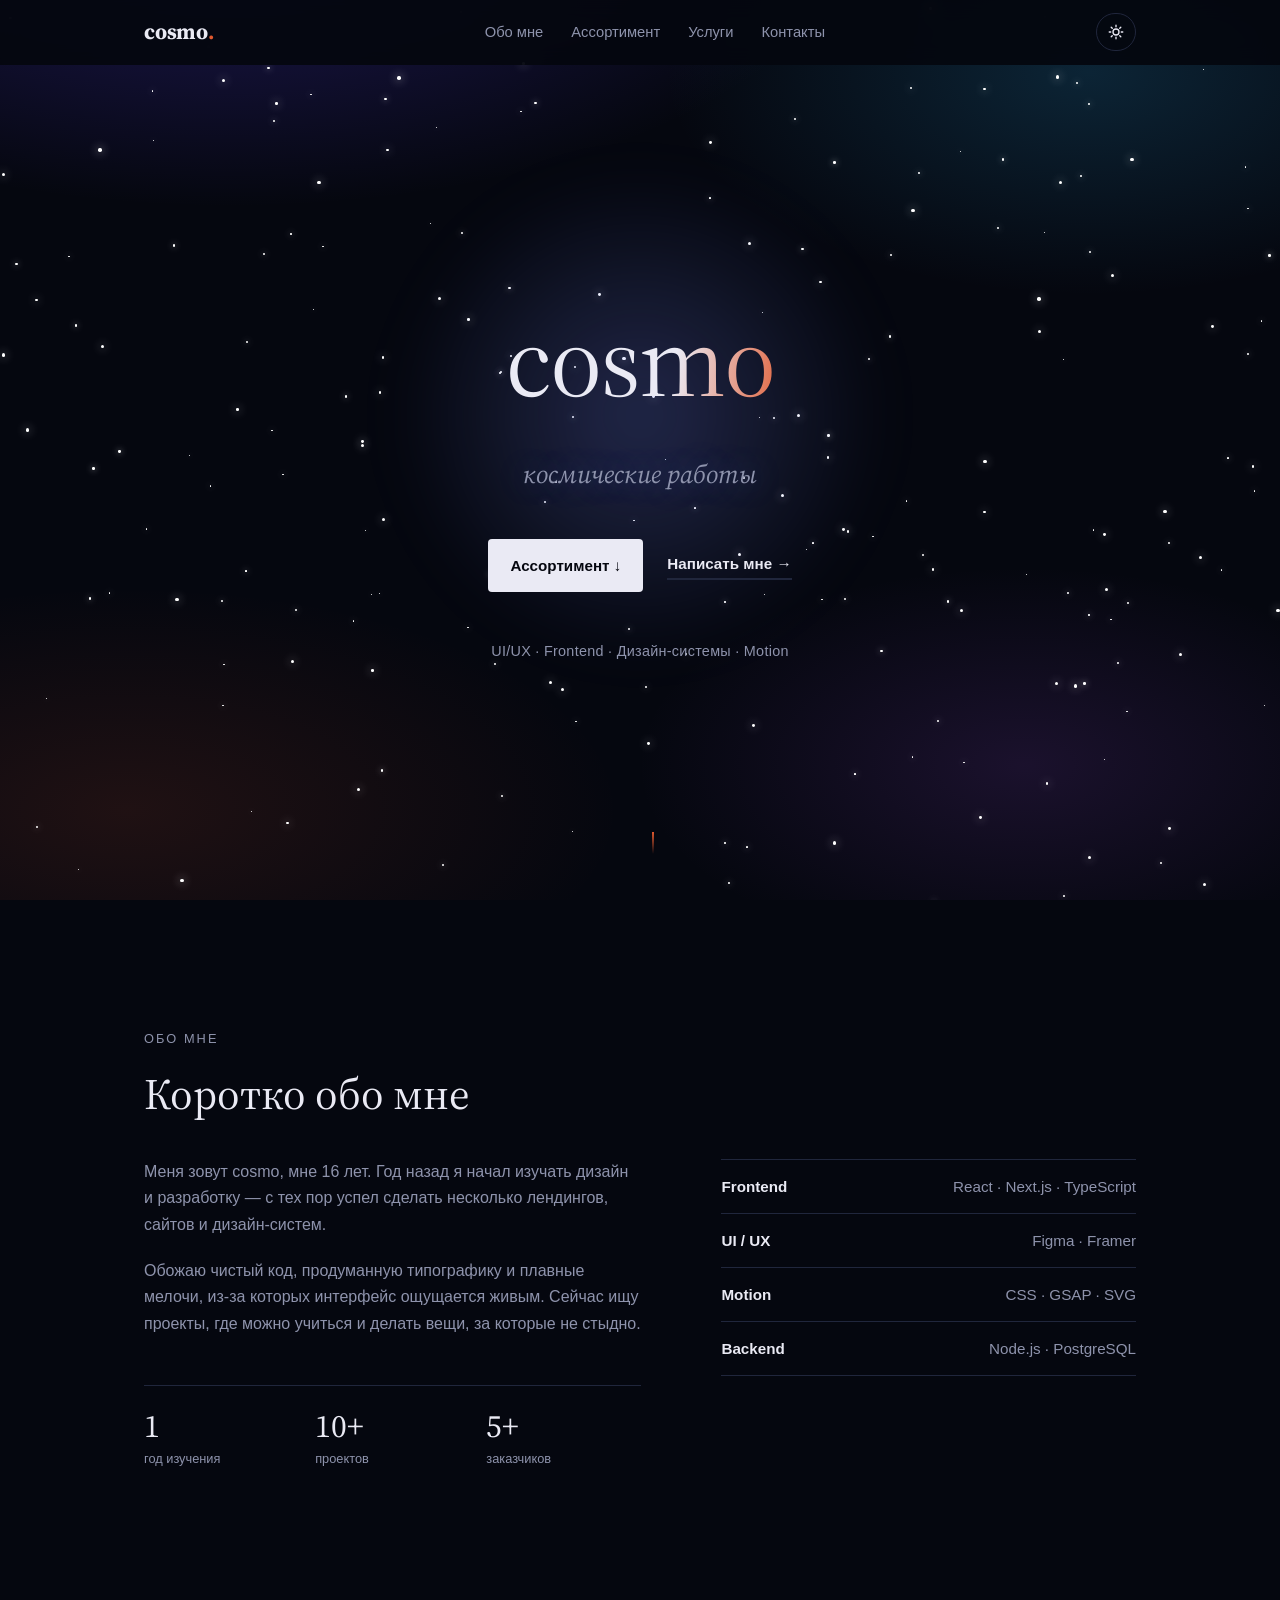
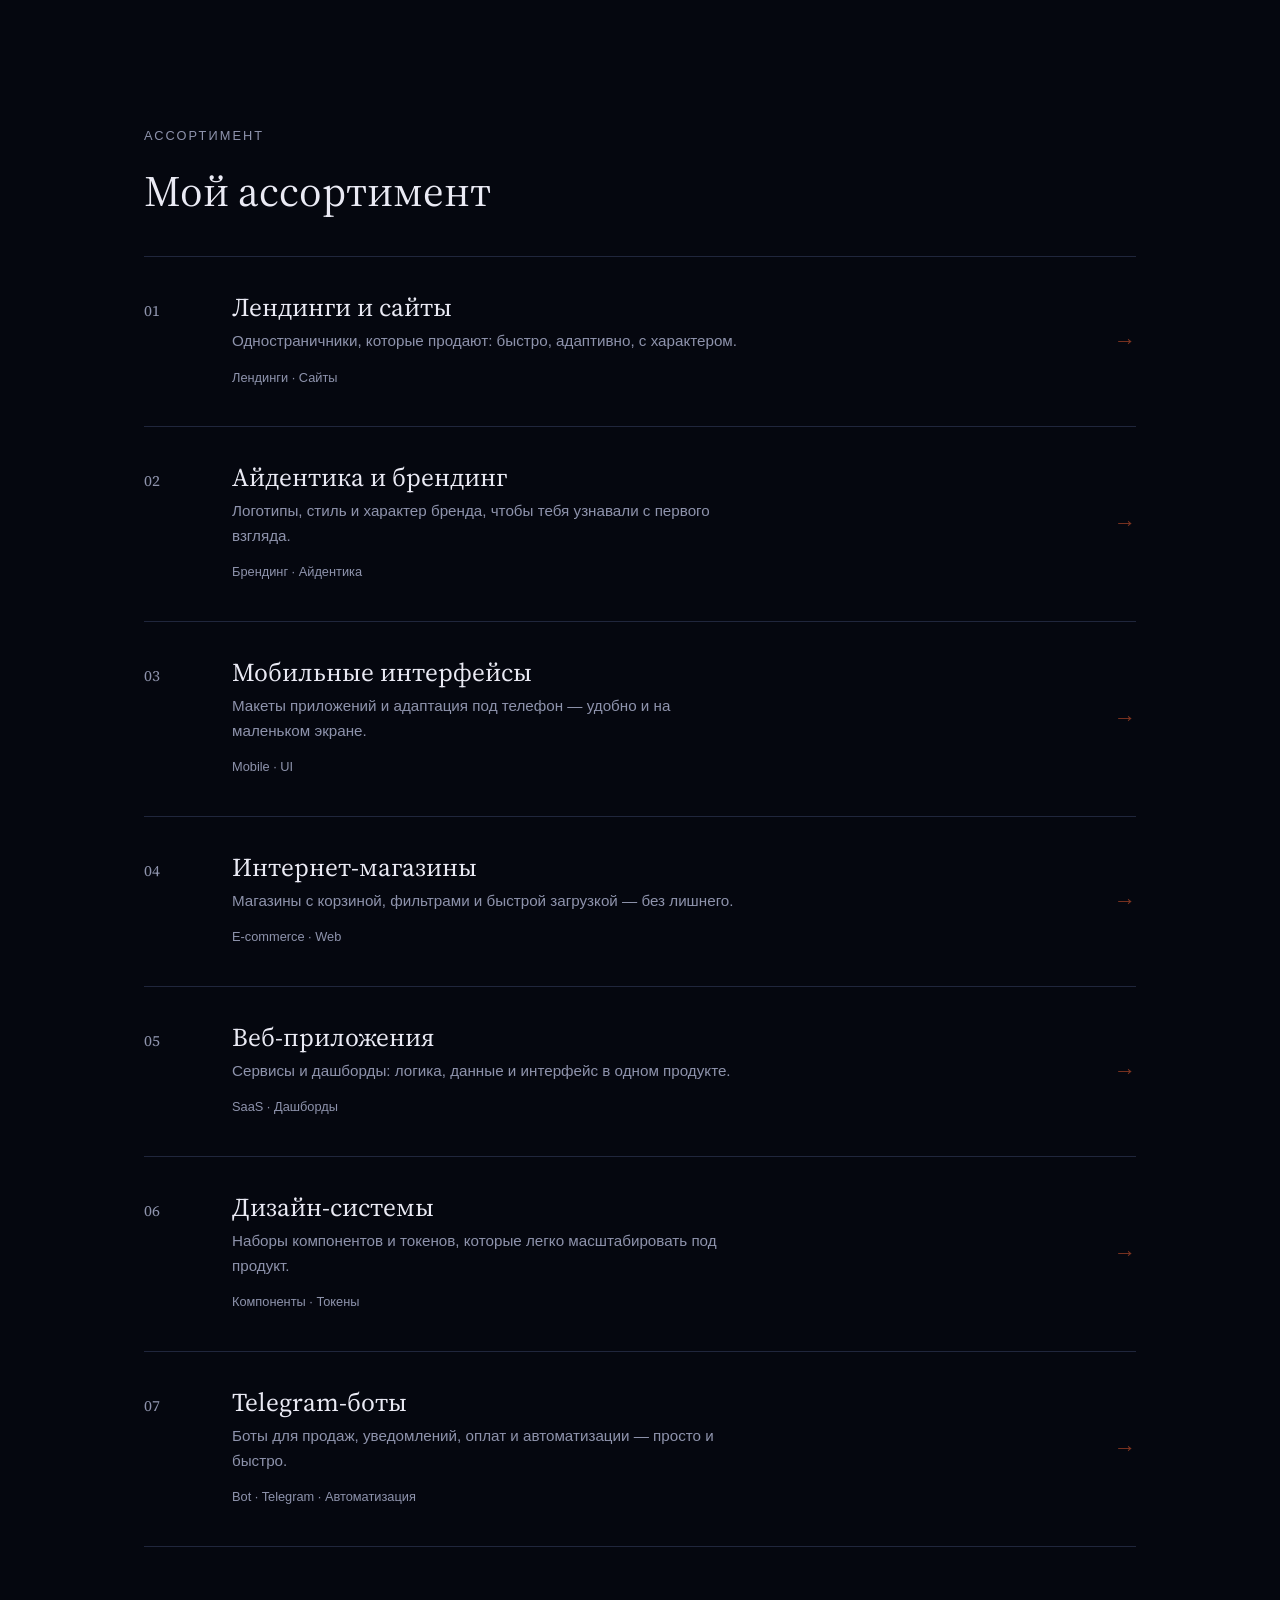
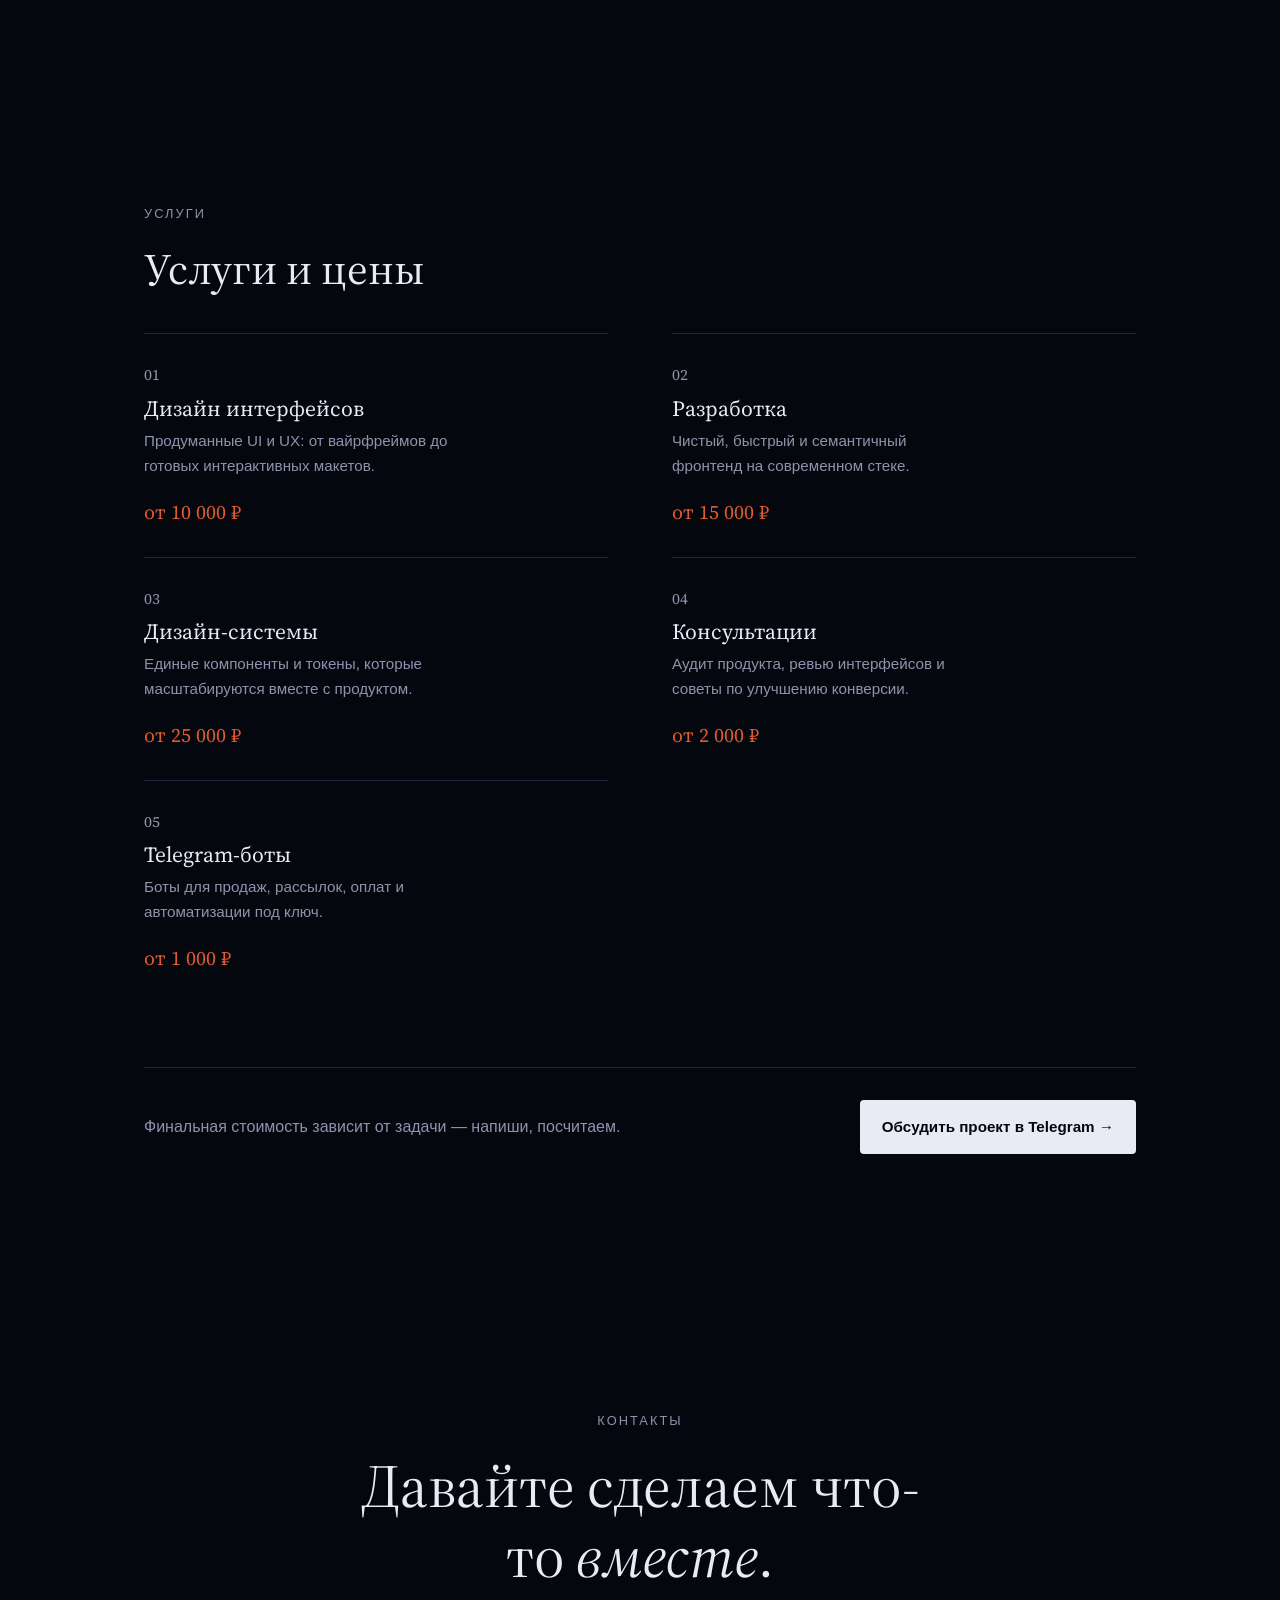
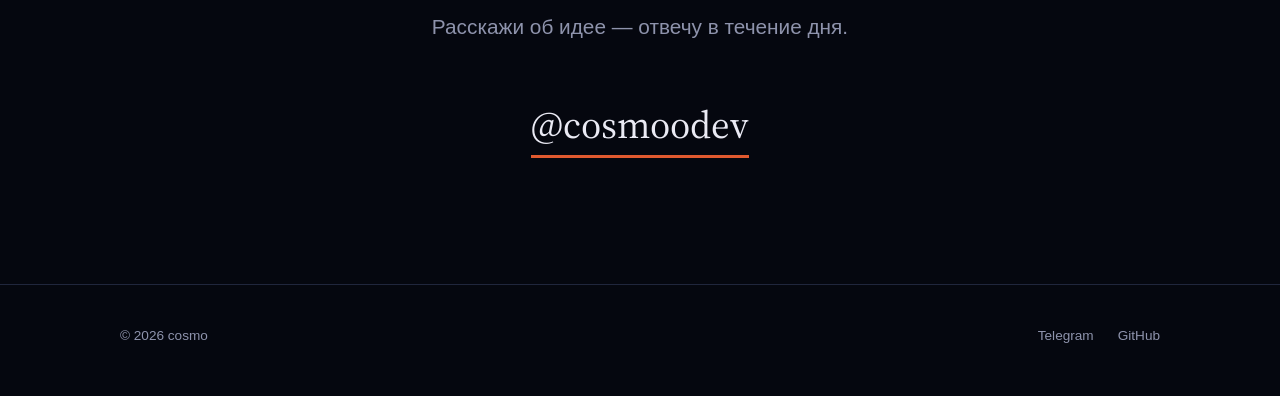
==== index.html @ 6f3c67d2 "Космический дизайн: тёмный космос + светлая небесная тема, hero по центру cosmo/космические работы, " ====
<!DOCTYPE html>
<html lang="ru">
<head>
  <meta charset="UTF-8" />
  <meta name="viewport" content="width=device-width, initial-scale=1.0" />
  <meta name="description" content="cosmo — дизайн и разработка сайтов и интерфейсов." />
  <meta name="theme-color" content="#05070F" />
  <title>cosmo — дизайн и разработка</title>

  <link rel="preconnect" href="https://fonts.googleapis.com" />
  <link rel="preconnect" href="https://fonts.gstatic.com" crossorigin />
  <link href="https://fonts.googleapis.com/css2?family=Source+Serif+4:ital,wght@0,400;0,600;0,700;1,400&display=swap" rel="stylesheet" />

  <script>
    (function () {
      var t = localStorage.getItem("theme");
      document.documentElement.dataset.theme = t === "light" ? "light" : "dark";
    })();
  </script>

  <link rel="stylesheet" href="styles.css?v=4" />
</head>

<body>

  <div id="space-bg" aria-hidden="true">
    <span class="shooting-star" style="top: 16%; left: 72%"></span>
    <span class="shooting-star" style="top: 48%; left: 6%"></span>
    <span class="shooting-star" style="top: 72%; left: 60%"></span>
  </div>

  <header id="site-header">
    <div class="container nav">
      <a href="#hero" class="logo">cosmo<span>.</span></a>

      <nav class="nav-links" aria-label="Главная навигация">
        <a href="#about">Обо мне</a>
        <a href="#work">Ассортимент</a>
        <a href="#services">Услуги</a>
        <a href="#contact">Контакты</a>
      </nav>

      <div class="nav-actions">
        <button id="theme-toggle" type="button" aria-label="Переключить тему">
          <svg class="icon-sun" xmlns="http://www.w3.org/2000/svg" fill="none" viewBox="0 0 24 24" stroke="currentColor" stroke-width="1.8"><path stroke-linecap="round" stroke-linejoin="round" d="M12 3v2m0 14v2M3 12h2m14 0h2M5.6 5.6l1.4 1.4m10 10l1.4 1.4M5.6 18.4L7 17m10-10l1.4-1.4M12 8a4 4 0 100 8 4 4 0 000-8z" /></svg>
          <svg class="icon-moon" xmlns="http://www.w3.org/2000/svg" fill="none" viewBox="0 0 24 24" stroke="currentColor" stroke-width="1.8"><path stroke-linecap="round" stroke-linejoin="round" d="M21 12.79A9 9 0 1111.21 3 7 7 0 0021 12.79z" /></svg>
        </button>
        <button id="menu-btn" type="button" aria-label="Открыть меню" aria-expanded="false">Меню</button>
      </div>
    </div>

    <nav id="mobile-menu" class="container" aria-label="Мобильная навигация">
      <a href="#about">Обо мне</a>
      <a href="#work">Ассортимент</a>
      <a href="#services">Услуги</a>
      <a href="#contact">Контакты</a>
    </nav>
  </header>

  <main>

    <!-- ===== Приветствие ===== -->
    <section id="hero">
      <div class="hero-glow" aria-hidden="true"></div>
      <div class="container">
        <h1 class="reveal hero-title">cosmo</h1>

        <p class="reveal hero-tagline">космические работы</p>

        <div class="hero-actions reveal">
          <a href="#work" class="btn">Ассортимент&nbsp;↓</a>
          <a href="#contact" class="link">Написать мне&nbsp;→</a>
        </div>

        <p class="reveal hero-meta">UI/UX&nbsp;· Frontend&nbsp;· Дизайн-системы&nbsp;· Motion</p>
      </div>

      <a href="#work" class="scroll-hint reveal" aria-label="Прокрутить вниз">
        <span class="scroll-line"></span>
      </a>
    </section>

    <!-- ===== Обо мне ===== -->
    <section id="about">
      <div class="container">
        <p class="eyebrow reveal">Обо мне</p>
        <h2 class="reveal">Коротко обо мне</h2>

        <div class="about-grid">
          <div class="about-text reveal">
            <p>
              Меня зовут cosmo, мне 16 лет. Год назад я начал изучать дизайн
              и разработку — с тех пор успел сделать несколько лендингов,
              сайтов и дизайн-систем.
            </p>
            <p>
              Обожаю чистый код, продуманную типографику и плавные мелочи,
              из-за которых интерфейс ощущается живым. Сейчас ищу проекты,
              где можно учиться и делать вещи, за которые не стыдно.
            </p>

            <ul class="stats">
              <li><strong>1</strong><span>год изучения</span></li>
              <li><strong>10+</strong><span>проектов</span></li>
              <li><strong>5+</strong><span>заказчиков</span></li>
            </ul>
          </div>

          <div class="reveal">
            <ul class="stack">
              <li><span class="k">Frontend</span><span class="v">React · Next.js · TypeScript</span></li>
              <li><span class="k">UI / UX</span><span class="v">Figma · Framer</span></li>
              <li><span class="k">Motion</span><span class="v">CSS · GSAP · SVG</span></li>
              <li><span class="k">Backend</span><span class="v">Node.js · PostgreSQL</span></li>
            </ul>
          </div>
        </div>
      </div>
    </section>

    <!-- ===== Ассортимент ===== -->
    <section id="work">
      <div class="container">
        <p class="eyebrow reveal">Ассортимент</p>
        <h2 class="reveal">Мой ассортимент</h2>

        <ol class="work-list">
          <li class="work-item reveal">
            <span class="num">01</span>
            <div>
              <h3>Лендинги и сайты</h3>
              <p>Одностраничники, которые продают: быстро, адаптивно, с характером.</p>
              <span class="tags">Лендинги · Сайты</span>
            </div>
            <a href="#services" class="arrow" aria-label="Узнать цену">→</a>
          </li>
          <li class="work-item reveal">
            <span class="num">02</span>
            <div>
              <h3>Айдентика и брендинг</h3>
              <p>Логотипы, стиль и характер бренда, чтобы тебя узнавали с первого взгляда.</p>
              <span class="tags">Брендинг · Айдентика</span>
            </div>
            <a href="#services" class="arrow" aria-label="Узнать цену">→</a>
          </li>
          <li class="work-item reveal">
            <span class="num">03</span>
            <div>
              <h3>Мобильные интерфейсы</h3>
              <p>Макеты приложений и адаптация под телефон — удобно и на маленьком экране.</p>
              <span class="tags">Mobile · UI</span>
            </div>
            <a href="#services" class="arrow" aria-label="Узнать цену">→</a>
          </li>
          <li class="work-item reveal">
            <span class="num">04</span>
            <div>
              <h3>Интернет-магазины</h3>
              <p>Магазины с корзиной, фильтрами и быстрой загрузкой — без лишнего.</p>
              <span class="tags">E-commerce · Web</span>
            </div>
            <a href="#services" class="arrow" aria-label="Узнать цену">→</a>
          </li>
          <li class="work-item reveal">
            <span class="num">05</span>
            <div>
              <h3>Веб-приложения</h3>
              <p>Сервисы и дашборды: логика, данные и интерфейс в одном продукте.</p>
              <span class="tags">SaaS · Дашборды</span>
            </div>
            <a href="#services" class="arrow" aria-label="Узнать цену">→</a>
          </li>
          <li class="work-item reveal">
            <span class="num">06</span>
            <div>
              <h3>Дизайн-системы</h3>
              <p>Наборы компонентов и токенов, которые легко масштабировать под продукт.</p>
              <span class="tags">Компоненты · Токены</span>
            </div>
            <a href="#services" class="arrow" aria-label="Узнать цену">→</a>
          </li>
          <li class="work-item reveal">
            <span class="num">07</span>
            <div>
              <h3>Telegram-боты</h3>
              <p>Боты для продаж, уведомлений, оплат и автоматизации — просто и быстро.</p>
              <span class="tags">Bot · Telegram · Автоматизация</span>
            </div>
            <a href="#services" class="arrow" aria-label="Узнать цену">→</a>
          </li>
        </ol>
      </div>
    </section>

    <!-- ===== Услуги ===== -->
    <section id="services">
      <div class="container">
        <p class="eyebrow reveal">Услуги</p>
        <h2 class="reveal">Услуги и цены</h2>

        <div class="services-grid">
          <div class="service reveal">
            <span class="num">01</span>
            <h3>Дизайн интерфейсов</h3>
            <p>Продуманные UI и UX: от вайрфреймов до готовых интерактивных макетов.</p>
            <span class="price">от 10 000 ₽</span>
          </div>
          <div class="service reveal">
            <span class="num">02</span>
            <h3>Разработка</h3>
            <p>Чистый, быстрый и семантичный фронтенд на современном стеке.</p>
            <span class="price">от 15 000 ₽</span>
          </div>
          <div class="service reveal">
            <span class="num">03</span>
            <h3>Дизайн-системы</h3>
            <p>Единые компоненты и токены, которые масштабируются вместе с продуктом.</p>
            <span class="price">от 25 000 ₽</span>
          </div>
          <div class="service reveal">
            <span class="num">04</span>
            <h3>Консультации</h3>
            <p>Аудит продукта, ревью интерфейсов и советы по улучшению конверсии.</p>
            <span class="price">от 2 000 ₽</span>
          </div>
          <div class="service reveal">
            <span class="num">05</span>
            <h3>Telegram-боты</h3>
            <p>Боты для продаж, рассылок, оплат и автоматизации под ключ.</p>
            <span class="price">от 1 000 ₽</span>
          </div>
        </div>

        <div class="cta reveal">
          <p class="cta-text">Финальная стоимость зависит от задачи — напиши, посчитаем.</p>
          <a href="https://t.me/cosmoodev" class="btn" target="_blank" rel="noopener">Обсудить проект в Telegram&nbsp;→</a>
        </div>
      </div>
    </section>

    <!-- ===== Контакты ===== -->
    <section id="contact">
      <div class="container">
        <p class="eyebrow">Контакты</p>
        <h2 class="contact-h">Давайте сделаем что-то <em>вместе</em>.</h2>
        <p class="lead">Расскажи об идее — отвечу в течение дня.</p>
        <a href="https://t.me/cosmoodev" class="telegram-link" target="_blank" rel="noopener">@cosmoodev</a>
      </div>
    </section>

  </main>

  <footer>
    <div class="container foot">
      <span>© 2026 cosmo</span>
      <nav aria-label="Социальные сети">
        <a href="https://t.me/cosmoodev" target="_blank" rel="noopener">Telegram</a>
        <a href="https://github.com/cosmoodev" target="_blank" rel="noopener">GitHub</a>
      </nav>
    </div>
  </footer>

  <script src="script.js?v=4"></script>
</body>
</html>
---- styles.css ----
/* ===== Основы ===== */
:root,
:root[data-theme="dark"] {
  color-scheme: dark;
  --bg: #05070F;
  --ink: #EAEAF4;
  --muted: #8E93AC;
  --line: #20263C;
  --accent: #E0592F;
  --header-bg: rgba(5, 7, 15, 0.92);
}

:root[data-theme="light"] {
  color-scheme: light;
  --bg: #F3F1FB;
  --ink: #211E36;
  --muted: #6B6888;
  --line: #E1DDF2;
  --accent: #C8451F;
  --header-bg: rgba(243, 241, 251, 0.92);
}

/* ===== Космический фон ===== */
#space-bg {
  position: fixed;
  inset: 0;
  z-index: -1;
  pointer-events: none;
  background:
    radial-gradient(ellipse 90% 60% at 18% -10%, rgba(91, 66, 255, 0.3), transparent 55%),
    radial-gradient(ellipse 60% 45% at 85% 8%, rgba(36, 140, 190, 0.22), transparent 55%),
    radial-gradient(ellipse 55% 40% at 80% 85%, rgba(140, 70, 200, 0.16), transparent 55%),
    radial-gradient(ellipse 70% 45% at 10% 90%, rgba(224, 89, 47, 0.12), transparent 55%),
    var(--bg);
}

#space-bg .stars {
  position: absolute;
  inset: 0;
  overflow: hidden;
}

#space-bg .star {
  position: absolute;
  border-radius: 50%;
  background: #fff;
  box-shadow: 0 0 6px rgba(255, 255, 255, 0.8);
  animation: twinkle var(--dur, 4s) ease-in-out infinite;
}

@keyframes twinkle {
  0%, 100% { opacity: 0.15; }
  50% { opacity: 0.9; }
}

.shooting-star {
  position: absolute;
  width: 150px;
  height: 2px;
  border-radius: 999px;
  background: linear-gradient(90deg, rgba(255, 255, 255, 0), rgba(255, 255, 255, 0.9));
  opacity: 0;
  transform: rotate(215deg);
  animation: shoot 9s linear infinite;
}
.shooting-star:nth-of-type(2) { animation-delay: 3s; }
.shooting-star:nth-of-type(3) { animation-delay: 6s; }

@keyframes shoot {
  0% { transform: rotate(215deg) translateX(0); opacity: 0; }
  5% { opacity: 1; }
  13% { transform: rotate(215deg) translateX(-480px); opacity: 0; }
  100% { transform: rotate(215deg) translateX(-480px); opacity: 0; }
}

:root[data-theme="light"] #space-bg {
  background:
    radial-gradient(ellipse 80% 55% at 20% -10%, rgba(173, 145, 255, 0.35), transparent 60%),
    radial-gradient(ellipse 60% 45% at 85% 10%, rgba(150, 200, 255, 0.3), transparent 60%),
    radial-gradient(ellipse 60% 45% at 70% 95%, rgba(255, 190, 220, 0.25), transparent 60%),
    var(--bg);
}
:root[data-theme="light"] #space-bg .star {
  background: rgba(40, 38, 80, 0.4);
  box-shadow: none;
}
:root[data-theme="light"] .shooting-star {
  background: linear-gradient(90deg, rgba(60, 55, 120, 0), rgba(60, 55, 120, 0.5));
}

* {
  box-sizing: border-box;
}

html {
  scroll-behavior: smooth;
}

body {
  margin: 0;
  background: var(--bg);
  color: var(--ink);
  font-family: -apple-system, BlinkMacSystemFont, "Segoe UI", Roboto, "Helvetica Neue", Arial, sans-serif;
  font-size: 16px;
  line-height: 1.65;
  -webkit-font-smoothing: antialiased;
}

h1, h2, h3 {
  font-family: "Source Serif 4", Georgia, serif;
  font-weight: 400;
  margin: 0;
  line-height: 1.15;
}

a {
  color: inherit;
}

::selection {
  background: var(--accent);
  color: #fff;
}

.container {
  width: 100%;
  max-width: 1040px;
  margin: 0 auto;
  padding: 0 24px;
}

/* ===== Шапка ===== */
#site-header {
  position: fixed;
  top: 0;
  left: 0;
  right: 0;
  z-index: 50;
  background: var(--header-bg);
  backdrop-filter: blur(10px);
  -webkit-backdrop-filter: blur(10px);
  border-bottom: 1px solid transparent;
  transition: border-color 0.3s ease, box-shadow 0.3s ease;
}
#site-header.scrolled {
  border-bottom-color: var(--line);
  box-shadow: 0 1px 0 rgba(0, 0, 0, 0.02);
}

.nav {
  display: flex;
  align-items: center;
  justify-content: space-between;
  height: 64px;
}

.logo {
  font-family: "Source Serif 4", Georgia, serif;
  font-size: 1.35rem;
  font-weight: 700;
  letter-spacing: -0.01em;
  text-decoration: none;
}
.logo span {
  color: var(--accent);
}

.nav-links {
  display: none;
  gap: 28px;
}
.nav-links a {
  color: var(--muted);
  text-decoration: none;
  font-size: 0.92rem;
  transition: color 0.2s ease;
}
.nav-links a:hover {
  color: var(--ink);
}
.nav-links a.active {
  color: var(--ink);
  text-decoration: underline;
  text-underline-offset: 6px;
  text-decoration-thickness: 2px;
  text-decoration-color: var(--accent);
}

#menu-btn {
  display: inline-flex;
  align-items: center;
  gap: 8px;
  padding: 8px 16px;
  background: none;
  border: 1px solid var(--line);
  border-radius: 999px;
  font: inherit;
  font-size: 0.85rem;
  cursor: pointer;
  color: var(--ink);
}
#menu-btn:hover {
  border-color: var(--ink);
}

#mobile-menu {
  display: none;
  flex-direction: column;
  gap: 2px;
  border-top: 1px solid var(--line);
  padding: 8px 0;
}
#mobile-menu.open {
  display: flex;
}
#mobile-menu a {
  padding: 12px 0;
  text-decoration: none;
  border-bottom: 1px dashed var(--line);
}
#mobile-menu a:last-child {
  border-bottom: none;
}

@media (min-width: 768px) {
  .nav-links {
    display: flex;
  }
.nav-actions {
  display: flex;
  align-items: center;
  gap: 10px;
}

#theme-toggle {
  display: inline-flex;
  align-items: center;
  justify-content: center;
  padding: 9px 10px;
  background: none;
  border: 1px solid var(--line);
  border-radius: 999px;
  cursor: pointer;
  color: var(--ink);
}
#theme-toggle:hover {
  border-color: var(--ink);
}
#theme-toggle svg {
  width: 18px;
  height: 18px;
}
#theme-toggle .icon-sun {
  display: none;
}
:root[data-theme="dark"] #theme-toggle .icon-moon {
  display: none;
}
:root[data-theme="dark"] #theme-toggle .icon-sun {
  display: block;
}

#menu-btn {
    display: none;
  }
  #mobile-menu {
    display: none !important;
  }
}

/* ===== Секции ===== */
main {
  padding-top: 64px;
}

section {
  padding: 96px 0;
  scroll-margin-top: 64px;
}

@media (min-width: 768px) {
  section {
    padding: 128px 0;
  }
}

.eyebrow {
  margin: 0 0 20px;
  font-size: 0.8rem;
  text-transform: uppercase;
  letter-spacing: 0.16em;
  color: var(--muted);
}

h2 {
  font-size: clamp(1.9rem, 4vw, 2.7rem);
  margin-bottom: 40px;
}

/* ===== Приветствие ===== */
#hero {
  min-height: calc(100vh - 64px);
  display: flex;
  align-items: center;
  justify-content: center;
  position: relative;
  text-align: center;
  padding: 80px 0;
}

#hero .container {
  position: relative;
  z-index: 1;
  display: flex;
  flex-direction: column;
  align-items: center;
}

.hero-glow {
  position: absolute;
  left: 50%;
  top: 42%;
  width: min(560px, 85vw);
  height: min(560px, 85vw);
  transform: translate(-50%, -50%);
  background: radial-gradient(circle, rgba(122, 140, 255, 0.25), transparent 62%);
  filter: blur(28px);
  pointer-events: none;
  animation: pulse 6s ease-in-out infinite;
}

@keyframes pulse {
  0%, 100% { transform: translate(-50%, -50%) scale(1); opacity: 0.55; }
  50% { transform: translate(-50%, -50%) scale(1.18); opacity: 1; }
}

.hero-title {
  font-size: clamp(3.4rem, 10vw, 6.5rem);
  letter-spacing: -0.02em;
  background: linear-gradient(100deg, var(--ink) 25%, var(--accent) 42%, #7aa2ff 55%, var(--ink) 72%);
  background-size: 260% auto;
  -webkit-background-clip: text;
  background-clip: text;
  color: transparent;
  animation: shine 6s linear infinite;
  padding-bottom: 0.12em;
}

@keyframes shine {
  to { background-position: 260% center; }
}

.hero-tagline {
  margin: 20px 0 0;
  font-family: "Source Serif 4", Georgia, serif;
  font-size: clamp(1.15rem, 2.6vw, 1.6rem);
  font-style: italic;
  color: var(--muted);
  text-shadow: 0 0 30px rgba(122, 162, 255, 0.35);
}

.lead {
  margin: 24px 0 0;
  color: var(--muted);
  font-size: clamp(1.05rem, 2vw, 1.3rem);
  max-width: 52ch;
}

.hero-actions {
  display: flex;
  flex-wrap: wrap;
  align-items: center;
  justify-content: center;
  gap: 24px;
  margin-top: 44px;
}

.hero-meta {
  margin: 48px 0 0;
  color: var(--muted);
  font-size: 0.9rem;
  letter-spacing: 0.02em;
}

.scroll-hint {
  position: absolute;
  left: 50%;
  bottom: 32px;
  transform: translateX(-50%);
  display: flex;
  justify-content: center;
  width: 26px;
  height: 44px;
  padding: 8px 0;
  opacity: 0.9;
  text-decoration: none;
}

.scroll-line {
  display: block;
  width: 2px;
  height: 22px;
  background: linear-gradient(var(--accent), transparent);
  animation: scroll 1.6s ease-in-out infinite;
}

@keyframes scroll {
  0% { transform: translateY(-6px); opacity: 0; }
  40% { opacity: 1; }
  100% { transform: translateY(10px); opacity: 0; }
}

/* ===== Кнопки и ссылки ===== */
.btn {
  display: inline-flex;
  align-items: center;
  gap: 8px;
  padding: 14px 22px;
  background: var(--ink);
  color: var(--bg);
  text-decoration: none;
  border-radius: 4px;
  font-size: 0.95rem;
  font-weight: 600;
  box-shadow: 0 0 0 rgba(224, 89, 47, 0);
  transition: background 0.25s ease, transform 0.25s ease, box-shadow 0.3s ease;
}
.btn:hover {
  background: var(--accent);
  transform: translateY(-2px) scale(1.03);
  box-shadow: 0 10px 34px rgba(224, 89, 47, 0.35);
}

.link {
  color: var(--ink);
  text-decoration: none;
  border-bottom: 2px solid var(--line);
  padding-bottom: 2px;
  font-weight: 600;
  font-size: 0.95rem;
  transition: border-color 0.2s ease, color 0.2s ease;
}
.link:hover {
  border-color: var(--accent);
  color: var(--accent);
}

/* ===== Обо мне ===== */
.about-grid {
  display: grid;
  gap: 56px;
}

@media (min-width: 900px) {
  .about-grid {
    grid-template-columns: 1.2fr 1fr;
    gap: 80px;
  }
}

.about-text p {
  margin: 0 0 20px;
  color: var(--muted);
  max-width: 60ch;
}

.stats {
  list-style: none;
  margin: 48px 0 0;
  padding: 0;
  display: grid;
  grid-template-columns: repeat(3, 1fr);
  gap: 16px;
  border-top: 1px solid var(--line);
  padding-top: 24px;
}
.stats strong {
  display: block;
  font-family: "Source Serif 4", Georgia, serif;
  font-weight: 400;
  font-size: 2rem;
  line-height: 1;
}
.stats span {
  display: block;
  margin-top: 6px;
  font-size: 0.8rem;
  color: var(--muted);
}

.stack {
  list-style: none;
  margin: 0;
  padding: 0;
}
.stack li {
  display: flex;
  justify-content: space-between;
  gap: 16px;
  padding: 14px 0;
  border-top: 1px solid var(--line);
  font-size: 0.95rem;
}
.stack li:last-child {
  border-bottom: 1px solid var(--line);
}
.stack .k {
  font-weight: 600;
}
.stack .v {
  color: var(--muted);
  text-align: right;
}

/* ===== Ассортимент ===== */
.work-list {
  list-style: none;
  margin: 0;
  padding: 0;
  border-bottom: 1px solid var(--line);
}

.work-item {
  display: grid;
  grid-template-columns: 48px 1fr auto;
  gap: 16px;
  align-items: baseline;
  padding: 28px 0;
  border-top: 1px solid var(--line);
}

.num {
  font-family: "Source Serif 4", Georgia, serif;
  color: var(--muted);
  font-size: 0.95rem;
}

.work-item h3 {
  font-size: 1.6rem;
  margin: 0 0 6px;
}
.work-item p {
  margin: 0 0 10px;
  color: var(--muted);
  font-size: 0.95rem;
  max-width: 60ch;
}
.tags {
  font-size: 0.8rem;
  color: var(--muted);
}

.arrow {
  align-self: center;
  color: var(--accent);
  text-decoration: none;
  font-size: 1.4rem;
  opacity: 0.55;
  transition: opacity 0.2s ease, transform 0.2s ease;
}
.work-item:hover .arrow {
  opacity: 1;
  transform: translateX(4px);
}

@media (min-width: 768px) {
  .work-item {
    grid-template-columns: 72px 1fr auto;
    padding: 36px 0;
  }
}

/* ===== Услуги ===== */
.services-grid {
  display: grid;
  grid-template-columns: 1fr;
}

@media (min-width: 768px) {
  .services-grid {
    grid-template-columns: 1fr 1fr;
    column-gap: 64px;
  }
}

.service {
  padding: 28px 0;
  border-top: 1px solid var(--line);
}
.service h3 {
  font-size: 1.35rem;
  margin: 8px 0 6px;
}
.service p {
  margin: 0 0 18px;
  color: var(--muted);
  font-size: 0.95rem;
  max-width: 36ch;
}
.price {
  font-family: "Source Serif 4", Georgia, serif;
  font-size: 1.25rem;
  color: var(--accent);
}

.cta {
  margin-top: 64px;
  padding-top: 32px;
  border-top: 1px solid var(--line);
  display: flex;
  flex-direction: column;
  align-items: flex-start;
  gap: 20px;
}
.cta-text {
  margin: 0;
  color: var(--muted);
}

@media (min-width: 768px) {
  .cta {
    flex-direction: row;
    align-items: center;
    justify-content: space-between;
  }
}

/* ===== Контакты ===== */
#contact {
  text-align: center;
  padding-bottom: 128px;
}

.contact-h {
  font-size: clamp(2.2rem, 6vw, 3.8rem);
  max-width: 20ch;
  margin: 0 auto;
}
.contact-h em {
  font-style: italic;
}

#contact .lead {
  margin: 20px auto 48px;
}

.telegram-link {
  font-family: "Source Serif 4", Georgia, serif;
  font-size: clamp(1.6rem, 4vw, 2.4rem);
  color: var(--ink);
  text-decoration: none;
  border-bottom: 3px solid var(--accent);
  padding-bottom: 4px;
  transition: color 0.2s ease;
}
.telegram-link:hover {
  color: var(--accent);
}

/* ===== Подвал ===== */
footer {
  border-top: 1px solid var(--line);
}

.foot {
  display: flex;
  flex-direction: column;
  align-items: center;
  gap: 16px;
  padding: 40px 0 48px;
  color: var(--muted);
  font-size: 0.85rem;
}
.foot nav {
  display: flex;
  gap: 24px;
}
.foot a {
  color: var(--muted);
  text-decoration: none;
  transition: color 0.2s ease;
}
.foot a:hover {
  color: var(--ink);
}

@media (min-width: 768px) {
  .foot {
    flex-direction: row;
    justify-content: space-between;
  }
}

/* ===== Появление при скролле ===== */
.reveal {
  opacity: 0;
  transform: translateY(14px);
  transition: opacity 0.5s ease, transform 0.5s ease;
}
.reveal.visible {
  opacity: 1;
  transform: none;
}

/* ===== Доступность ===== */
@media (prefers-reduced-motion: reduce) {
  html {
    scroll-behavior: auto;
  }
  .reveal {
    opacity: 1;
    transform: none;
    transition: none;
  }
  .hero-title {
    background: none;
    color: var(--ink);
    animation: none;
  }
  .hero-glow,
  .shooting-star,
  .scroll-line {
    animation: none;
  }
}
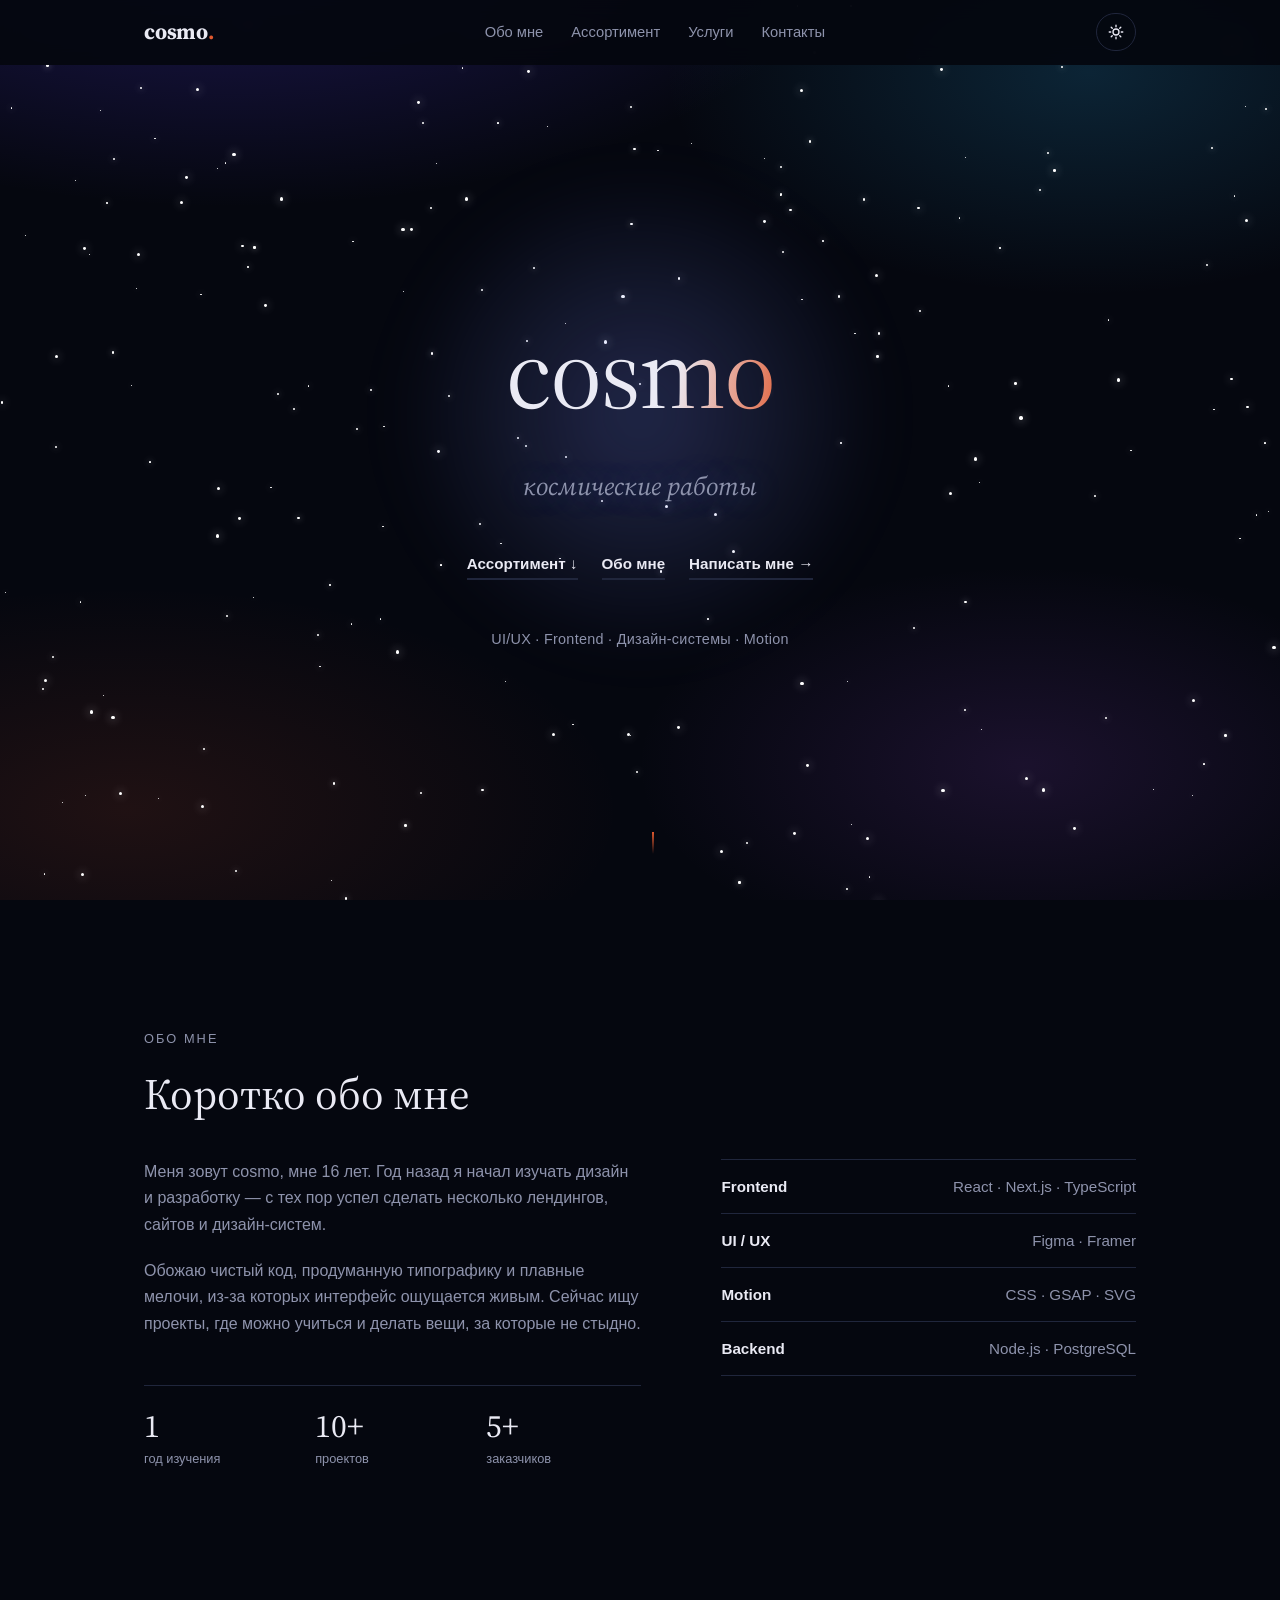
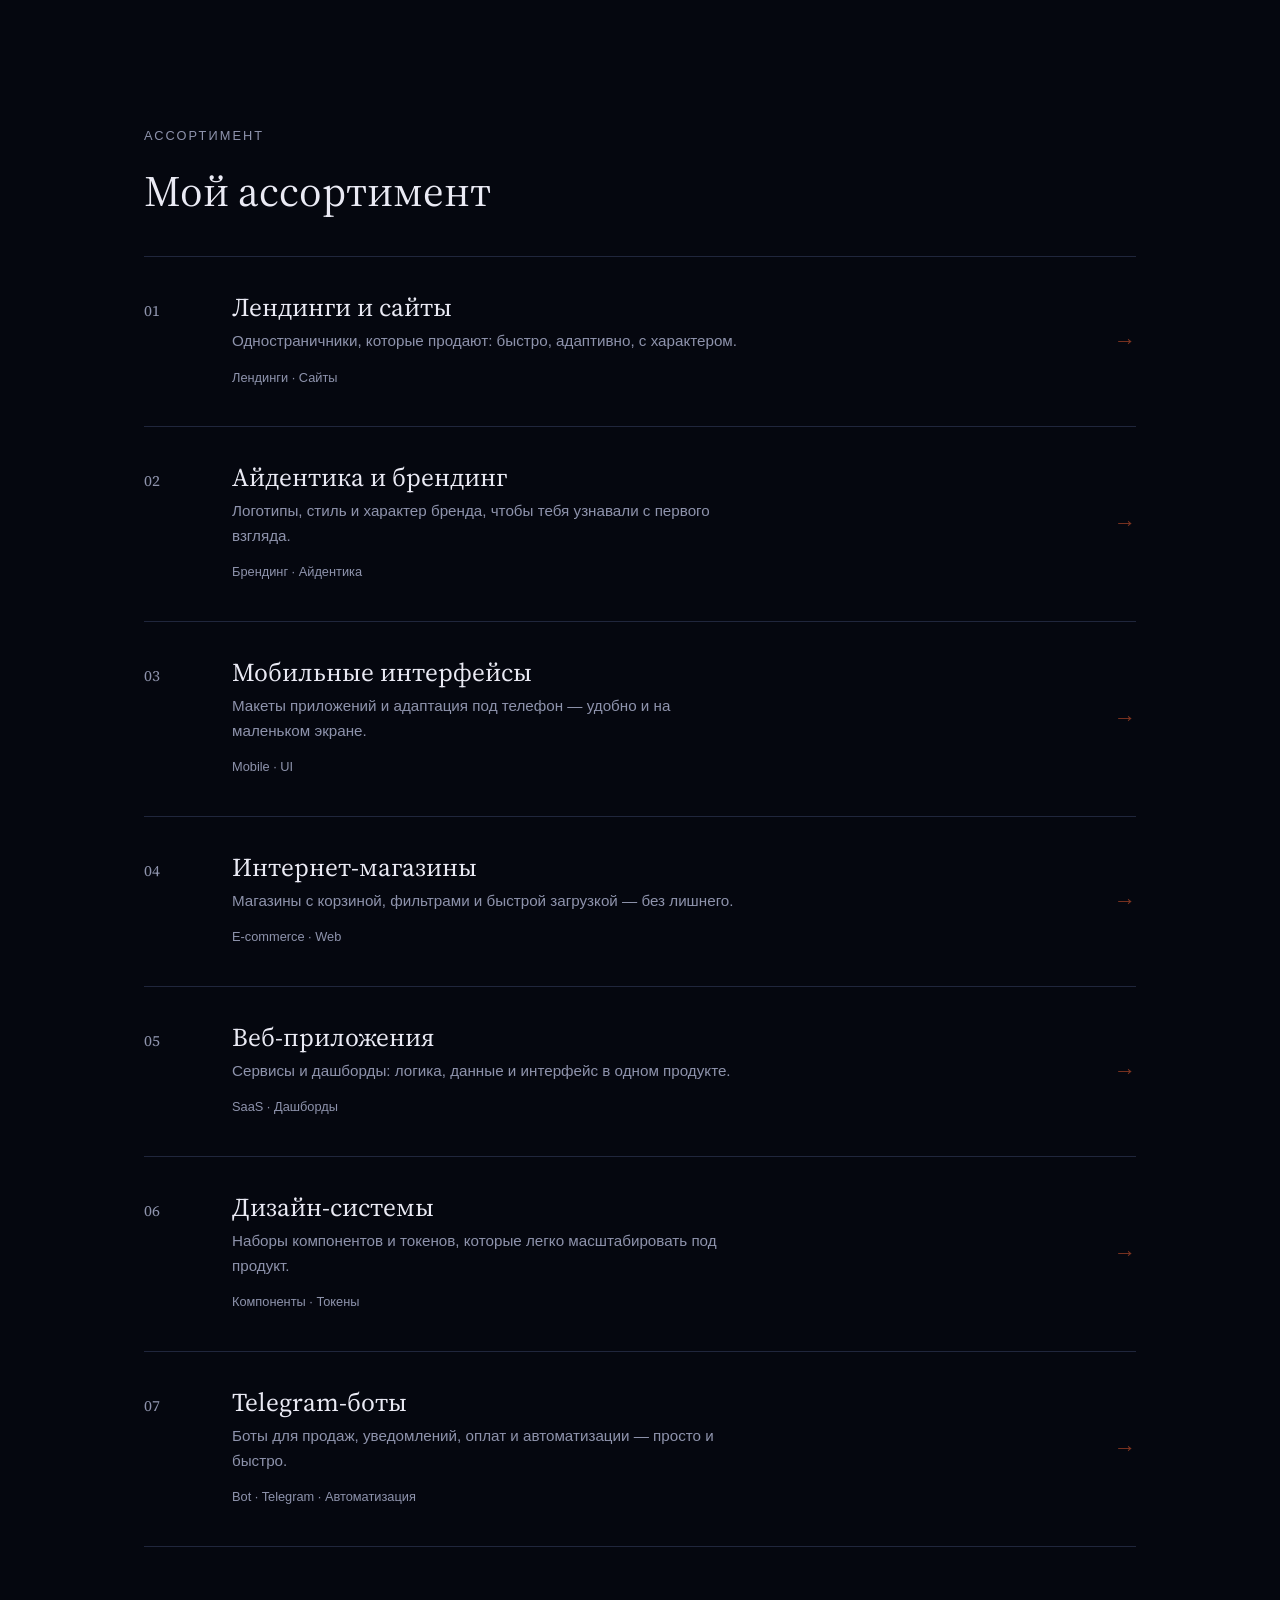
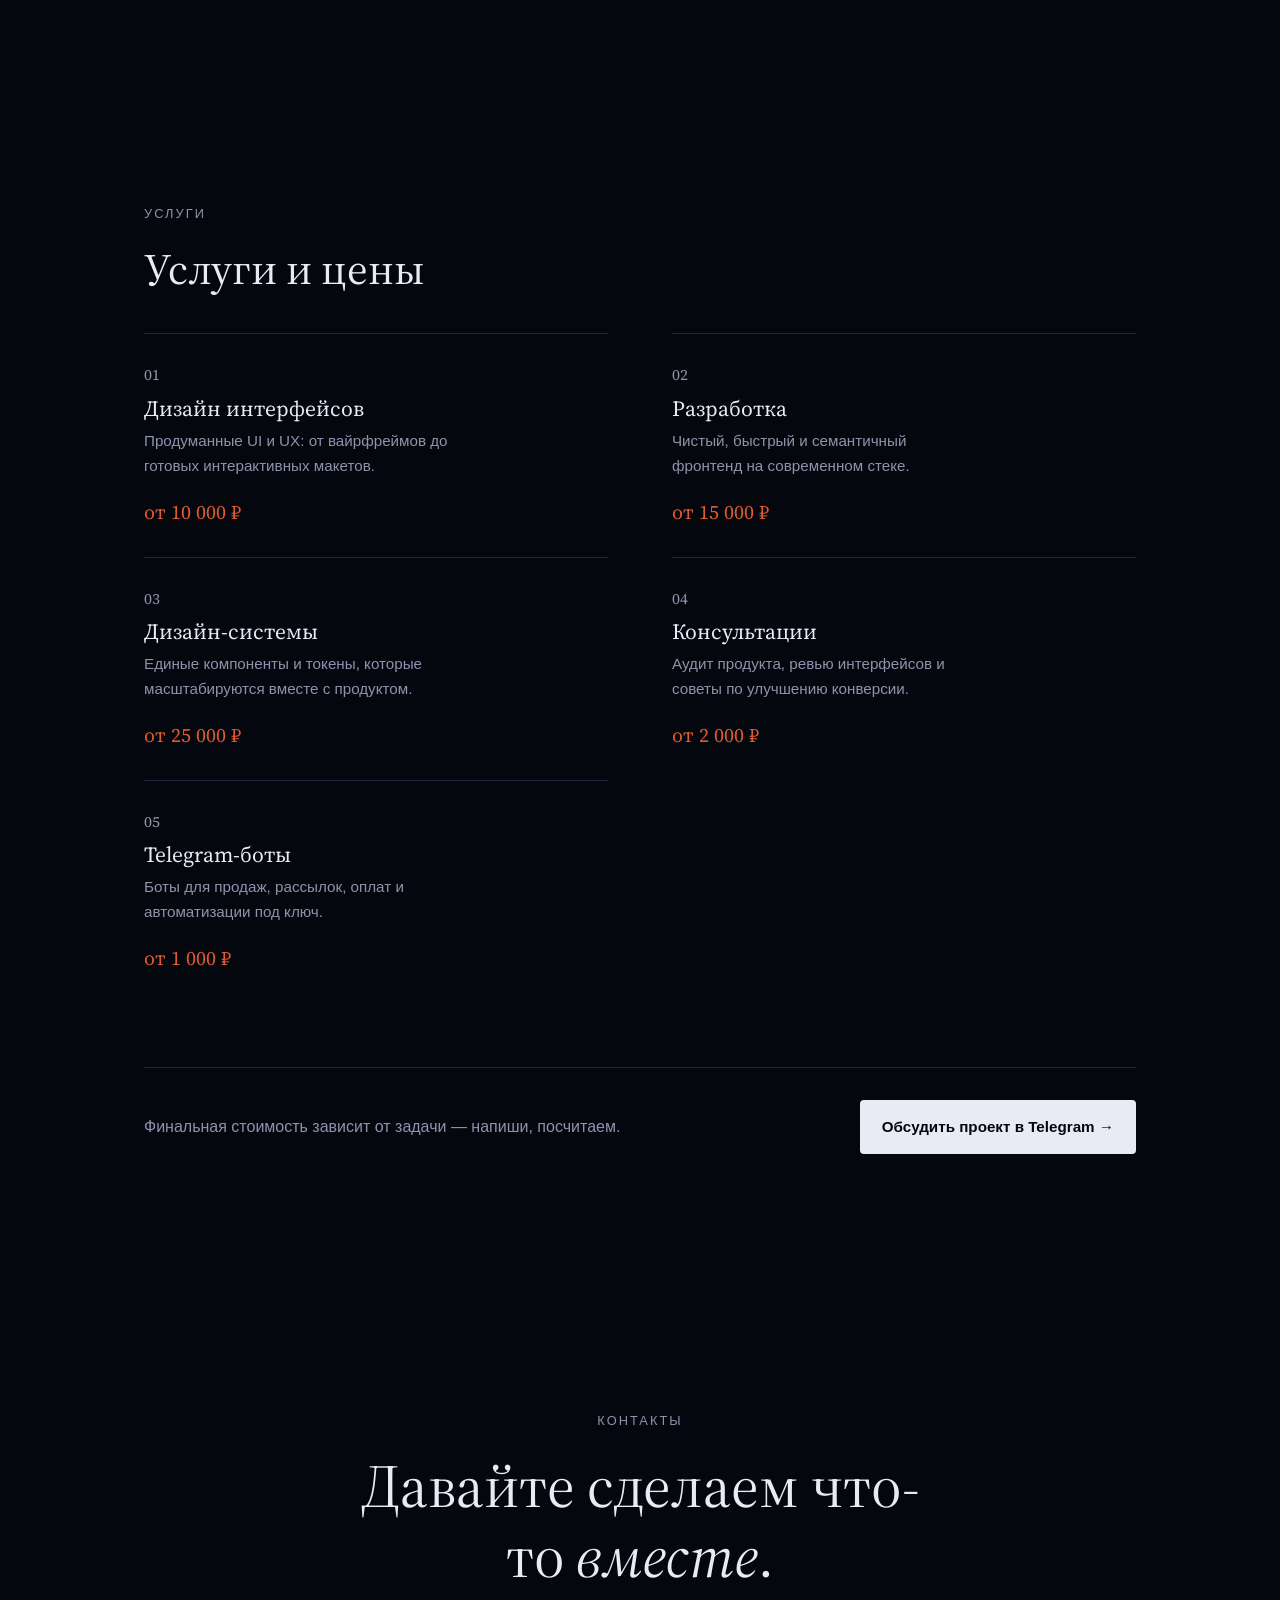
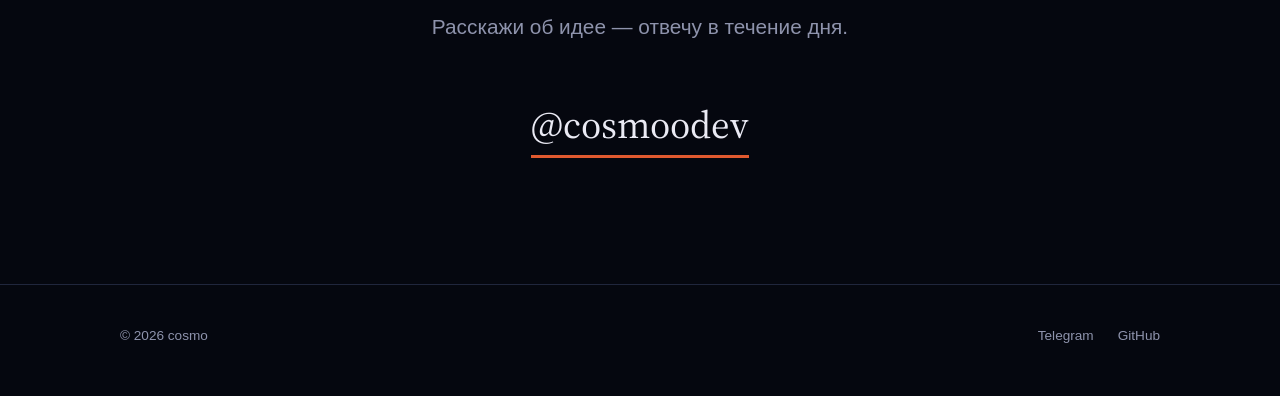
==== commit cb618983: "Hero: добавить кнопку Обо мне, все кнопки в едином стиле ссылок" ====
--- a/index.html
+++ b/index.html
@@ -68,7 +68,8 @@
         <p class="reveal hero-tagline">космические работы</p>
 
         <div class="hero-actions reveal">
-          <a href="#work" class="btn">Ассортимент&nbsp;↓</a>
+          <a href="#work" class="link">Ассортимент&nbsp;↓</a>
+          <a href="#about" class="link">Обо мне</a>
           <a href="#contact" class="link">Написать мне&nbsp;→</a>
         </div>
 
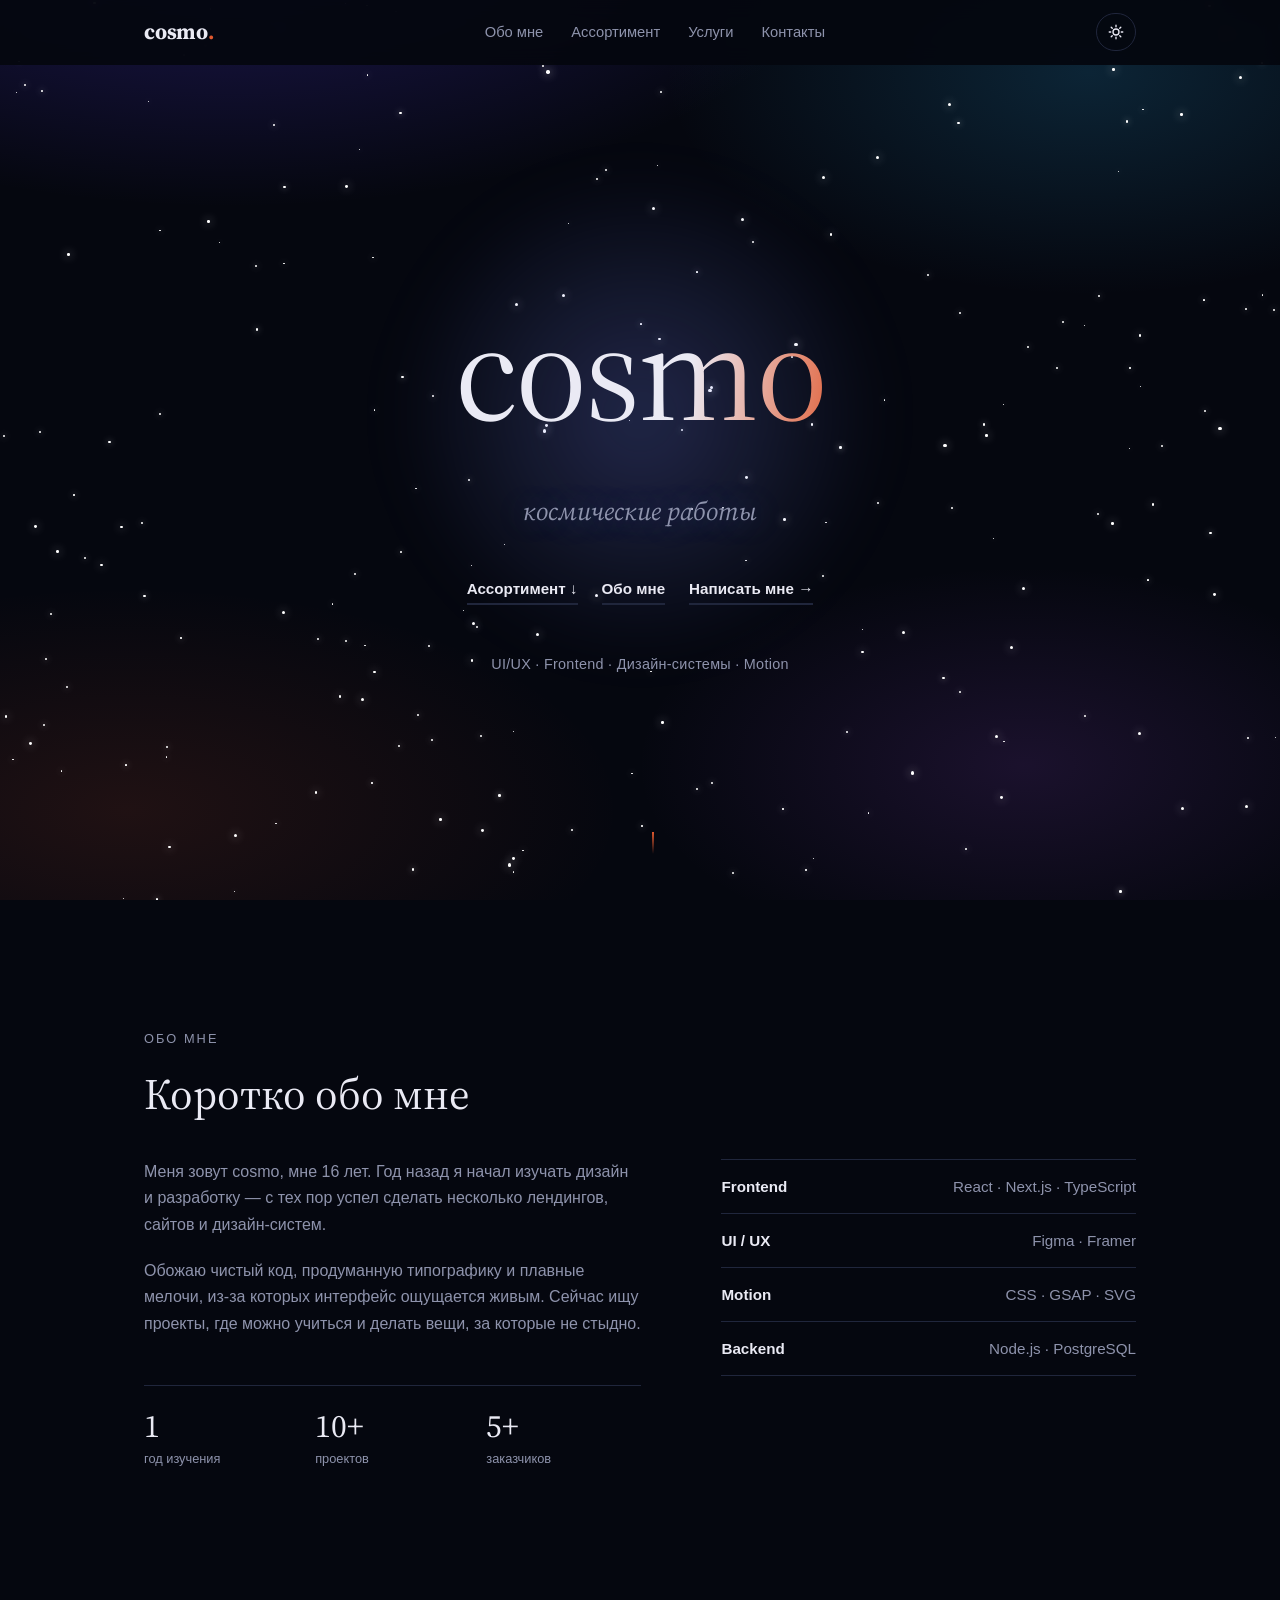
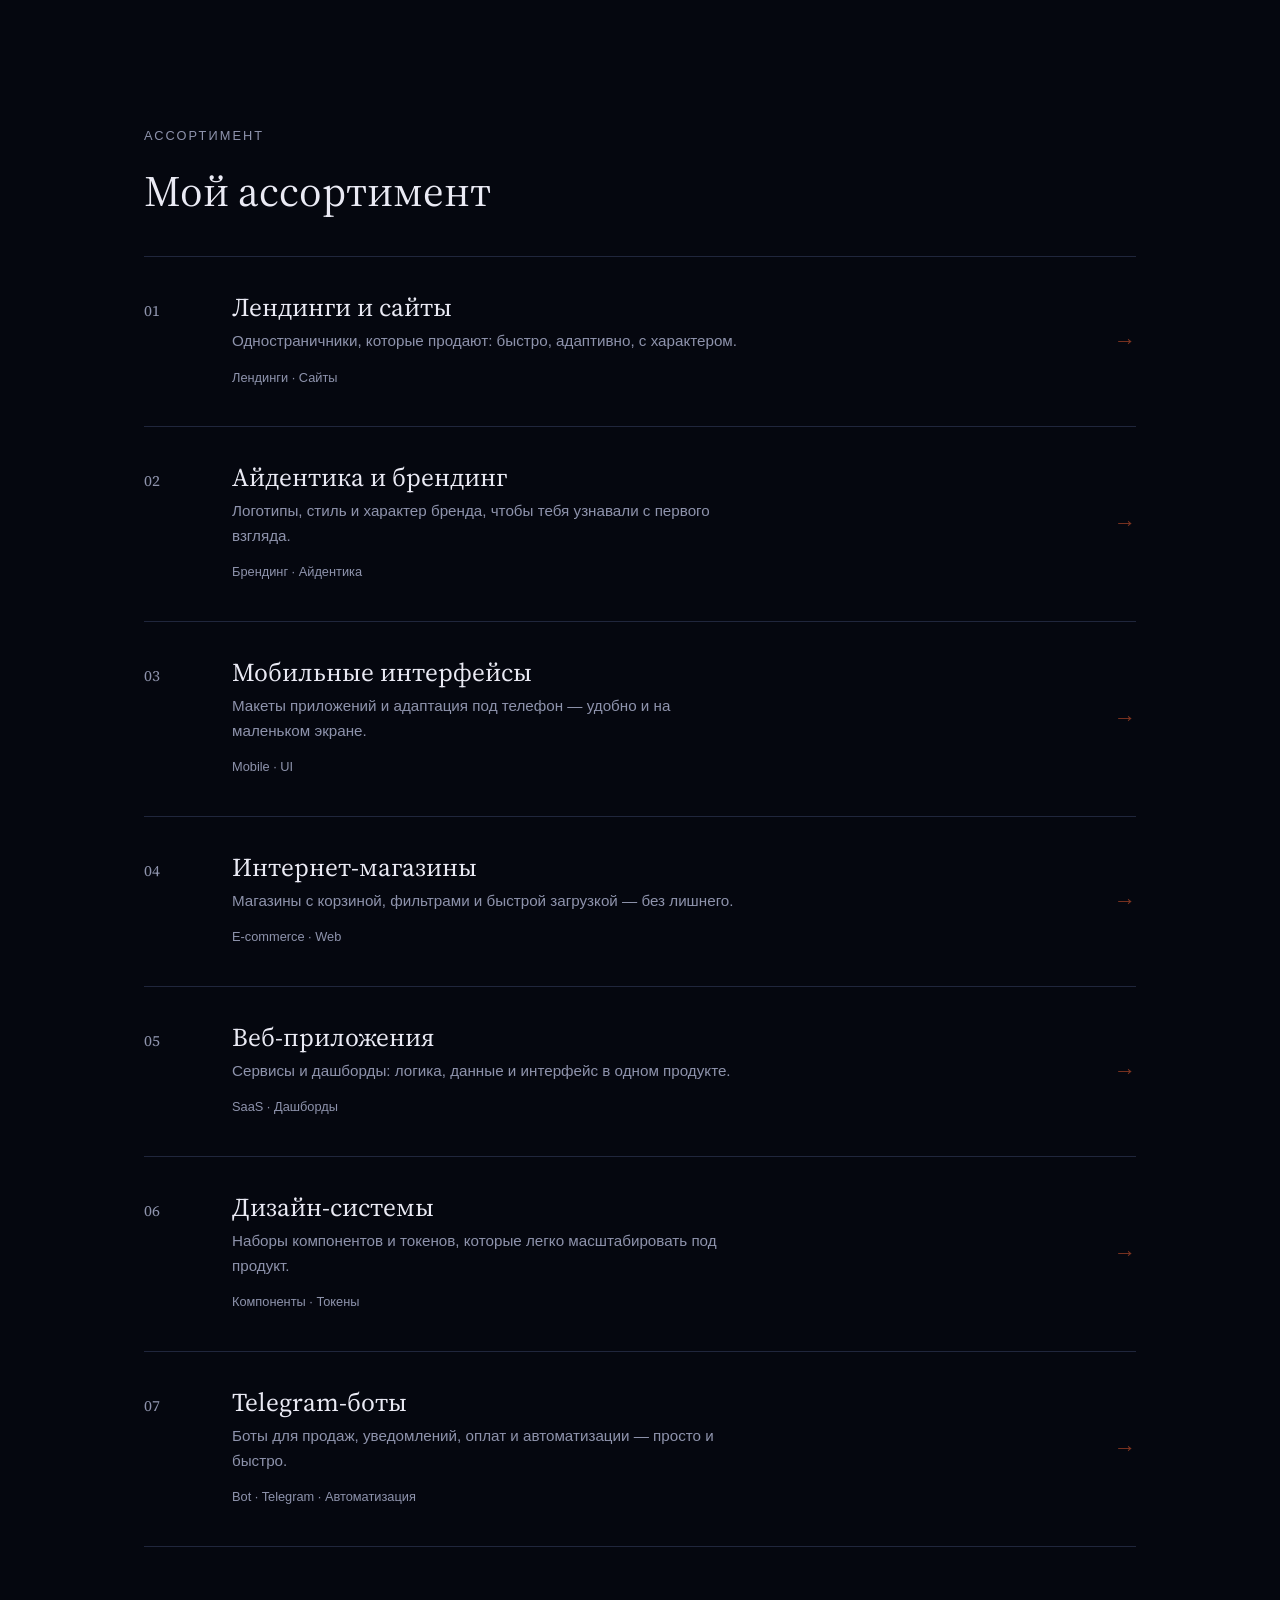
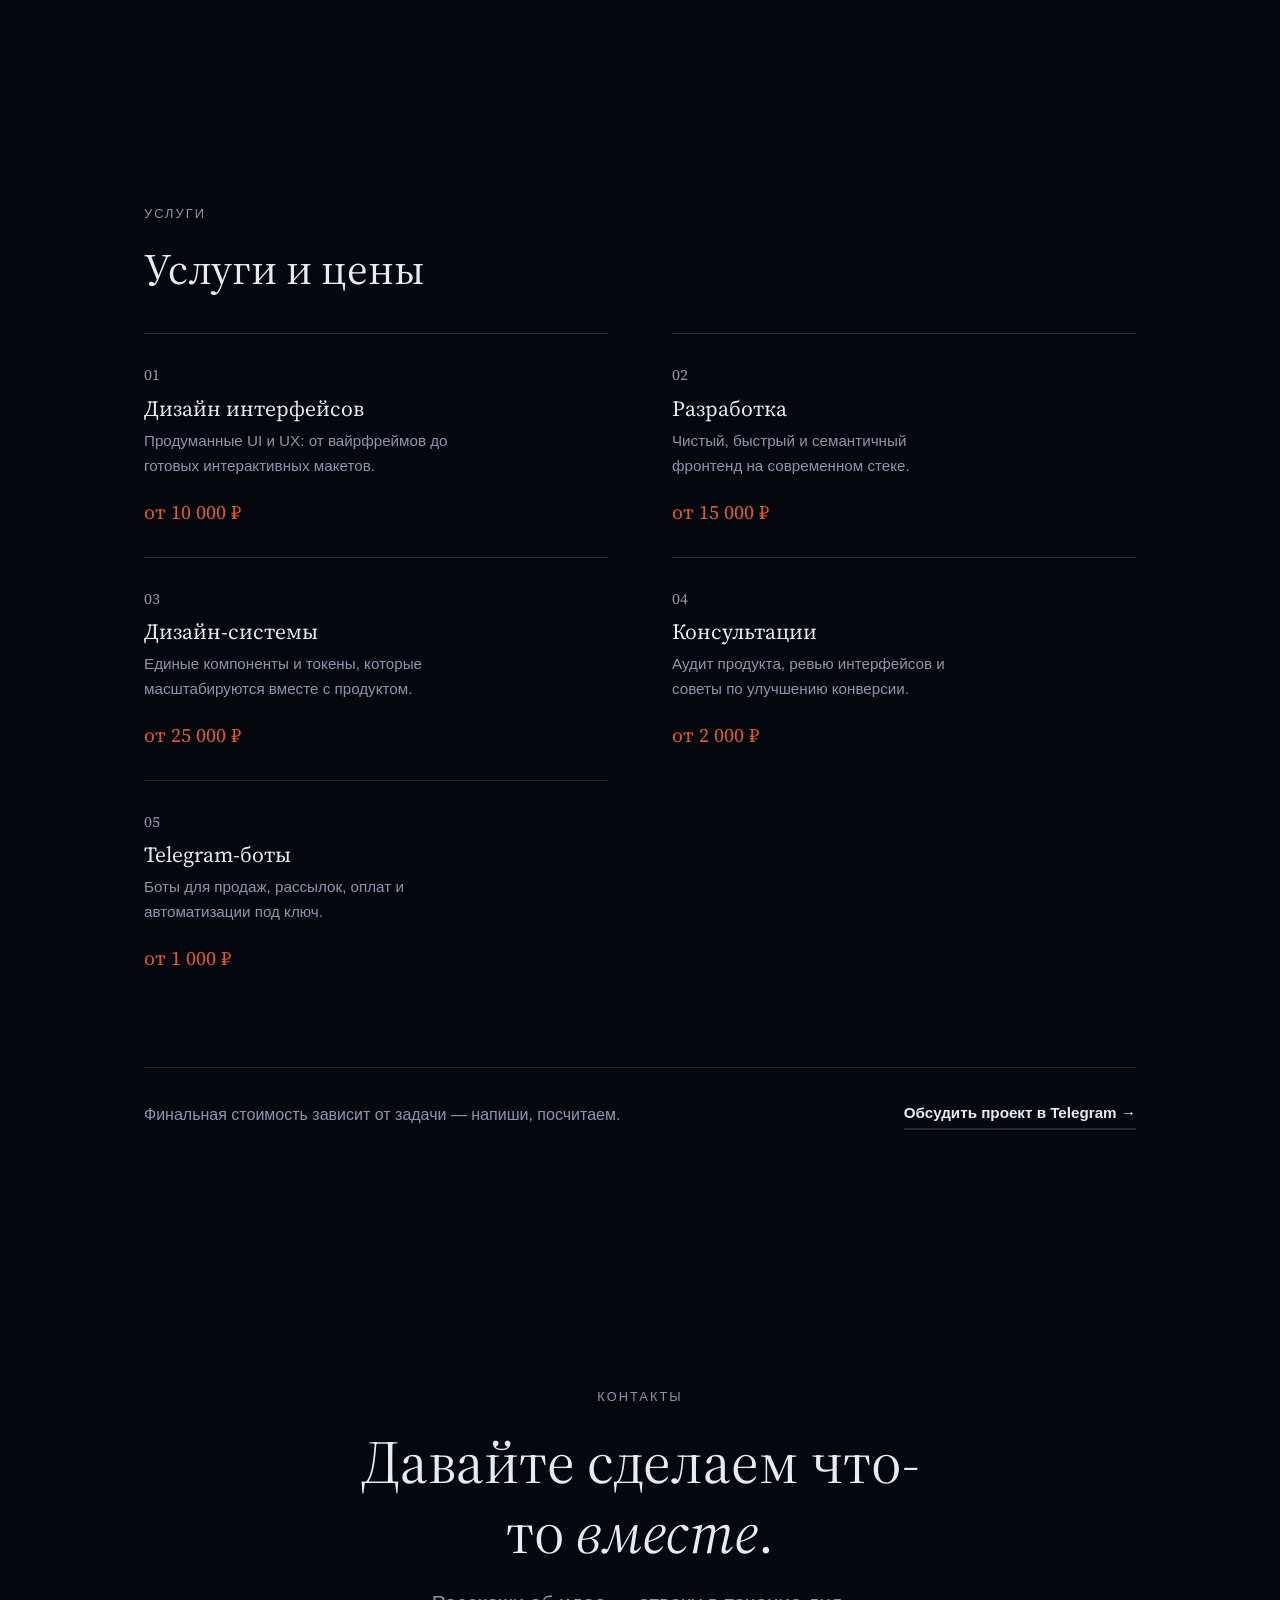
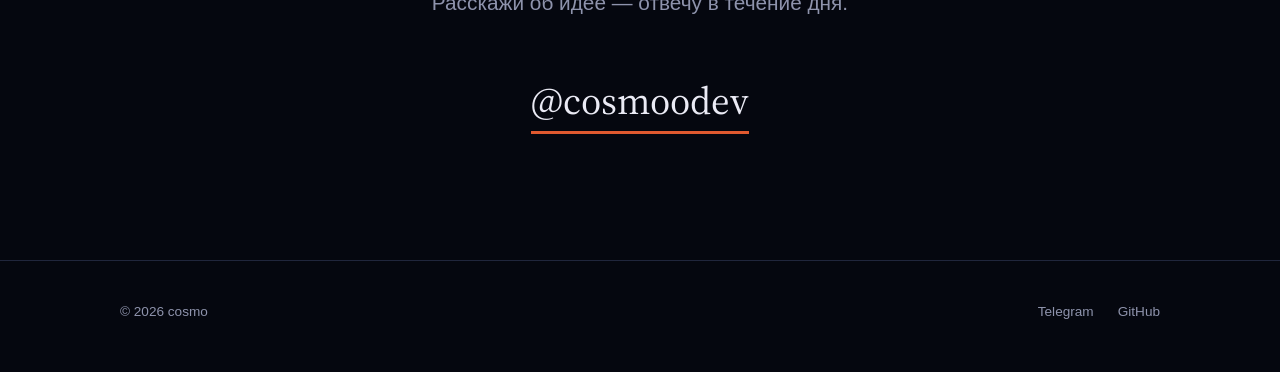
==== commit 4113de56: "CTA Обсудить проект в стиле ссылок вместо белой кнопки" ====
--- a/index.html
+++ b/index.html
@@ -234,7 +234,7 @@
 
         <div class="cta reveal">
           <p class="cta-text">Финальная стоимость зависит от задачи — напиши, посчитаем.</p>
-          <a href="https://t.me/cosmoodev" class="btn" target="_blank" rel="noopener">Обсудить проект в Telegram&nbsp;→</a>
+          <a href="https://t.me/cosmoodev" class="link" target="_blank" rel="noopener">Обсудить проект в Telegram&nbsp;→</a>
         </div>
       </div>
     </section>
--- a/styles.css
+++ b/styles.css
@@ -335,7 +335,7 @@
 }
 
 .hero-title {
-  font-size: clamp(3.4rem, 10vw, 6.5rem);
+  font-size: clamp(4.2rem, 13vw, 9rem);
   letter-spacing: -0.02em;
   background: linear-gradient(100deg, var(--ink) 25%, var(--accent) 42%, #7aa2ff 55%, var(--ink) 72%);
   background-size: 260% auto;
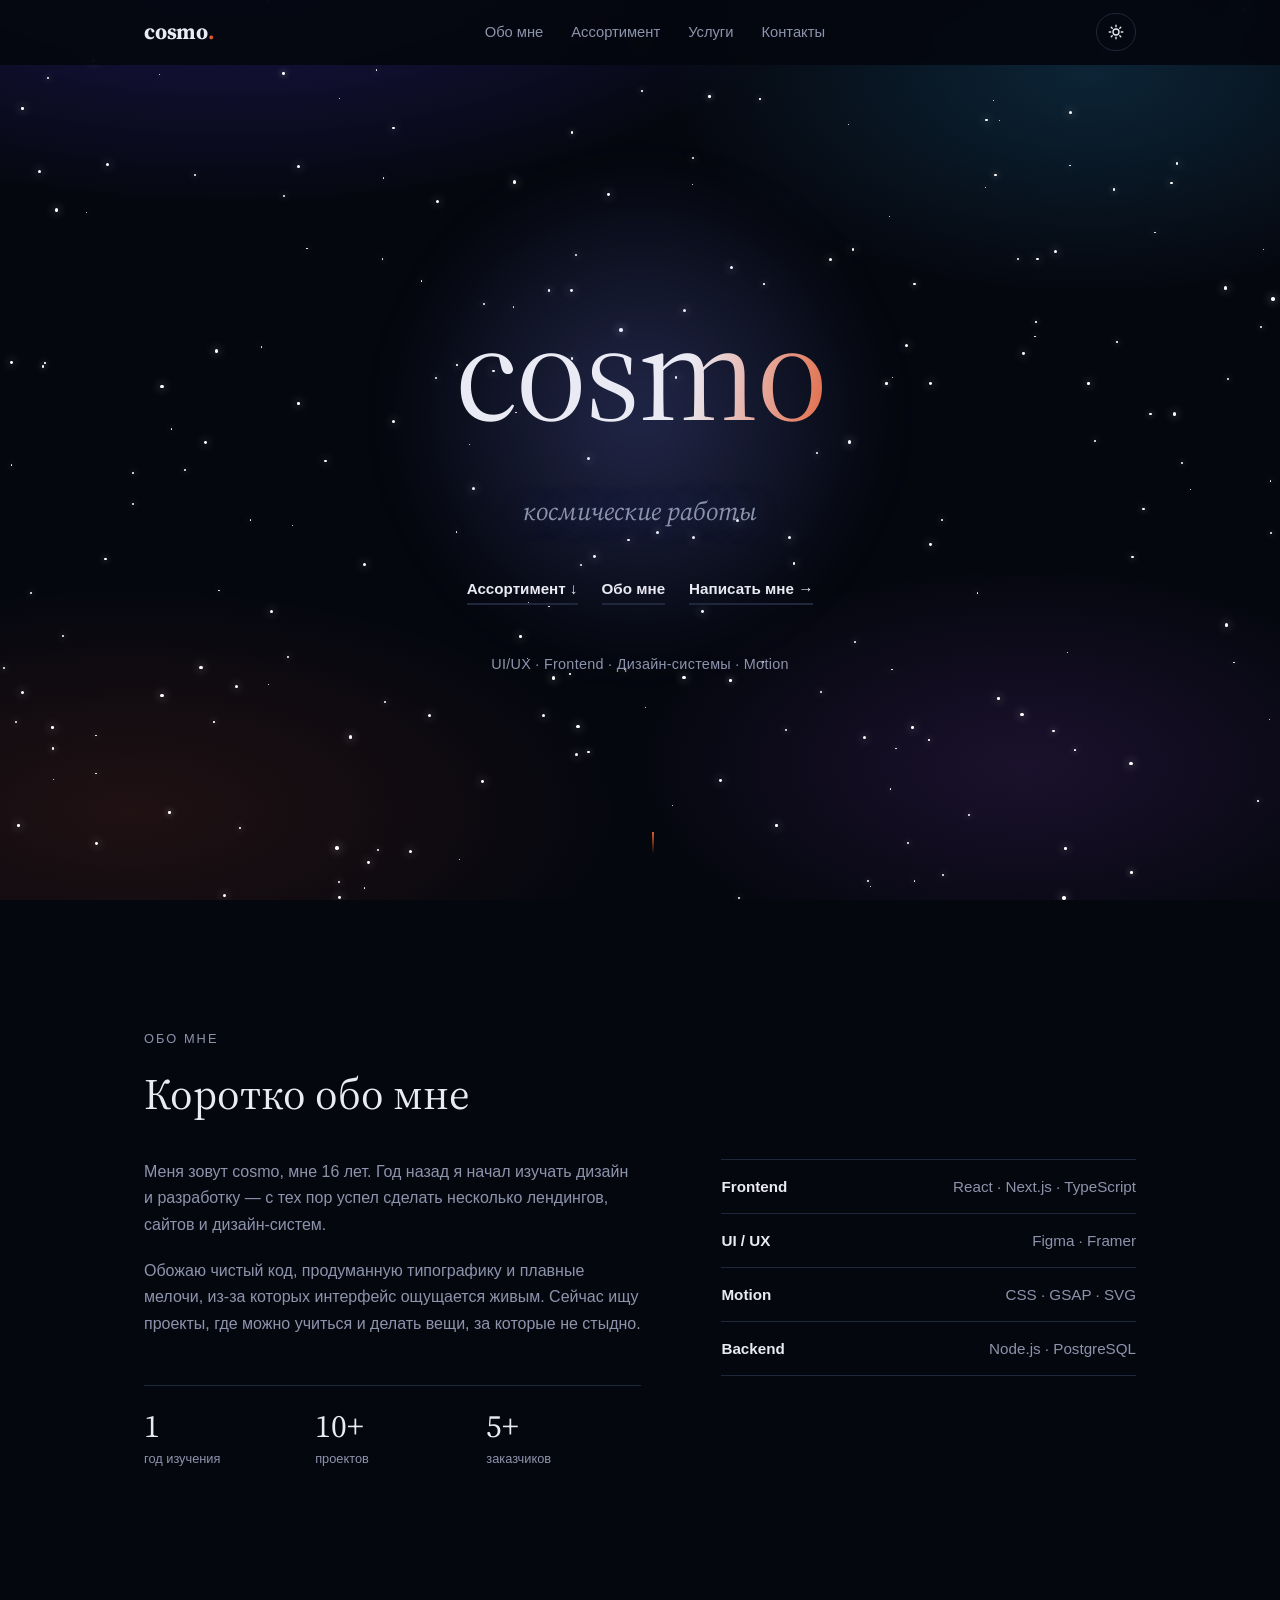
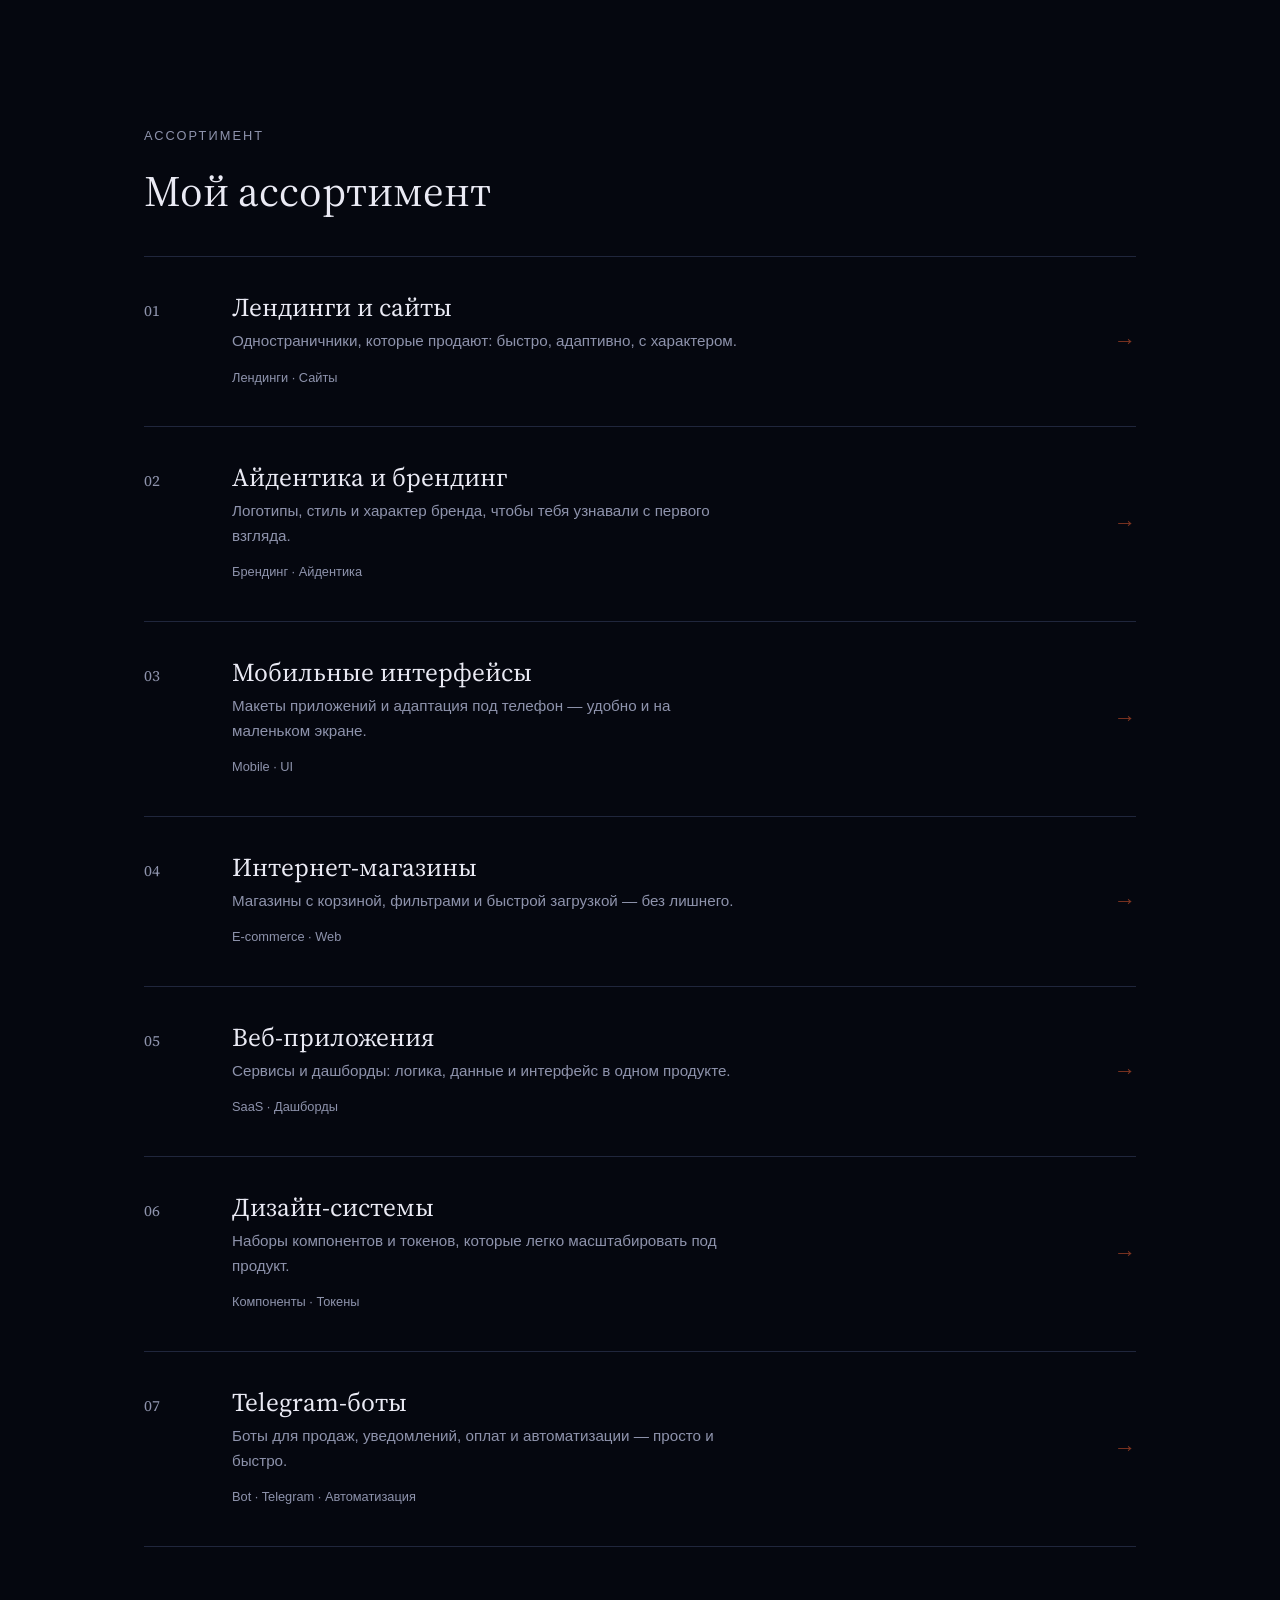
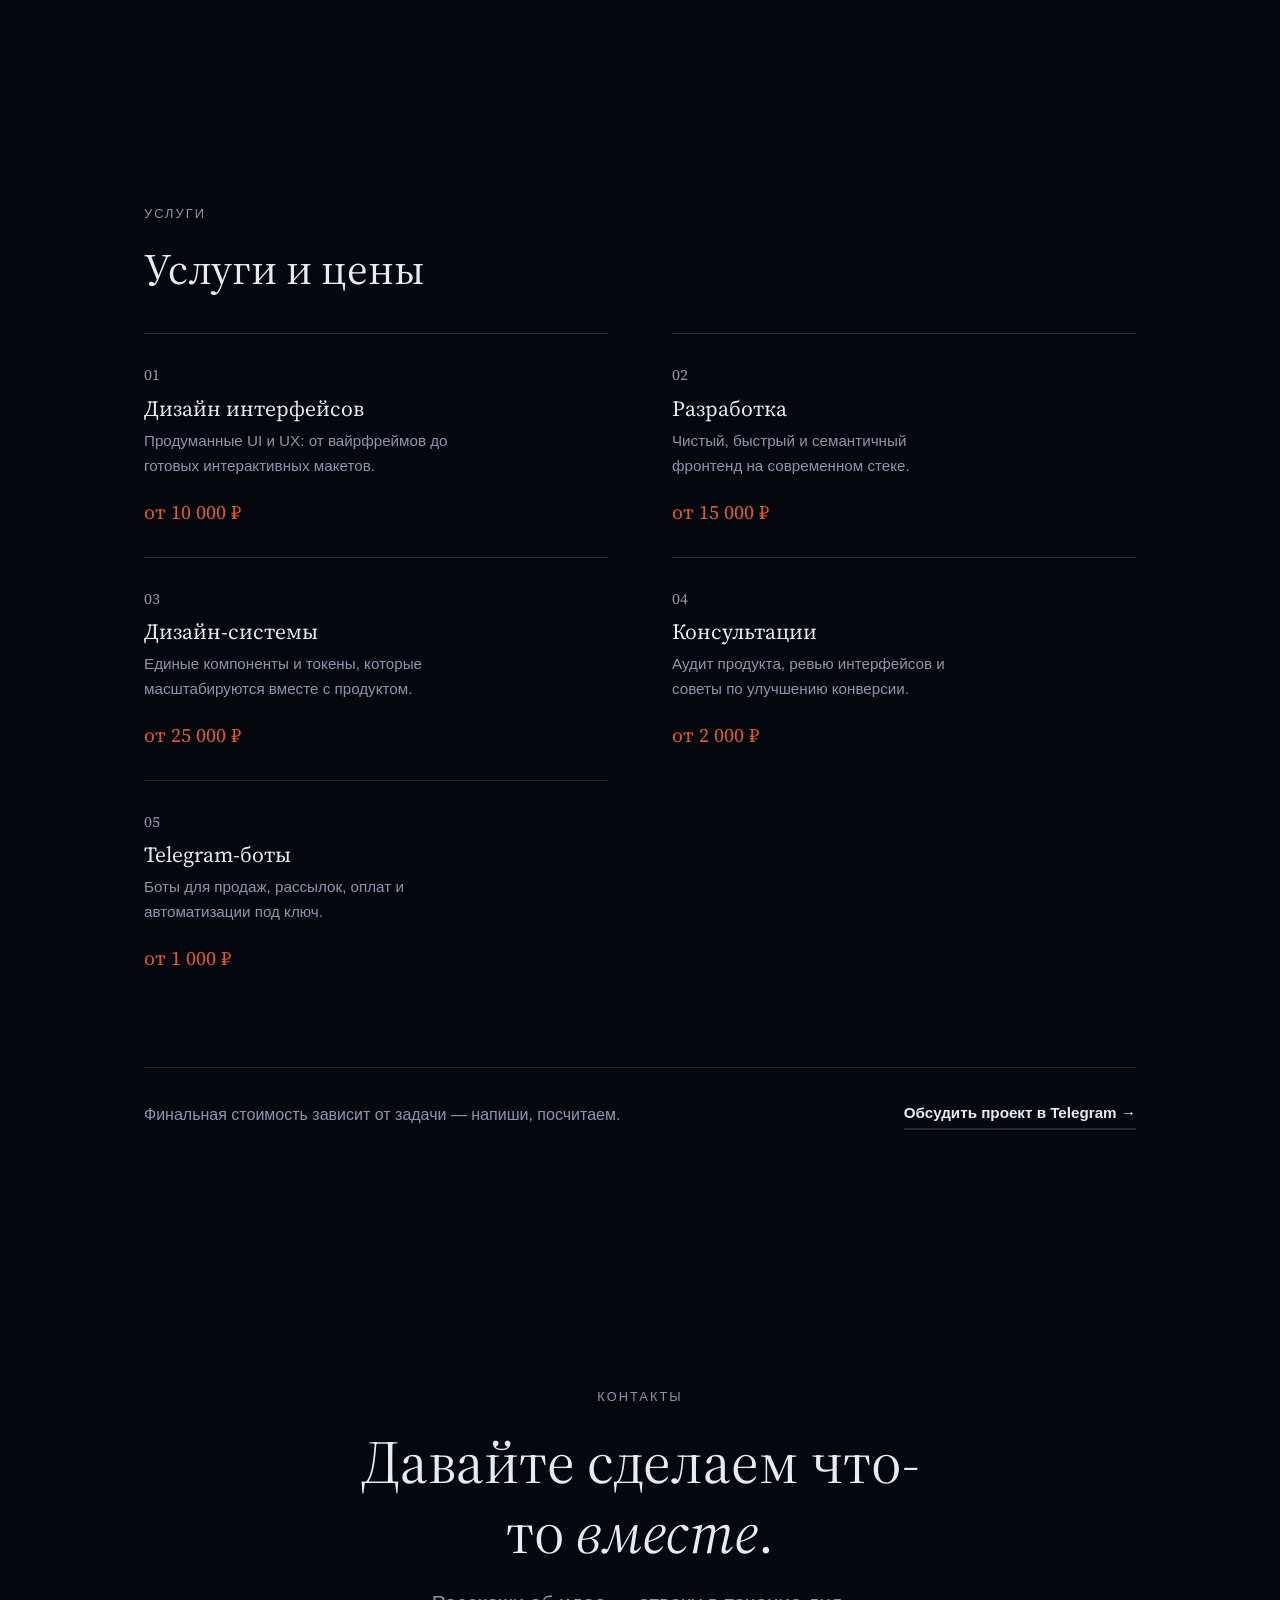
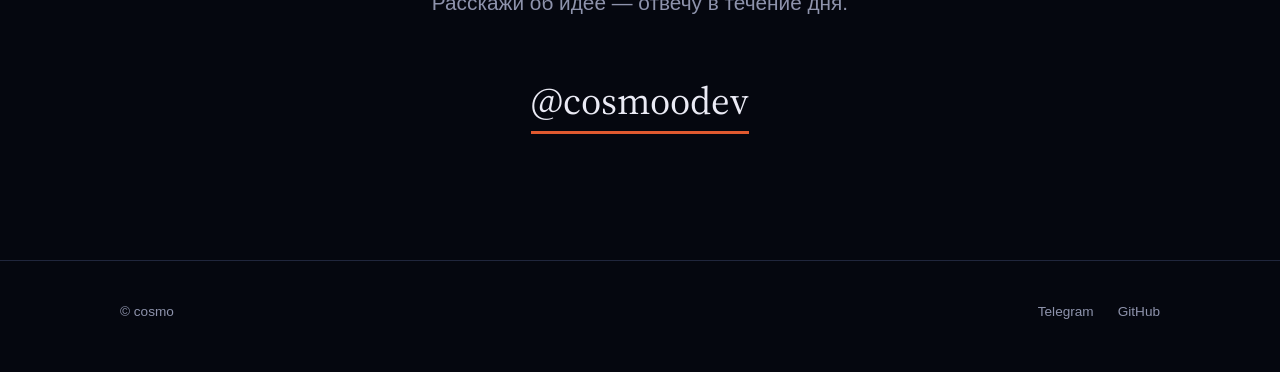
==== commit d7571ce2: "Убрать 2026 из копирайта" ====
--- a/index.html
+++ b/index.html
@@ -253,7 +253,7 @@
 
   <footer>
     <div class="container foot">
-      <span>© 2026 cosmo</span>
+      <span>© cosmo</span>
       <nav aria-label="Социальные сети">
         <a href="https://t.me/cosmoodev" target="_blank" rel="noopener">Telegram</a>
         <a href="https://github.com/cosmoodev" target="_blank" rel="noopener">GitHub</a>
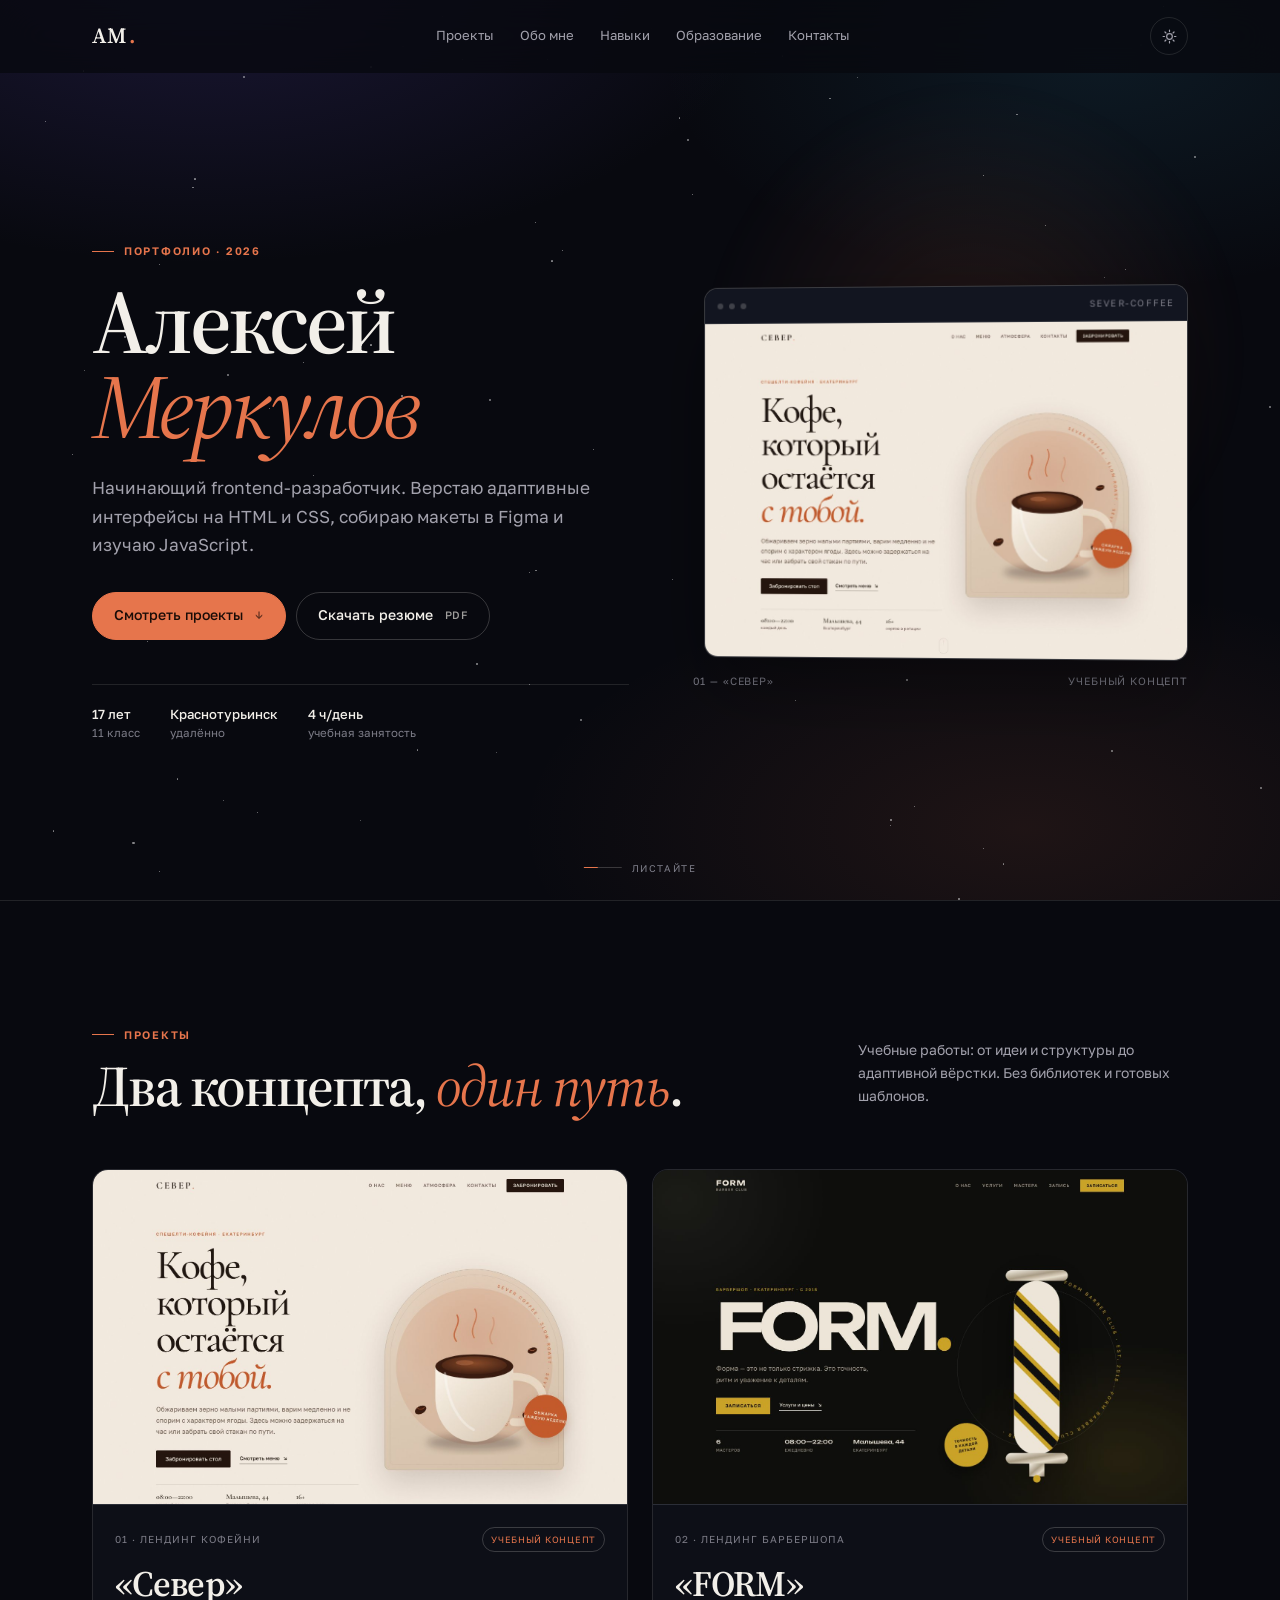
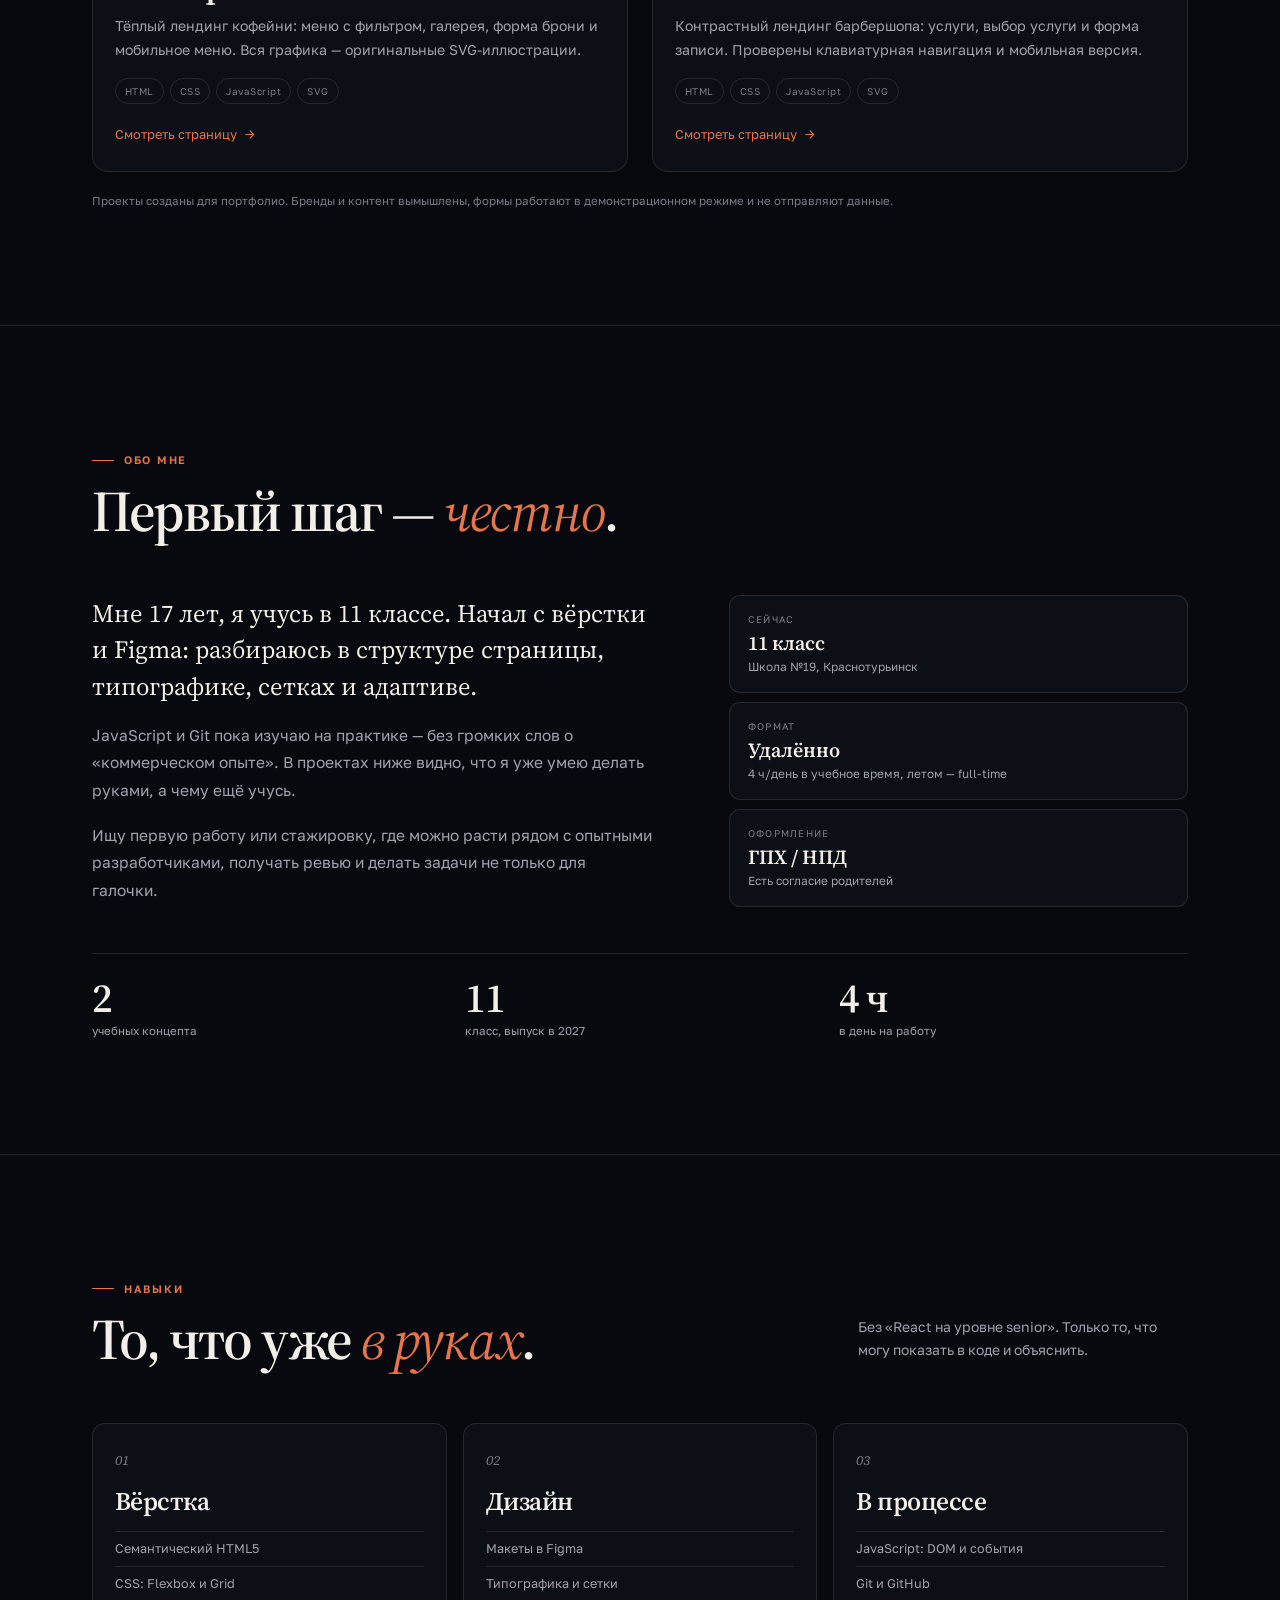
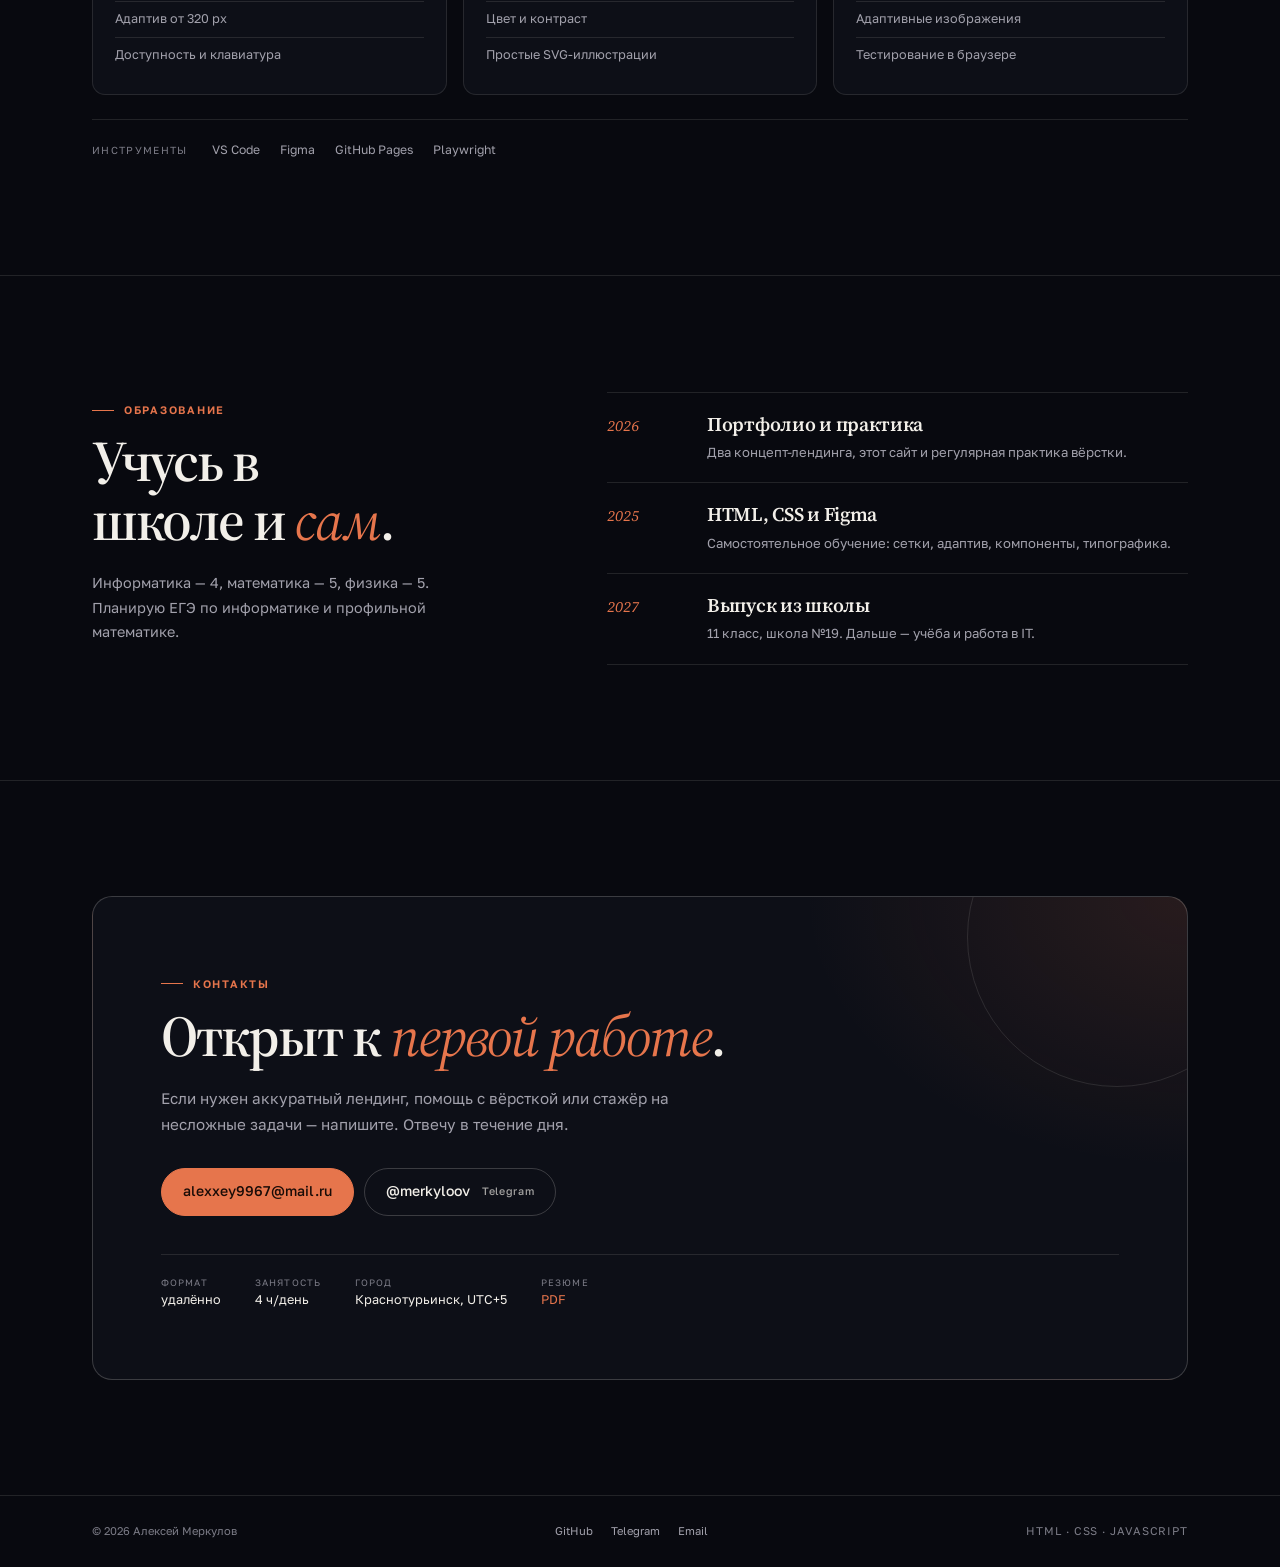
==== commit 0e99c393: "Обновить портфолио" ====
--- a/index.html
+++ b/index.html
@@ -1,266 +1,427 @@
 <!DOCTYPE html>
-<html lang="ru">
+<html lang="ru" data-theme="dark">
 <head>
   <meta charset="UTF-8" />
   <meta name="viewport" content="width=device-width, initial-scale=1.0" />
-  <meta name="description" content="cosmo — дизайн и разработка сайтов и интерфейсов." />
-  <meta name="theme-color" content="#05070F" />
-  <title>cosmo — дизайн и разработка</title>
-
+  <meta name="description" content="Портфолио начинающего frontend-разработчика: адаптивная вёрстка на HTML и CSS, Figma и учебные проекты. Открыт к стажировке и первой работе." />
+  <meta name="theme-color" content="#08090F" />
+  <meta name="author" content="Алексей Меркулов" />
+  <meta name="robots" content="index, follow" />
+  <link rel="canonical" href="https://cosmoodev.github.io/" />
+
+  <meta property="og:type" content="website" />
+  <meta property="og:locale" content="ru_RU" />
+  <meta property="og:site_name" content="Алексей Меркулов" />
+  <meta property="og:title" content="Алексей Меркулов — frontend-разработчик" />
+  <meta property="og:description" content="Адаптивная вёрстка на HTML и CSS, Figma и два учебных концепт-проекта. Открыт к стажировке и первой работе." />
+  <meta property="og:url" content="https://cosmoodev.github.io/" />
+  <meta property="og:image" content="https://cosmoodev.github.io/assets/og-cover.jpg" />
+  <meta property="og:image:width" content="1200" />
+  <meta property="og:image:height" content="630" />
+  <meta property="og:image:alt" content="Алексей Меркулов — начинающий frontend-разработчик" />
+  <meta name="twitter:card" content="summary_large_image" />
+  <meta name="twitter:title" content="Алексей Меркулов — frontend-разработчик" />
+  <meta name="twitter:description" content="Адаптивная вёрстка на HTML и CSS, Figma и два учебных концепт-проекта." />
+  <meta name="twitter:image" content="https://cosmoodev.github.io/assets/og-cover.jpg" />
+  <meta name="twitter:image:alt" content="Алексей Меркулов — начинающий frontend-разработчик" />
+
+  <title>Алексей Меркулов — frontend-разработчик</title>
+
+  <link rel="icon" href="assets/favicon.svg" type="image/svg+xml" />
   <link rel="preconnect" href="https://fonts.googleapis.com" />
   <link rel="preconnect" href="https://fonts.gstatic.com" crossorigin />
-  <link href="https://fonts.googleapis.com/css2?family=Source+Serif+4:ital,wght@0,400;0,600;0,700;1,400&display=swap" rel="stylesheet" />
+  <link href="https://fonts.googleapis.com/css2?family=Golos+Text:wght@400;500;600&family=Source+Serif+4:ital,opsz,wght@0,8..60,400;0,8..60,600;1,8..60,400&display=swap" rel="stylesheet" />
 
   <script>
     (function () {
-      var t = localStorage.getItem("theme");
-      document.documentElement.dataset.theme = t === "light" ? "light" : "dark";
+      try {
+        var saved = localStorage.getItem("theme");
+        document.documentElement.dataset.theme = saved === "light" ? "light" : "dark";
+      } catch (error) {
+        document.documentElement.dataset.theme = "dark";
+      }
     })();
   </script>
 
-  <link rel="stylesheet" href="styles.css?v=4" />
+  <link rel="stylesheet" href="styles.css?v=5" />
+  <script type="application/ld+json">
+  {
+    "@context": "https://schema.org",
+    "@type": "Person",
+    "name": "Алексей Меркулов",
+    "jobTitle": "Начинающий frontend-разработчик",
+    "url": "https://cosmoodev.github.io/",
+    "email": "mailto:alexxey9967@mail.ru",
+    "sameAs": [
+      "https://github.com/cosmoodev",
+      "https://t.me/merkyloov"
+    ]
+  }
+  </script>
 </head>
 
 <body>
+  <a class="skip-link" href="#main">Перейти к содержимому</a>
 
   <div id="space-bg" aria-hidden="true">
-    <span class="shooting-star" style="top: 16%; left: 72%"></span>
-    <span class="shooting-star" style="top: 48%; left: 6%"></span>
-    <span class="shooting-star" style="top: 72%; left: 60%"></span>
+    <div class="stars"></div>
+    <span class="shooting-star" style="top: 18%; left: 78%"></span>
   </div>
 
   <header id="site-header">
     <div class="container nav">
-      <a href="#hero" class="logo">cosmo<span>.</span></a>
+      <a href="#hero" class="logo" aria-label="Алексей Меркулов — на главную">
+        <span>АМ</span><i>.</i>
+      </a>
 
       <nav class="nav-links" aria-label="Главная навигация">
+        <a href="#projects">Проекты</a>
         <a href="#about">Обо мне</a>
-        <a href="#work">Ассортимент</a>
-        <a href="#services">Услуги</a>
+        <a href="#skills">Навыки</a>
+        <a href="#education">Образование</a>
         <a href="#contact">Контакты</a>
       </nav>
 
       <div class="nav-actions">
-        <button id="theme-toggle" type="button" aria-label="Переключить тему">
-          <svg class="icon-sun" xmlns="http://www.w3.org/2000/svg" fill="none" viewBox="0 0 24 24" stroke="currentColor" stroke-width="1.8"><path stroke-linecap="round" stroke-linejoin="round" d="M12 3v2m0 14v2M3 12h2m14 0h2M5.6 5.6l1.4 1.4m10 10l1.4 1.4M5.6 18.4L7 17m10-10l1.4-1.4M12 8a4 4 0 100 8 4 4 0 000-8z" /></svg>
-          <svg class="icon-moon" xmlns="http://www.w3.org/2000/svg" fill="none" viewBox="0 0 24 24" stroke="currentColor" stroke-width="1.8"><path stroke-linecap="round" stroke-linejoin="round" d="M21 12.79A9 9 0 1111.21 3 7 7 0 0021 12.79z" /></svg>
+        <button id="theme-toggle" type="button" aria-label="Включить светлую тему" title="Сменить тему">
+          <svg class="icon-sun" xmlns="http://www.w3.org/2000/svg" fill="none" viewBox="0 0 24 24" stroke="currentColor" stroke-width="1.7" aria-hidden="true"><path stroke-linecap="round" stroke-linejoin="round" d="M12 3v2m0 14v2M3 12h2m14 0h2M5.6 5.6l1.4 1.4m10 10 1.4 1.4M5.6 18.4 7 17m10-10 1.4-1.4M12 8a4 4 0 1 0 0 8 4 4 0 0 0 0-8Z" /></svg>
+          <svg class="icon-moon" xmlns="http://www.w3.org/2000/svg" fill="none" viewBox="0 0 24 24" stroke="currentColor" stroke-width="1.7" aria-hidden="true"><path stroke-linecap="round" stroke-linejoin="round" d="M21 12.79A9 9 0 1 1 11.21 3 7 7 0 0 0 21 12.79Z" /></svg>
         </button>
-        <button id="menu-btn" type="button" aria-label="Открыть меню" aria-expanded="false">Меню</button>
+        <button id="menu-btn" type="button" aria-label="Открыть меню" aria-expanded="false" aria-controls="mobile-menu">
+          <span class="menu-label">Меню</span>
+          <span class="menu-icon" aria-hidden="true"><i></i><i></i></span>
+        </button>
       </div>
     </div>
 
-    <nav id="mobile-menu" class="container" aria-label="Мобильная навигация">
+    <nav id="mobile-menu" class="mobile-menu" aria-label="Мобильная навигация" hidden>
+      <a href="#projects">Проекты</a>
       <a href="#about">Обо мне</a>
-      <a href="#work">Ассортимент</a>
-      <a href="#services">Услуги</a>
+      <a href="#skills">Навыки</a>
+      <a href="#education">Образование</a>
       <a href="#contact">Контакты</a>
+      <a href="resume.pdf" download>Скачать резюме <span>PDF</span></a>
     </nav>
   </header>
 
-  <main>
-
-    <!-- ===== Приветствие ===== -->
-    <section id="hero">
+  <main id="main">
+    <section id="hero" class="hero">
       <div class="hero-glow" aria-hidden="true"></div>
+
+      <div class="container hero-grid">
+        <div class="hero-copy">
+          <p class="eyebrow reveal">Портфолио · 2026</p>
+          <h1 class="reveal">Алексей <em>Меркулов</em></h1>
+          <p class="hero-lead reveal">
+            Начинающий frontend-разработчик. Верстаю адаптивные интерфейсы
+            на HTML и CSS, собираю макеты в Figma и изучаю JavaScript.
+          </p>
+
+          <div class="hero-actions reveal">
+            <a href="#projects" class="btn btn-primary">Смотреть проекты <span>↓</span></a>
+            <a href="resume.pdf" class="btn btn-ghost" download>Скачать резюме <span>PDF</span></a>
+          </div>
+
+          <ul class="hero-facts reveal" aria-label="Краткие факты">
+            <li><span>17 лет</span>11 класс</li>
+            <li><span>Краснотурьинск</span>удалённо</li>
+            <li><span>4 ч/день</span>учебная занятость</li>
+          </ul>
+        </div>
+
+        <figure class="hero-visual reveal">
+          <div class="browser-frame">
+            <div class="browser-bar" aria-hidden="true">
+              <i></i><i></i><i></i>
+              <span>sever-coffee</span>
+            </div>
+            <img
+              src="assets/coffee-preview.jpg"
+              alt="Главный экран учебного концепта кофейни «Север»"
+              width="1440"
+              height="1000"
+              fetchpriority="high"
+            />
+          </div>
+          <figcaption><span>01 — «Север»</span><span>учебный концепт</span></figcaption>
+        </figure>
+      </div>
+
+      <a href="#projects" class="scroll-hint" aria-label="Перейти к проектам">
+        <span class="scroll-line"></span>
+        <span>Листайте</span>
+      </a>
+    </section>
+
+    <section id="projects" class="section">
       <div class="container">
-        <h1 class="reveal hero-title">cosmo</h1>
-
-        <p class="reveal hero-tagline">космические работы</p>
-
-        <div class="hero-actions reveal">
-          <a href="#work" class="link">Ассортимент&nbsp;↓</a>
-          <a href="#about" class="link">Обо мне</a>
-          <a href="#contact" class="link">Написать мне&nbsp;→</a>
-        </div>
-
-        <p class="reveal hero-meta">UI/UX&nbsp;· Frontend&nbsp;· Дизайн-системы&nbsp;· Motion</p>
-      </div>
-
-      <a href="#work" class="scroll-hint reveal" aria-label="Прокрутить вниз">
-        <span class="scroll-line"></span>
-      </a>
-    </section>
-
-    <!-- ===== Обо мне ===== -->
-    <section id="about">
+        <div class="section-head split">
+          <div>
+            <p class="eyebrow reveal">Проекты</p>
+            <h2 class="reveal">Два концепта, <em>один путь</em>.</h2>
+          </div>
+          <p class="section-note reveal">
+            Учебные работы: от идеи и структуры до адаптивной вёрстки.
+            Без библиотек и готовых шаблонов.
+          </p>
+        </div>
+
+        <div class="project-grid">
+          <article class="project-card reveal">
+            <a class="project-media" href="projects/coffee/index.html" aria-label="Открыть концепт кофейни «Север»">
+              <img
+                src="assets/coffee-preview.jpg"
+                alt="Страница кофейни «Север»: крупный заголовок, тёплая палитра и иллюстрация чашки"
+                width="1440"
+                height="1000"
+                loading="lazy"
+              />
+              <span class="project-open">Открыть проект <span aria-hidden="true">↗</span></span>
+            </a>
+            <div class="project-body">
+              <div class="project-meta">
+                <span>01 · Лендинг кофейни</span>
+                <span class="badge">Учебный концепт</span>
+              </div>
+              <h3>«Север»</h3>
+              <p>
+                Тёплый лендинг кофейни: меню с фильтром, галерея, форма брони
+                и мобильное меню. Вся графика — оригинальные SVG-иллюстрации.
+              </p>
+              <ul class="tags" aria-label="Технологии">
+                <li>HTML</li>
+                <li>CSS</li>
+                <li>JavaScript</li>
+                <li>SVG</li>
+              </ul>
+              <a class="text-link" href="projects/coffee/index.html">Смотреть страницу <span aria-hidden="true">→</span></a>
+            </div>
+          </article>
+
+          <article class="project-card reveal">
+            <a class="project-media" href="projects/barber/index.html" aria-label="Открыть концепт барбершопа «FORM»">
+              <img
+                src="assets/barber-preview.jpg"
+                alt="Страница барбершопа «FORM»: контрастная типографика и иллюстрация барберского столба"
+                width="1440"
+                height="1000"
+                loading="lazy"
+              />
+              <span class="project-open">Открыть проект <span aria-hidden="true">↗</span></span>
+            </a>
+            <div class="project-body">
+              <div class="project-meta">
+                <span>02 · Лендинг барбершопа</span>
+                <span class="badge">Учебный концепт</span>
+              </div>
+              <h3>«FORM»</h3>
+              <p>
+                Контрастный лендинг барбершопа: услуги, выбор услуги и форма
+                записи. Проверены клавиатурная навигация и мобильная версия.
+              </p>
+              <ul class="tags" aria-label="Технологии">
+                <li>HTML</li>
+                <li>CSS</li>
+                <li>JavaScript</li>
+                <li>SVG</li>
+              </ul>
+              <a class="text-link" href="projects/barber/index.html">Смотреть страницу <span aria-hidden="true">→</span></a>
+            </div>
+          </article>
+        </div>
+
+        <p class="project-footnote">
+          Проекты созданы для портфолио. Бренды и контент вымышлены, формы
+          работают в демонстрационном режиме и не отправляют данные.
+        </p>
+      </div>
+    </section>
+
+    <section id="about" class="section">
       <div class="container">
-        <p class="eyebrow reveal">Обо мне</p>
-        <h2 class="reveal">Коротко обо мне</h2>
+        <div class="section-head">
+          <p class="eyebrow reveal">Обо мне</p>
+          <h2 class="reveal">Первый шаг — <em>честно</em>.</h2>
+        </div>
 
         <div class="about-grid">
-          <div class="about-text reveal">
-            <p>
-              Меня зовут cosmo, мне 16 лет. Год назад я начал изучать дизайн
-              и разработку — с тех пор успел сделать несколько лендингов,
-              сайтов и дизайн-систем.
+          <div class="about-text">
+            <p class="reveal">
+              Мне 17 лет, я учусь в 11 классе. Начал с вёрстки и Figma:
+              разбираюсь в структуре страницы, типографике, сетках и адаптиве.
             </p>
-            <p>
-              Обожаю чистый код, продуманную типографику и плавные мелочи,
-              из-за которых интерфейс ощущается живым. Сейчас ищу проекты,
-              где можно учиться и делать вещи, за которые не стыдно.
+            <p class="reveal">
+              JavaScript и Git пока изучаю на практике — без громких слов
+              о «коммерческом опыте». В проектах ниже видно, что я уже умею
+              делать руками, а чему ещё учусь.
             </p>
-
-            <ul class="stats">
-              <li><strong>1</strong><span>год изучения</span></li>
-              <li><strong>10+</strong><span>проектов</span></li>
-              <li><strong>5+</strong><span>заказчиков</span></li>
+            <p class="reveal">
+              Ищу первую работу или стажировку, где можно расти рядом
+              с опытными разработчиками, получать ревью и делать задачи
+              не только для галочки.
+            </p>
+          </div>
+
+          <aside class="about-facts reveal" aria-label="Факты">
+            <div class="fact">
+              <span>Сейчас</span>
+              <strong>11 класс</strong>
+              <p>Школа №19, Краснотурьинск</p>
+            </div>
+            <div class="fact">
+              <span>Формат</span>
+              <strong>Удалённо</strong>
+              <p>4 ч/день в учебное время, летом — full-time</p>
+            </div>
+            <div class="fact">
+              <span>Оформление</span>
+              <strong>ГПХ / НПД</strong>
+              <p>Есть согласие родителей</p>
+            </div>
+          </aside>
+        </div>
+
+        <ul class="stats reveal" aria-label="Коротко в цифрах">
+          <li><strong>2</strong><span>учебных концепта</span></li>
+          <li><strong>11</strong><span>класс, выпуск в 2027</span></li>
+          <li><strong>4 ч</strong><span>в день на работу</span></li>
+        </ul>
+      </div>
+    </section>
+
+    <section id="skills" class="section">
+      <div class="container">
+        <div class="section-head split">
+          <div>
+            <p class="eyebrow reveal">Навыки</p>
+            <h2 class="reveal">То, что уже <em>в руках</em>.</h2>
+          </div>
+          <p class="section-note reveal">
+            Без «React на уровне senior». Только то, что могу показать
+            в коде и объяснить.
+          </p>
+        </div>
+
+        <div class="skills-grid">
+          <article class="skill-card reveal">
+            <span class="skill-num">01</span>
+            <h3>Вёрстка</h3>
+            <ul>
+              <li>Семантический HTML5</li>
+              <li>CSS: Flexbox и Grid</li>
+              <li>Адаптив от 320 px</li>
+              <li>Доступность и клавиатура</li>
             </ul>
-          </div>
-
-          <div class="reveal">
-            <ul class="stack">
-              <li><span class="k">Frontend</span><span class="v">React · Next.js · TypeScript</span></li>
-              <li><span class="k">UI / UX</span><span class="v">Figma · Framer</span></li>
-              <li><span class="k">Motion</span><span class="v">CSS · GSAP · SVG</span></li>
-              <li><span class="k">Backend</span><span class="v">Node.js · PostgreSQL</span></li>
+          </article>
+          <article class="skill-card reveal">
+            <span class="skill-num">02</span>
+            <h3>Дизайн</h3>
+            <ul>
+              <li>Макеты в Figma</li>
+              <li>Типографика и сетки</li>
+              <li>Цвет и контраст</li>
+              <li>Простые SVG-иллюстрации</li>
             </ul>
-          </div>
-        </div>
-      </div>
-    </section>
-
-    <!-- ===== Ассортимент ===== -->
-    <section id="work">
-      <div class="container">
-        <p class="eyebrow reveal">Ассортимент</p>
-        <h2 class="reveal">Мой ассортимент</h2>
-
-        <ol class="work-list">
-          <li class="work-item reveal">
-            <span class="num">01</span>
+          </article>
+          <article class="skill-card reveal">
+            <span class="skill-num">03</span>
+            <h3>В процессе</h3>
+            <ul>
+              <li>JavaScript: DOM и события</li>
+              <li>Git и GitHub</li>
+              <li>Адаптивные изображения</li>
+              <li>Тестирование в браузере</li>
+            </ul>
+          </article>
+        </div>
+
+        <div class="tools reveal">
+          <span>Инструменты</span>
+          <ul>
+            <li>VS Code</li>
+            <li>Figma</li>
+            <li>GitHub Pages</li>
+            <li>Playwright</li>
+          </ul>
+        </div>
+      </div>
+    </section>
+
+    <section id="education" class="section">
+      <div class="container education-grid">
+        <div>
+          <p class="eyebrow reveal">Образование</p>
+          <h2 class="reveal">Учусь в школе и <em>сам</em>.</h2>
+          <p class="about-note reveal">
+            Информатика — 4, математика — 5, физика — 5. Планирую ЕГЭ
+            по информатике и профильной математике.
+          </p>
+        </div>
+
+        <ol class="timeline">
+          <li class="reveal">
+            <span class="timeline-date">2026</span>
             <div>
-              <h3>Лендинги и сайты</h3>
-              <p>Одностраничники, которые продают: быстро, адаптивно, с характером.</p>
-              <span class="tags">Лендинги · Сайты</span>
-            </div>
-            <a href="#services" class="arrow" aria-label="Узнать цену">→</a>
+              <h3>Портфолио и практика</h3>
+              <p>Два концепт-лендинга, этот сайт и регулярная практика вёрстки.</p>
+            </div>
           </li>
-          <li class="work-item reveal">
-            <span class="num">02</span>
+          <li class="reveal">
+            <span class="timeline-date">2025</span>
             <div>
-              <h3>Айдентика и брендинг</h3>
-              <p>Логотипы, стиль и характер бренда, чтобы тебя узнавали с первого взгляда.</p>
-              <span class="tags">Брендинг · Айдентика</span>
-            </div>
-            <a href="#services" class="arrow" aria-label="Узнать цену">→</a>
+              <h3>HTML, CSS и Figma</h3>
+              <p>Самостоятельное обучение: сетки, адаптив, компоненты, типографика.</p>
+            </div>
           </li>
-          <li class="work-item reveal">
-            <span class="num">03</span>
+          <li class="reveal">
+            <span class="timeline-date">2027</span>
             <div>
-              <h3>Мобильные интерфейсы</h3>
-              <p>Макеты приложений и адаптация под телефон — удобно и на маленьком экране.</p>
-              <span class="tags">Mobile · UI</span>
-            </div>
-            <a href="#services" class="arrow" aria-label="Узнать цену">→</a>
-          </li>
-          <li class="work-item reveal">
-            <span class="num">04</span>
-            <div>
-              <h3>Интернет-магазины</h3>
-              <p>Магазины с корзиной, фильтрами и быстрой загрузкой — без лишнего.</p>
-              <span class="tags">E-commerce · Web</span>
-            </div>
-            <a href="#services" class="arrow" aria-label="Узнать цену">→</a>
-          </li>
-          <li class="work-item reveal">
-            <span class="num">05</span>
-            <div>
-              <h3>Веб-приложения</h3>
-              <p>Сервисы и дашборды: логика, данные и интерфейс в одном продукте.</p>
-              <span class="tags">SaaS · Дашборды</span>
-            </div>
-            <a href="#services" class="arrow" aria-label="Узнать цену">→</a>
-          </li>
-          <li class="work-item reveal">
-            <span class="num">06</span>
-            <div>
-              <h3>Дизайн-системы</h3>
-              <p>Наборы компонентов и токенов, которые легко масштабировать под продукт.</p>
-              <span class="tags">Компоненты · Токены</span>
-            </div>
-            <a href="#services" class="arrow" aria-label="Узнать цену">→</a>
-          </li>
-          <li class="work-item reveal">
-            <span class="num">07</span>
-            <div>
-              <h3>Telegram-боты</h3>
-              <p>Боты для продаж, уведомлений, оплат и автоматизации — просто и быстро.</p>
-              <span class="tags">Bot · Telegram · Автоматизация</span>
-            </div>
-            <a href="#services" class="arrow" aria-label="Узнать цену">→</a>
+              <h3>Выпуск из школы</h3>
+              <p>11 класс, школа №19. Дальше — учёба и работа в IT.</p>
+            </div>
           </li>
         </ol>
       </div>
     </section>
 
-    <!-- ===== Услуги ===== -->
-    <section id="services">
+    <section id="contact" class="section">
       <div class="container">
-        <p class="eyebrow reveal">Услуги</p>
-        <h2 class="reveal">Услуги и цены</h2>
-
-        <div class="services-grid">
-          <div class="service reveal">
-            <span class="num">01</span>
-            <h3>Дизайн интерфейсов</h3>
-            <p>Продуманные UI и UX: от вайрфреймов до готовых интерактивных макетов.</p>
-            <span class="price">от 10 000 ₽</span>
-          </div>
-          <div class="service reveal">
-            <span class="num">02</span>
-            <h3>Разработка</h3>
-            <p>Чистый, быстрый и семантичный фронтенд на современном стеке.</p>
-            <span class="price">от 15 000 ₽</span>
-          </div>
-          <div class="service reveal">
-            <span class="num">03</span>
-            <h3>Дизайн-системы</h3>
-            <p>Единые компоненты и токены, которые масштабируются вместе с продуктом.</p>
-            <span class="price">от 25 000 ₽</span>
-          </div>
-          <div class="service reveal">
-            <span class="num">04</span>
-            <h3>Консультации</h3>
-            <p>Аудит продукта, ревью интерфейсов и советы по улучшению конверсии.</p>
-            <span class="price">от 2 000 ₽</span>
-          </div>
-          <div class="service reveal">
-            <span class="num">05</span>
-            <h3>Telegram-боты</h3>
-            <p>Боты для продаж, рассылок, оплат и автоматизации под ключ.</p>
-            <span class="price">от 1 000 ₽</span>
-          </div>
-        </div>
-
-        <div class="cta reveal">
-          <p class="cta-text">Финальная стоимость зависит от задачи — напиши, посчитаем.</p>
-          <a href="https://t.me/cosmoodev" class="link" target="_blank" rel="noopener">Обсудить проект в Telegram&nbsp;→</a>
-        </div>
-      </div>
-    </section>
-
-    <!-- ===== Контакты ===== -->
-    <section id="contact">
-      <div class="container">
-        <p class="eyebrow">Контакты</p>
-        <h2 class="contact-h">Давайте сделаем что-то <em>вместе</em>.</h2>
-        <p class="lead">Расскажи об идее — отвечу в течение дня.</p>
-        <a href="https://t.me/cosmoodev" class="telegram-link" target="_blank" rel="noopener">@cosmoodev</a>
-      </div>
-    </section>
-
+        <div class="contact-panel reveal">
+          <p class="eyebrow">Контакты</p>
+          <h2>Открыт к <em>первой работе</em>.</h2>
+          <p class="contact-lead">
+            Если нужен аккуратный лендинг, помощь с вёрсткой или стажёр
+            на несложные задачи — напишите. Отвечу в течение дня.
+          </p>
+
+          <div class="contact-actions">
+            <a class="btn btn-primary" href="mailto:alexxey9967@mail.ru">alexxey9967@mail.ru</a>
+            <a class="btn btn-ghost" href="https://t.me/merkyloov" target="_blank" rel="noopener">@merkyloov <span>Telegram</span></a>
+          </div>
+
+          <ul class="contact-facts">
+            <li><span>Формат</span>удалённо</li>
+            <li><span>Занятость</span>4 ч/день</li>
+            <li><span>Город</span>Краснотурьинск, UTC+5</li>
+            <li><span>Резюме</span><a href="resume.pdf" download>PDF</a></li>
+          </ul>
+        </div>
+      </div>
+    </section>
   </main>
 
   <footer>
     <div class="container foot">
-      <span>© cosmo</span>
-      <nav aria-label="Социальные сети">
-        <a href="https://t.me/cosmoodev" target="_blank" rel="noopener">Telegram</a>
+      <span>© 2026 Алексей Меркулов</span>
+      <nav aria-label="Ссылки">
         <a href="https://github.com/cosmoodev" target="_blank" rel="noopener">GitHub</a>
+        <a href="https://t.me/merkyloov" target="_blank" rel="noopener">Telegram</a>
+        <a href="mailto:alexxey9967@mail.ru">Email</a>
       </nav>
+      <span class="foot-note">HTML · CSS · JavaScript</span>
     </div>
   </footer>
 
-  <script src="script.js?v=4"></script>
+  <script src="script.js?v=5"></script>
 </body>
 </html>
--- a/styles.css
+++ b/styles.css
@@ -1,94 +1,49 @@
-/* ===== Основы ===== */
 :root,
 :root[data-theme="dark"] {
   color-scheme: dark;
-  --bg: #05070F;
-  --ink: #EAEAF4;
-  --muted: #8E93AC;
-  --line: #20263C;
-  --accent: #E0592F;
-  --header-bg: rgba(5, 7, 15, 0.92);
+  --bg: #08090f;
+  --bg-deep: #05060a;
+  --surface: #0d0f17;
+  --surface-2: #121520;
+  --ink: #f2efe9;
+  --muted: #a2a1ac;
+  --faint: #7c7c87;
+  --line: rgba(242, 239, 233, 0.11);
+  --line-strong: rgba(242, 239, 233, 0.2);
+  --accent: #e6754c;
+  --accent-bright: #f28a60;
+  --accent-soft: rgba(230, 117, 76, 0.12);
+  --on-accent: #1a0c07;
+  --header: rgba(8, 9, 15, 0.8);
+  --shadow: 0 30px 80px rgba(0, 0, 0, 0.36);
+  --star: #ffffff;
+  --serif: "Source Serif 4", Georgia, "Times New Roman", serif;
+  --sans: "Golos Text", -apple-system, BlinkMacSystemFont, "Segoe UI", sans-serif;
 }
 
 :root[data-theme="light"] {
   color-scheme: light;
-  --bg: #F3F1FB;
-  --ink: #211E36;
-  --muted: #6B6888;
-  --line: #E1DDF2;
-  --accent: #C8451F;
-  --header-bg: rgba(243, 241, 251, 0.92);
-}
-
-/* ===== Космический фон ===== */
-#space-bg {
-  position: fixed;
-  inset: 0;
-  z-index: -1;
-  pointer-events: none;
-  background:
-    radial-gradient(ellipse 90% 60% at 18% -10%, rgba(91, 66, 255, 0.3), transparent 55%),
-    radial-gradient(ellipse 60% 45% at 85% 8%, rgba(36, 140, 190, 0.22), transparent 55%),
-    radial-gradient(ellipse 55% 40% at 80% 85%, rgba(140, 70, 200, 0.16), transparent 55%),
-    radial-gradient(ellipse 70% 45% at 10% 90%, rgba(224, 89, 47, 0.12), transparent 55%),
-    var(--bg);
-}
-
-#space-bg .stars {
-  position: absolute;
-  inset: 0;
-  overflow: hidden;
-}
-
-#space-bg .star {
-  position: absolute;
-  border-radius: 50%;
-  background: #fff;
-  box-shadow: 0 0 6px rgba(255, 255, 255, 0.8);
-  animation: twinkle var(--dur, 4s) ease-in-out infinite;
-}
-
-@keyframes twinkle {
-  0%, 100% { opacity: 0.15; }
-  50% { opacity: 0.9; }
-}
-
-.shooting-star {
-  position: absolute;
-  width: 150px;
-  height: 2px;
-  border-radius: 999px;
-  background: linear-gradient(90deg, rgba(255, 255, 255, 0), rgba(255, 255, 255, 0.9));
-  opacity: 0;
-  transform: rotate(215deg);
-  animation: shoot 9s linear infinite;
-}
-.shooting-star:nth-of-type(2) { animation-delay: 3s; }
-.shooting-star:nth-of-type(3) { animation-delay: 6s; }
-
-@keyframes shoot {
-  0% { transform: rotate(215deg) translateX(0); opacity: 0; }
-  5% { opacity: 1; }
-  13% { transform: rotate(215deg) translateX(-480px); opacity: 0; }
-  100% { transform: rotate(215deg) translateX(-480px); opacity: 0; }
-}
-
-:root[data-theme="light"] #space-bg {
-  background:
-    radial-gradient(ellipse 80% 55% at 20% -10%, rgba(173, 145, 255, 0.35), transparent 60%),
-    radial-gradient(ellipse 60% 45% at 85% 10%, rgba(150, 200, 255, 0.3), transparent 60%),
-    radial-gradient(ellipse 60% 45% at 70% 95%, rgba(255, 190, 220, 0.25), transparent 60%),
-    var(--bg);
-}
-:root[data-theme="light"] #space-bg .star {
-  background: rgba(40, 38, 80, 0.4);
-  box-shadow: none;
-}
-:root[data-theme="light"] .shooting-star {
-  background: linear-gradient(90deg, rgba(60, 55, 120, 0), rgba(60, 55, 120, 0.5));
-}
-
-* {
+  --bg: #f3efe7;
+  --bg-deep: #e9e3d8;
+  --surface: #fbf8f2;
+  --surface-2: #eee8dd;
+  --ink: #1e1c1a;
+  --muted: #5f5a53;
+  --faint: #6f6a62;
+  --line: rgba(30, 28, 26, 0.13);
+  --line-strong: rgba(30, 28, 26, 0.24);
+  --accent: #b3441c;
+  --accent-bright: #b94720;
+  --accent-soft: rgba(179, 68, 28, 0.1);
+  --on-accent: #fff9f3;
+  --header: rgba(243, 239, 231, 0.82);
+  --shadow: 0 30px 80px rgba(71, 55, 38, 0.14);
+  --star: #39363b;
+}
+
+*,
+*::before,
+*::after {
   box-sizing: border-box;
 }
 
@@ -100,626 +55,1427 @@
   margin: 0;
   background: var(--bg);
   color: var(--ink);
-  font-family: -apple-system, BlinkMacSystemFont, "Segoe UI", Roboto, "Helvetica Neue", Arial, sans-serif;
+  font-family: var(--sans);
   font-size: 16px;
   line-height: 1.65;
   -webkit-font-smoothing: antialiased;
-}
-
-h1, h2, h3 {
-  font-family: "Source Serif 4", Georgia, serif;
-  font-weight: 400;
-  margin: 0;
-  line-height: 1.15;
+  overflow-x: hidden;
+}
+
+img {
+  display: block;
+  max-width: 100%;
 }
 
 a {
   color: inherit;
 }
 
+button {
+  font: inherit;
+}
+
+h1,
+h2,
+h3,
+p,
+figure,
+ul,
+ol {
+  margin: 0;
+}
+
+ul,
+ol {
+  padding: 0;
+  list-style: none;
+}
+
+[hidden] {
+  display: none !important;
+}
+
 ::selection {
   background: var(--accent);
-  color: #fff;
+  color: var(--on-accent);
+}
+
+:focus-visible {
+  outline: 2px solid var(--accent);
+  outline-offset: 4px;
+  border-radius: 4px;
+}
+
+.skip-link {
+  position: fixed;
+  top: 10px;
+  left: 10px;
+  z-index: 200;
+  padding: 10px 14px;
+  background: var(--ink);
+  color: var(--bg);
+  text-decoration: none;
+  transform: translateY(-160%);
+  transition: transform 0.2s ease;
+}
+
+.skip-link:focus {
+  transform: none;
 }
 
 .container {
   width: 100%;
-  max-width: 1040px;
+  max-width: 1160px;
   margin: 0 auto;
-  padding: 0 24px;
-}
-
-/* ===== Шапка ===== */
+  padding: 0 32px;
+}
+
+#space-bg {
+  position: fixed;
+  inset: 0;
+  z-index: -2;
+  overflow: hidden;
+  pointer-events: none;
+  background:
+    radial-gradient(ellipse 70% 52% at 16% -4%, rgba(88, 70, 180, 0.24), transparent 64%),
+    radial-gradient(ellipse 52% 40% at 86% 6%, rgba(43, 123, 157, 0.15), transparent 66%),
+    radial-gradient(ellipse 58% 40% at 80% 92%, rgba(230, 117, 76, 0.1), transparent 68%),
+    var(--bg);
+}
+
+:root[data-theme="light"] #space-bg {
+  background:
+    radial-gradient(ellipse 70% 52% at 16% -4%, rgba(164, 143, 230, 0.24), transparent 64%),
+    radial-gradient(ellipse 52% 40% at 86% 6%, rgba(120, 185, 210, 0.2), transparent 66%),
+    radial-gradient(ellipse 58% 40% at 80% 92%, rgba(224, 150, 100, 0.16), transparent 68%),
+    var(--bg);
+}
+
+.stars {
+  position: absolute;
+  inset: 0;
+}
+
+.star {
+  position: absolute;
+  border-radius: 50%;
+  background: var(--star);
+  opacity: 0.5;
+  animation: twinkle var(--dur, 4s) ease-in-out infinite;
+}
+
+@keyframes twinkle {
+  0%,
+  100% {
+    opacity: 0.16;
+  }
+  50% {
+    opacity: 0.82;
+  }
+}
+
+.shooting-star {
+  position: absolute;
+  width: 170px;
+  height: 1px;
+  border-radius: 999px;
+  background: linear-gradient(90deg, transparent, rgba(255, 255, 255, 0.7));
+  opacity: 0;
+  transform: rotate(214deg);
+  animation: shoot 15s linear infinite;
+}
+
+:root[data-theme="light"] .shooting-star {
+  background: linear-gradient(90deg, transparent, rgba(36, 32, 42, 0.3));
+}
+
+@keyframes shoot {
+  0% {
+    transform: rotate(214deg) translateX(0);
+    opacity: 0;
+  }
+  3% {
+    opacity: 0.7;
+  }
+  12% {
+    transform: rotate(214deg) translateX(-520px);
+    opacity: 0;
+  }
+  100% {
+    transform: rotate(214deg) translateX(-520px);
+    opacity: 0;
+  }
+}
+
 #site-header {
   position: fixed;
   top: 0;
+  right: 0;
   left: 0;
-  right: 0;
   z-index: 50;
-  background: var(--header-bg);
-  backdrop-filter: blur(10px);
-  -webkit-backdrop-filter: blur(10px);
   border-bottom: 1px solid transparent;
-  transition: border-color 0.3s ease, box-shadow 0.3s ease;
-}
+  background: var(--header);
+  backdrop-filter: blur(18px);
+  -webkit-backdrop-filter: blur(18px);
+  transition: border-color 0.25s ease;
+}
+
 #site-header.scrolled {
   border-bottom-color: var(--line);
-  box-shadow: 0 1px 0 rgba(0, 0, 0, 0.02);
 }
 
 .nav {
   display: flex;
   align-items: center;
   justify-content: space-between;
-  height: 64px;
+  height: 72px;
+  gap: 24px;
 }
 
 .logo {
-  font-family: "Source Serif 4", Georgia, serif;
-  font-size: 1.35rem;
-  font-weight: 700;
-  letter-spacing: -0.01em;
+  display: inline-flex;
+  align-items: baseline;
+  gap: 2px;
+  color: var(--ink);
+  font-family: var(--serif);
+  font-size: 1.36rem;
+  font-weight: 600;
+  letter-spacing: 0.02em;
   text-decoration: none;
-}
-.logo span {
+  line-height: 1;
+}
+
+.logo i {
   color: var(--accent);
+  font-style: normal;
 }
 
 .nav-links {
   display: none;
-  gap: 28px;
-}
+  align-items: center;
+  gap: 26px;
+}
+
 .nav-links a {
+  position: relative;
+  padding: 5px 0;
   color: var(--muted);
+  font-size: 0.82rem;
   text-decoration: none;
-  font-size: 0.92rem;
   transition: color 0.2s ease;
 }
-.nav-links a:hover {
-  color: var(--ink);
-}
+
+.nav-links a::after {
+  position: absolute;
+  right: 0;
+  bottom: 0;
+  left: 0;
+  height: 1px;
+  background: var(--accent);
+  content: "";
+  transform: scaleX(0);
+  transform-origin: right;
+  transition: transform 0.25s ease;
+}
+
+.nav-links a:hover,
 .nav-links a.active {
   color: var(--ink);
-  text-decoration: underline;
-  text-underline-offset: 6px;
-  text-decoration-thickness: 2px;
-  text-decoration-color: var(--accent);
+}
+
+.nav-links a:hover::after,
+.nav-links a.active::after {
+  transform: scaleX(1);
+  transform-origin: left;
+}
+
+.nav-actions {
+  display: flex;
+  align-items: center;
+  gap: 8px;
+}
+
+#theme-toggle {
+  display: inline-flex;
+  width: 38px;
+  height: 38px;
+  align-items: center;
+  justify-content: center;
+  padding: 0;
+  border: 1px solid var(--line);
+  border-radius: 50%;
+  background: transparent;
+  color: var(--muted);
+  cursor: pointer;
+  transition: border-color 0.2s ease, color 0.2s ease;
+}
+
+#theme-toggle:hover {
+  border-color: var(--line-strong);
+  color: var(--ink);
+}
+
+#theme-toggle svg {
+  width: 17px;
+  height: 17px;
+}
+
+:root[data-theme="dark"] .icon-moon {
+  display: none;
+}
+
+:root[data-theme="light"] .icon-sun {
+  display: none;
 }
 
 #menu-btn {
   display: inline-flex;
-  align-items: center;
-  gap: 8px;
-  padding: 8px 16px;
-  background: none;
+  height: 38px;
+  align-items: center;
+  gap: 9px;
+  padding: 0 14px;
   border: 1px solid var(--line);
   border-radius: 999px;
-  font: inherit;
-  font-size: 0.85rem;
+  background: transparent;
+  color: var(--ink);
+  font-size: 0.76rem;
   cursor: pointer;
+  transition: border-color 0.2s ease;
+}
+
+#menu-btn:hover {
+  border-color: var(--line-strong);
+}
+
+.menu-icon {
+  display: flex;
+  width: 14px;
+  height: 9px;
+  flex-direction: column;
+  justify-content: space-between;
+}
+
+.menu-icon i {
+  display: block;
+  width: 100%;
+  height: 1px;
+  background: currentColor;
+  transition: transform 0.2s ease;
+}
+
+#menu-btn[aria-expanded="true"] .menu-icon i:first-child {
+  transform: translateY(4px) rotate(45deg);
+}
+
+#menu-btn[aria-expanded="true"] .menu-icon i:last-child {
+  transform: translateY(-4px) rotate(-45deg);
+}
+
+.mobile-menu {
+  display: flex;
+  flex-direction: column;
+  padding: 6px 24px 22px;
+  border-bottom: 1px solid var(--line);
+  background: var(--bg);
+}
+
+.mobile-menu a {
+  display: flex;
+  align-items: center;
+  justify-content: space-between;
+  padding: 13px 0;
+  border-bottom: 1px dashed var(--line);
   color: var(--ink);
-}
-#menu-btn:hover {
-  border-color: var(--ink);
-}
-
-#mobile-menu {
-  display: none;
+  font-size: 0.95rem;
+  text-decoration: none;
+}
+
+.mobile-menu a[download] {
+  margin-top: 10px;
+  border-bottom: 0;
+  color: var(--accent);
+}
+
+.mobile-menu a span {
+  color: var(--faint);
+  font-size: 0.66rem;
+  letter-spacing: 0.12em;
+}
+
+.hero {
+  position: relative;
+  display: flex;
+  min-height: 100vh;
+  min-height: 100svh;
+  flex-direction: column;
+  justify-content: center;
+  overflow: hidden;
+  padding: 132px 0 58px;
+}
+
+.hero-glow {
+  position: absolute;
+  top: 8%;
+  right: 2%;
+  width: 560px;
+  height: 560px;
+  border-radius: 50%;
+  background: radial-gradient(circle, var(--accent-soft), transparent 68%);
+  filter: blur(12px);
+  pointer-events: none;
+}
+
+.hero-grid {
+  display: grid;
+  grid-template-columns: minmax(0, 1.04fr) minmax(0, 0.96fr);
+  align-items: center;
+  gap: clamp(34px, 5vw, 76px);
+}
+
+.hero-copy {
+  min-width: 0;
+}
+
+.eyebrow {
+  display: inline-flex;
+  align-items: center;
+  gap: 10px;
+  color: var(--accent);
+  font-size: 0.68rem;
+  font-weight: 600;
+  letter-spacing: 0.16em;
+  line-height: 1.3;
+  text-transform: uppercase;
+}
+
+.eyebrow::before {
+  width: 22px;
+  height: 1px;
+  background: currentColor;
+  content: "";
+}
+
+h1 {
+  margin-top: 20px;
+  font-family: var(--serif);
+  font-size: clamp(3.6rem, 7.1vw, 6.3rem);
+  font-weight: 600;
+  letter-spacing: -0.04em;
+  line-height: 0.93;
+  text-wrap: balance;
+}
+
+h1 em {
+  color: var(--accent);
+  font-style: italic;
+  font-weight: 400;
+}
+
+.hero-lead {
+  max-width: 535px;
+  margin-top: 26px;
+  color: var(--muted);
+  font-size: clamp(1rem, 1.35vw, 1.1rem);
+  line-height: 1.65;
+}
+
+.hero-actions {
+  display: flex;
+  flex-wrap: wrap;
+  gap: 10px;
+  margin-top: 32px;
+}
+
+.btn {
+  display: inline-flex;
+  min-height: 48px;
+  align-items: center;
+  justify-content: center;
+  gap: 12px;
+  padding: 0 21px;
+  border: 1px solid transparent;
+  border-radius: 999px;
+  font-size: 0.88rem;
+  font-weight: 500;
+  line-height: 1.2;
+  text-align: center;
+  text-decoration: none;
+  transition: background 0.2s ease, border-color 0.2s ease, color 0.2s ease, transform 0.2s ease;
+}
+
+.btn span {
+  color: currentColor;
+  font-size: 0.67rem;
+  letter-spacing: 0.06em;
+  opacity: 0.65;
+}
+
+.btn-primary {
+  border-color: var(--accent);
+  background: var(--accent);
+  color: var(--on-accent);
+}
+
+.btn-ghost {
+  border-color: var(--line-strong);
+  background: transparent;
+  color: var(--ink);
+}
+
+.btn:hover {
+  transform: translateY(-2px);
+}
+
+.btn-primary:hover {
+  border-color: var(--accent-bright);
+  background: var(--accent-bright);
+}
+
+.btn-ghost:hover {
+  border-color: var(--accent);
+  color: var(--accent);
+}
+
+.hero-facts {
+  display: flex;
+  flex-wrap: wrap;
+  gap: 30px;
+  margin-top: 44px;
+  padding-top: 20px;
+  border-top: 1px solid var(--line);
+}
+
+.hero-facts li {
+  display: flex;
   flex-direction: column;
   gap: 2px;
+  color: var(--faint);
+  font-size: 0.72rem;
+  line-height: 1.4;
+}
+
+.hero-facts span {
+  color: var(--ink);
+  font-size: 0.82rem;
+  font-weight: 500;
+}
+
+.hero-visual {
+  position: relative;
+  min-width: 0;
+  align-self: center;
+}
+
+.browser-frame {
+  overflow: hidden;
+  border: 1px solid var(--line-strong);
+  border-radius: 14px;
+  background: var(--surface);
+  box-shadow: var(--shadow);
+  transform: perspective(1200px) rotateY(-3deg);
+  transform-origin: center right;
+}
+
+.browser-bar {
+  display: flex;
+  align-items: center;
+  gap: 6px;
+  padding: 10px 13px;
+  border-bottom: 1px solid var(--line);
+  background: var(--surface-2);
+}
+
+.browser-bar i {
+  width: 6px;
+  height: 6px;
+  border-radius: 50%;
+  background: var(--line-strong);
+}
+
+.browser-bar span {
+  margin-left: auto;
+  color: var(--faint);
+  font-size: 0.58rem;
+  letter-spacing: 0.13em;
+  text-transform: uppercase;
+}
+
+.browser-frame img {
+  width: 100%;
+  height: auto;
+  aspect-ratio: 16 / 11;
+  object-fit: cover;
+  object-position: top center;
+}
+
+.hero-visual figcaption {
+  display: flex;
+  justify-content: space-between;
+  gap: 18px;
+  margin-top: 12px;
+  color: var(--faint);
+  font-size: 0.66rem;
+  letter-spacing: 0.08em;
+  text-transform: uppercase;
+}
+
+.scroll-hint {
+  position: absolute;
+  bottom: 24px;
+  left: 50%;
+  display: flex;
+  align-items: center;
+  gap: 10px;
+  color: var(--faint);
+  font-size: 0.61rem;
+  letter-spacing: 0.16em;
+  text-decoration: none;
+  text-transform: uppercase;
+  transform: translateX(-50%);
+}
+
+.scroll-line {
+  position: relative;
+  display: block;
+  width: 38px;
+  height: 1px;
+  overflow: hidden;
+  background: var(--line-strong);
+}
+
+.scroll-line::after {
+  position: absolute;
+  top: 0;
+  left: 0;
+  width: 14px;
+  height: 1px;
+  background: var(--accent);
+  content: "";
+  animation: scroll-line 2.6s ease-in-out infinite;
+}
+
+@keyframes scroll-line {
+  0% {
+    transform: translateX(-14px);
+  }
+  50%,
+  100% {
+    transform: translateX(38px);
+  }
+}
+
+.section {
+  padding: clamp(76px, 9vw, 122px) 0;
   border-top: 1px solid var(--line);
-  padding: 8px 0;
-}
-#mobile-menu.open {
-  display: flex;
-}
-#mobile-menu a {
-  padding: 12px 0;
-  text-decoration: none;
-  border-bottom: 1px dashed var(--line);
-}
-#mobile-menu a:last-child {
-  border-bottom: none;
-}
-
-@media (min-width: 768px) {
-  .nav-links {
-    display: flex;
-  }
-.nav-actions {
-  display: flex;
-  align-items: center;
+}
+
+.section[id] {
+  scroll-margin-top: 92px;
+}
+
+.section-head {
+  max-width: 840px;
+  margin-bottom: clamp(36px, 5vw, 54px);
+}
+
+.section-head.split {
+  display: grid;
+  max-width: none;
+  grid-template-columns: minmax(0, 1fr) minmax(240px, 330px);
+  align-items: end;
+  gap: 40px;
+}
+
+h2 {
+  max-width: 780px;
+  margin-top: 14px;
+  font-family: var(--serif);
+  font-size: clamp(2.45rem, 4.5vw, 4.1rem);
+  font-weight: 600;
+  letter-spacing: -0.035em;
+  line-height: 1.02;
+  text-wrap: balance;
+}
+
+h2 em {
+  color: var(--accent);
+  font-style: italic;
+  font-weight: 400;
+}
+
+.section-note {
+  padding-bottom: 7px;
+  color: var(--muted);
+  font-size: 0.87rem;
+  line-height: 1.65;
+}
+
+.project-grid {
+  display: grid;
+  grid-template-columns: repeat(2, minmax(0, 1fr));
+  gap: 24px;
+}
+
+.project-card {
+  overflow: hidden;
+  border: 1px solid var(--line);
+  border-radius: 16px;
+  background: var(--surface);
+  transition: border-color 0.25s ease, transform 0.3s ease;
+}
+
+.project-media {
+  position: relative;
+  display: block;
+  overflow: hidden;
+  border-bottom: 1px solid var(--line);
+  background: var(--surface-2);
+}
+
+.project-media img {
+  width: 100%;
+  height: auto;
+  aspect-ratio: 16 / 10;
+  object-fit: cover;
+  object-position: top center;
+  transition: transform 0.7s cubic-bezier(0.2, 0.7, 0.2, 1);
+}
+
+.project-open {
+  position: absolute;
+  right: 14px;
+  bottom: 14px;
+  display: inline-flex;
+  align-items: center;
+  gap: 7px;
+  padding: 8px 11px;
+  border: 1px solid rgba(255, 255, 255, 0.24);
+  border-radius: 999px;
+  background: rgba(7, 8, 13, 0.72);
+  color: #f5f1ea;
+  font-size: 0.66rem;
+  letter-spacing: 0.03em;
+  opacity: 0;
+  transform: translateY(5px);
+  transition: opacity 0.25s ease, transform 0.25s ease;
+  backdrop-filter: blur(8px);
+  -webkit-backdrop-filter: blur(8px);
+}
+
+.project-body {
+  padding: 22px 22px 24px;
+}
+
+.project-meta {
+  display: flex;
+  flex-wrap: wrap;
+  align-items: center;
+  justify-content: space-between;
   gap: 10px;
-}
-
-#theme-toggle {
-  display: inline-flex;
-  align-items: center;
-  justify-content: center;
-  padding: 9px 10px;
-  background: none;
+  color: var(--faint);
+  font-size: 0.63rem;
+  letter-spacing: 0.1em;
+  text-transform: uppercase;
+}
+
+.badge {
+  padding: 4px 8px;
+  border: 1px solid var(--line-strong);
+  border-radius: 999px;
+  color: var(--accent);
+  font-size: 0.57rem;
+  letter-spacing: 0.08em;
+}
+
+.project-body h3 {
+  margin-top: 14px;
+  font-family: var(--serif);
+  font-size: clamp(1.9rem, 2.8vw, 2.55rem);
+  font-weight: 600;
+  letter-spacing: -0.025em;
+  line-height: 1;
+}
+
+.project-body p {
+  margin-top: 12px;
+  color: var(--muted);
+  font-size: 0.88rem;
+  line-height: 1.68;
+}
+
+.tags {
+  display: flex;
+  flex-wrap: wrap;
+  gap: 6px;
+  margin-top: 17px;
+}
+
+.tags li {
+  padding: 4px 9px;
   border: 1px solid var(--line);
   border-radius: 999px;
-  cursor: pointer;
+  color: var(--faint);
+  font-size: 0.61rem;
+  letter-spacing: 0.05em;
+}
+
+.text-link {
+  display: inline-flex;
+  align-items: center;
+  gap: 8px;
+  margin-top: 20px;
+  color: var(--accent);
+  font-size: 0.8rem;
+  text-decoration: none;
+}
+
+.text-link span {
+  transition: transform 0.2s ease;
+}
+
+.text-link:hover span {
+  transform: translateX(4px);
+}
+
+.project-footnote {
+  margin-top: 20px;
+  color: var(--faint);
+  font-size: 0.72rem;
+  line-height: 1.6;
+}
+
+.about-grid {
+  display: grid;
+  grid-template-columns: minmax(0, 1.1fr) minmax(280px, 0.9fr);
+  align-items: start;
+  gap: clamp(34px, 6vw, 76px);
+}
+
+.about-text {
+  max-width: 640px;
+}
+
+.about-text p {
+  color: var(--muted);
+  font-size: 0.97rem;
+  line-height: 1.78;
+}
+
+.about-text p + p {
+  margin-top: 17px;
+}
+
+.about-text p:first-child {
   color: var(--ink);
-}
-#theme-toggle:hover {
-  border-color: var(--ink);
-}
-#theme-toggle svg {
-  width: 18px;
-  height: 18px;
-}
-#theme-toggle .icon-sun {
-  display: none;
-}
-:root[data-theme="dark"] #theme-toggle .icon-moon {
-  display: none;
-}
-:root[data-theme="dark"] #theme-toggle .icon-sun {
+  font-family: var(--serif);
+  font-size: clamp(1.25rem, 2.2vw, 1.55rem);
+  line-height: 1.48;
+}
+
+.about-facts {
+  display: grid;
+  gap: 9px;
+}
+
+.fact {
+  padding: 16px 18px;
+  border: 1px solid var(--line);
+  border-radius: 11px;
+  background: var(--surface);
+}
+
+.fact > span {
   display: block;
-}
-
-#menu-btn {
-    display: none;
-  }
-  #mobile-menu {
-    display: none !important;
-  }
-}
-
-/* ===== Секции ===== */
-main {
-  padding-top: 64px;
-}
-
-section {
-  padding: 96px 0;
-  scroll-margin-top: 64px;
-}
-
-@media (min-width: 768px) {
-  section {
-    padding: 128px 0;
-  }
-}
-
-.eyebrow {
-  margin: 0 0 20px;
-  font-size: 0.8rem;
+  color: var(--faint);
+  font-size: 0.6rem;
+  letter-spacing: 0.13em;
   text-transform: uppercase;
-  letter-spacing: 0.16em;
+}
+
+.fact strong {
+  display: block;
+  margin-top: 4px;
+  font-family: var(--serif);
+  font-size: 1.25rem;
+  font-weight: 600;
+  line-height: 1.2;
+}
+
+.fact p {
+  margin-top: 3px;
   color: var(--muted);
-}
-
-h2 {
-  font-size: clamp(1.9rem, 4vw, 2.7rem);
-  margin-bottom: 40px;
-}
-
-/* ===== Приветствие ===== */
-#hero {
-  min-height: calc(100vh - 64px);
-  display: flex;
-  align-items: center;
-  justify-content: center;
+  font-size: 0.74rem;
+  line-height: 1.45;
+}
+
+.stats {
+  display: grid;
+  grid-template-columns: repeat(3, minmax(0, 1fr));
+  gap: 24px;
+  margin-top: 46px;
+  padding-top: 24px;
+  border-top: 1px solid var(--line);
+}
+
+.stats li {
+  display: flex;
+  flex-direction: column;
+  gap: 4px;
+}
+
+.stats strong {
+  font-family: var(--serif);
+  font-size: clamp(2.2rem, 3.2vw, 3rem);
+  font-weight: 600;
+  line-height: 1;
+  letter-spacing: -0.03em;
+}
+
+.stats span {
+  color: var(--muted);
+  font-size: 0.72rem;
+  line-height: 1.4;
+}
+
+.skills-grid {
+  display: grid;
+  grid-template-columns: repeat(3, minmax(0, 1fr));
+  gap: 16px;
+}
+
+.skill-card {
+  padding: 22px;
+  border: 1px solid var(--line);
+  border-radius: 13px;
+  background: var(--surface);
+}
+
+.skill-num {
+  color: var(--faint);
+  font-family: var(--serif);
+  font-size: 0.85rem;
+  font-style: italic;
+}
+
+.skill-card h3 {
+  margin-top: 14px;
+  font-family: var(--serif);
+  font-size: 1.6rem;
+  font-weight: 600;
+  letter-spacing: -0.02em;
+  line-height: 1.1;
+}
+
+.skill-card ul {
+  margin-top: 16px;
+}
+
+.skill-card li {
+  padding: 8px 0;
+  border-top: 1px solid var(--line);
+  color: var(--muted);
+  font-size: 0.79rem;
+  line-height: 1.45;
+}
+
+.tools {
+  display: flex;
+  flex-wrap: wrap;
+  align-items: center;
+  gap: 12px 24px;
+  margin-top: 24px;
+  padding-top: 20px;
+  border-top: 1px solid var(--line);
+}
+
+.tools > span {
+  color: var(--faint);
+  font-size: 0.64rem;
+  letter-spacing: 0.13em;
+  text-transform: uppercase;
+}
+
+.tools ul {
+  display: flex;
+  flex-wrap: wrap;
+  gap: 8px 20px;
+}
+
+.tools li {
+  color: var(--muted);
+  font-size: 0.76rem;
+}
+
+.education-grid {
+  display: grid;
+  grid-template-columns: minmax(0, 0.86fr) minmax(0, 1.14fr);
+  align-items: start;
+  gap: clamp(34px, 6vw, 78px);
+}
+
+.about-note {
+  max-width: 390px;
+  margin-top: 22px;
+  color: var(--muted);
+  font-size: 0.9rem;
+  line-height: 1.7;
+}
+
+.timeline {
+  border-top: 1px solid var(--line);
+}
+
+.timeline li {
+  display: grid;
+  grid-template-columns: 78px minmax(0, 1fr);
+  gap: 22px;
+  padding: 20px 0;
+  border-bottom: 1px solid var(--line);
+}
+
+.timeline-date {
+  color: var(--accent);
+  font-family: var(--serif);
+  font-size: 0.95rem;
+  font-style: italic;
+}
+
+.timeline h3 {
+  font-family: var(--serif);
+  font-size: 1.22rem;
+  font-weight: 600;
+  letter-spacing: -0.015em;
+  line-height: 1.25;
+}
+
+.timeline p {
+  margin-top: 5px;
+  color: var(--muted);
+  font-size: 0.82rem;
+  line-height: 1.55;
+}
+
+.contact-panel {
   position: relative;
-  text-align: center;
-  padding: 80px 0;
-}
-
-#hero .container {
+  overflow: hidden;
+  padding: clamp(32px, 5.6vw, 68px);
+  border: 1px solid var(--line-strong);
+  border-radius: 20px;
+  background:
+    radial-gradient(ellipse 50% 80% at 100% 0%, var(--accent-soft), transparent 70%),
+    var(--surface);
+}
+
+.contact-panel::after {
+  position: absolute;
+  top: -110px;
+  right: -80px;
+  width: 300px;
+  height: 300px;
+  border: 1px solid var(--line);
+  border-radius: 50%;
+  content: "";
+  pointer-events: none;
+}
+
+.contact-panel h2 {
   position: relative;
   z-index: 1;
-  display: flex;
-  flex-direction: column;
-  align-items: center;
-}
-
-.hero-glow {
-  position: absolute;
-  left: 50%;
-  top: 42%;
-  width: min(560px, 85vw);
-  height: min(560px, 85vw);
-  transform: translate(-50%, -50%);
-  background: radial-gradient(circle, rgba(122, 140, 255, 0.25), transparent 62%);
-  filter: blur(28px);
-  pointer-events: none;
-  animation: pulse 6s ease-in-out infinite;
-}
-
-@keyframes pulse {
-  0%, 100% { transform: translate(-50%, -50%) scale(1); opacity: 0.55; }
-  50% { transform: translate(-50%, -50%) scale(1.18); opacity: 1; }
-}
-
-.hero-title {
-  font-size: clamp(4.2rem, 13vw, 9rem);
-  letter-spacing: -0.02em;
-  background: linear-gradient(100deg, var(--ink) 25%, var(--accent) 42%, #7aa2ff 55%, var(--ink) 72%);
-  background-size: 260% auto;
-  -webkit-background-clip: text;
-  background-clip: text;
-  color: transparent;
-  animation: shine 6s linear infinite;
-  padding-bottom: 0.12em;
-}
-
-@keyframes shine {
-  to { background-position: 260% center; }
-}
-
-.hero-tagline {
-  margin: 20px 0 0;
-  font-family: "Source Serif 4", Georgia, serif;
-  font-size: clamp(1.15rem, 2.6vw, 1.6rem);
-  font-style: italic;
-  color: var(--muted);
-  text-shadow: 0 0 30px rgba(122, 162, 255, 0.35);
-}
-
-.lead {
-  margin: 24px 0 0;
-  color: var(--muted);
-  font-size: clamp(1.05rem, 2vw, 1.3rem);
-  max-width: 52ch;
-}
-
-.hero-actions {
-  display: flex;
-  flex-wrap: wrap;
-  align-items: center;
-  justify-content: center;
-  gap: 24px;
-  margin-top: 44px;
-}
-
-.hero-meta {
-  margin: 48px 0 0;
-  color: var(--muted);
-  font-size: 0.9rem;
-  letter-spacing: 0.02em;
-}
-
-.scroll-hint {
-  position: absolute;
-  left: 50%;
-  bottom: 32px;
-  transform: translateX(-50%);
-  display: flex;
-  justify-content: center;
-  width: 26px;
-  height: 44px;
-  padding: 8px 0;
-  opacity: 0.9;
-  text-decoration: none;
-}
-
-.scroll-line {
-  display: block;
-  width: 2px;
-  height: 22px;
-  background: linear-gradient(var(--accent), transparent);
-  animation: scroll 1.6s ease-in-out infinite;
-}
-
-@keyframes scroll {
-  0% { transform: translateY(-6px); opacity: 0; }
-  40% { opacity: 1; }
-  100% { transform: translateY(10px); opacity: 0; }
-}
-
-/* ===== Кнопки и ссылки ===== */
-.btn {
-  display: inline-flex;
-  align-items: center;
-  gap: 8px;
-  padding: 14px 22px;
-  background: var(--ink);
-  color: var(--bg);
-  text-decoration: none;
-  border-radius: 4px;
-  font-size: 0.95rem;
-  font-weight: 600;
-  box-shadow: 0 0 0 rgba(224, 89, 47, 0);
-  transition: background 0.25s ease, transform 0.25s ease, box-shadow 0.3s ease;
-}
-.btn:hover {
-  background: var(--accent);
-  transform: translateY(-2px) scale(1.03);
-  box-shadow: 0 10px 34px rgba(224, 89, 47, 0.35);
-}
-
-.link {
-  color: var(--ink);
-  text-decoration: none;
-  border-bottom: 2px solid var(--line);
-  padding-bottom: 2px;
-  font-weight: 600;
-  font-size: 0.95rem;
-  transition: border-color 0.2s ease, color 0.2s ease;
-}
-.link:hover {
-  border-color: var(--accent);
-  color: var(--accent);
-}
-
-/* ===== Обо мне ===== */
-.about-grid {
-  display: grid;
-  gap: 56px;
-}
-
-@media (min-width: 900px) {
-  .about-grid {
-    grid-template-columns: 1.2fr 1fr;
-    gap: 80px;
-  }
-}
-
-.about-text p {
-  margin: 0 0 20px;
-  color: var(--muted);
-  max-width: 60ch;
-}
-
-.stats {
-  list-style: none;
-  margin: 48px 0 0;
-  padding: 0;
-  display: grid;
-  grid-template-columns: repeat(3, 1fr);
-  gap: 16px;
-  border-top: 1px solid var(--line);
-  padding-top: 24px;
-}
-.stats strong {
-  display: block;
-  font-family: "Source Serif 4", Georgia, serif;
-  font-weight: 400;
-  font-size: 2rem;
-  line-height: 1;
-}
-.stats span {
-  display: block;
-  margin-top: 6px;
-  font-size: 0.8rem;
-  color: var(--muted);
-}
-
-.stack {
-  list-style: none;
-  margin: 0;
-  padding: 0;
-}
-.stack li {
-  display: flex;
-  justify-content: space-between;
-  gap: 16px;
-  padding: 14px 0;
-  border-top: 1px solid var(--line);
-  font-size: 0.95rem;
-}
-.stack li:last-child {
-  border-bottom: 1px solid var(--line);
-}
-.stack .k {
-  font-weight: 600;
-}
-.stack .v {
-  color: var(--muted);
-  text-align: right;
-}
-
-/* ===== Ассортимент ===== */
-.work-list {
-  list-style: none;
-  margin: 0;
-  padding: 0;
-  border-bottom: 1px solid var(--line);
-}
-
-.work-item {
-  display: grid;
-  grid-template-columns: 48px 1fr auto;
-  gap: 16px;
-  align-items: baseline;
-  padding: 28px 0;
-  border-top: 1px solid var(--line);
-}
-
-.num {
-  font-family: "Source Serif 4", Georgia, serif;
+  max-width: 720px;
+  margin-top: 16px;
+}
+
+.contact-lead {
+  position: relative;
+  z-index: 1;
+  max-width: 560px;
+  margin-top: 20px;
   color: var(--muted);
   font-size: 0.95rem;
-}
-
-.work-item h3 {
-  font-size: 1.6rem;
-  margin: 0 0 6px;
-}
-.work-item p {
-  margin: 0 0 10px;
-  color: var(--muted);
-  font-size: 0.95rem;
-  max-width: 60ch;
-}
-.tags {
-  font-size: 0.8rem;
-  color: var(--muted);
-}
-
-.arrow {
-  align-self: center;
+  line-height: 1.7;
+}
+
+.contact-actions {
+  position: relative;
+  z-index: 1;
+  display: flex;
+  flex-wrap: wrap;
+  gap: 10px;
+  margin-top: 30px;
+}
+
+.contact-facts {
+  position: relative;
+  z-index: 1;
+  display: flex;
+  flex-wrap: wrap;
+  gap: 16px 34px;
+  margin-top: 38px;
+  padding-top: 20px;
+  border-top: 1px solid var(--line);
+}
+
+.contact-facts li {
+  color: var(--ink);
+  font-size: 0.79rem;
+}
+
+.contact-facts span {
+  display: block;
+  color: var(--faint);
+  font-size: 0.58rem;
+  letter-spacing: 0.12em;
+  text-transform: uppercase;
+}
+
+.contact-facts a {
   color: var(--accent);
   text-decoration: none;
-  font-size: 1.4rem;
-  opacity: 0.55;
-  transition: opacity 0.2s ease, transform 0.2s ease;
-}
-.work-item:hover .arrow {
-  opacity: 1;
-  transform: translateX(4px);
-}
-
-@media (min-width: 768px) {
-  .work-item {
-    grid-template-columns: 72px 1fr auto;
-    padding: 36px 0;
-  }
-}
-
-/* ===== Услуги ===== */
-.services-grid {
-  display: grid;
-  grid-template-columns: 1fr;
-}
-
-@media (min-width: 768px) {
-  .services-grid {
-    grid-template-columns: 1fr 1fr;
-    column-gap: 64px;
-  }
-}
-
-.service {
-  padding: 28px 0;
-  border-top: 1px solid var(--line);
-}
-.service h3 {
-  font-size: 1.35rem;
-  margin: 8px 0 6px;
-}
-.service p {
-  margin: 0 0 18px;
-  color: var(--muted);
-  font-size: 0.95rem;
-  max-width: 36ch;
-}
-.price {
-  font-family: "Source Serif 4", Georgia, serif;
-  font-size: 1.25rem;
-  color: var(--accent);
-}
-
-.cta {
-  margin-top: 64px;
-  padding-top: 32px;
-  border-top: 1px solid var(--line);
-  display: flex;
-  flex-direction: column;
-  align-items: flex-start;
-  gap: 20px;
-}
-.cta-text {
-  margin: 0;
-  color: var(--muted);
-}
-
-@media (min-width: 768px) {
-  .cta {
-    flex-direction: row;
-    align-items: center;
-    justify-content: space-between;
-  }
-}
-
-/* ===== Контакты ===== */
-#contact {
-  text-align: center;
-  padding-bottom: 128px;
-}
-
-.contact-h {
-  font-size: clamp(2.2rem, 6vw, 3.8rem);
-  max-width: 20ch;
-  margin: 0 auto;
-}
-.contact-h em {
-  font-style: italic;
-}
-
-#contact .lead {
-  margin: 20px auto 48px;
-}
-
-.telegram-link {
-  font-family: "Source Serif 4", Georgia, serif;
-  font-size: clamp(1.6rem, 4vw, 2.4rem);
-  color: var(--ink);
-  text-decoration: none;
-  border-bottom: 3px solid var(--accent);
-  padding-bottom: 4px;
-  transition: color 0.2s ease;
-}
-.telegram-link:hover {
-  color: var(--accent);
-}
-
-/* ===== Подвал ===== */
+}
+
 footer {
   border-top: 1px solid var(--line);
 }
 
 .foot {
   display: flex;
-  flex-direction: column;
-  align-items: center;
-  gap: 16px;
-  padding: 40px 0 48px;
-  color: var(--muted);
-  font-size: 0.85rem;
-}
+  flex-wrap: wrap;
+  align-items: center;
+  justify-content: space-between;
+  gap: 14px 28px;
+  padding-top: 26px;
+  padding-bottom: 26px;
+  color: var(--faint);
+  font-size: 0.7rem;
+}
+
 .foot nav {
   display: flex;
-  gap: 24px;
-}
+  flex-wrap: wrap;
+  gap: 18px;
+}
+
 .foot a {
   color: var(--muted);
   text-decoration: none;
   transition: color 0.2s ease;
 }
+
 .foot a:hover {
-  color: var(--ink);
-}
-
-@media (min-width: 768px) {
-  .foot {
-    flex-direction: row;
-    justify-content: space-between;
-  }
-}
-
-/* ===== Появление при скролле ===== */
+  color: var(--accent);
+}
+
+.foot-note {
+  letter-spacing: 0.08em;
+  text-transform: uppercase;
+}
+
 .reveal {
   opacity: 0;
-  transform: translateY(14px);
-  transition: opacity 0.5s ease, transform 0.5s ease;
-}
+  transform: translateY(16px);
+  transition: opacity 0.65s ease, transform 0.65s cubic-bezier(0.2, 0.7, 0.2, 1);
+  transition-delay: var(--delay, 0s);
+}
+
 .reveal.visible {
   opacity: 1;
   transform: none;
 }
 
-/* ===== Доступность ===== */
+.not-found {
+  display: flex;
+  min-height: 100vh;
+  align-items: center;
+  padding: 120px 0 60px;
+}
+
+.error-code {
+  margin-top: 18px;
+  color: var(--line-strong);
+  font-family: var(--serif);
+  font-size: clamp(6rem, 18vw, 14rem);
+  font-style: italic;
+  font-weight: 600;
+  letter-spacing: -0.07em;
+  line-height: 0.72;
+}
+
+.not-found h1 {
+  max-width: 720px;
+  margin-top: 18px;
+  font-size: clamp(2.8rem, 7vw, 5.8rem);
+  line-height: 1.02;
+}
+
+.not-found p {
+  max-width: 420px;
+  margin-top: 20px;
+  color: var(--muted);
+}
+
+.not-found .btn {
+  margin-top: 28px;
+}
+
+@media (hover: hover) {
+  .project-card:hover {
+    border-color: var(--line-strong);
+    transform: translateY(-4px);
+  }
+
+  .project-card:hover .project-media img {
+    transform: scale(1.035);
+  }
+
+  .project-card:hover .project-open {
+    opacity: 1;
+    transform: none;
+  }
+}
+
+@media (max-width: 1040px) {
+  .container {
+    padding: 0 28px;
+  }
+
+  .hero-grid {
+    gap: 40px;
+  }
+
+  .hero-facts {
+    gap: 24px;
+  }
+}
+
+@media (max-width: 900px) {
+  .hero {
+    min-height: auto;
+    padding-top: 118px;
+    padding-bottom: 64px;
+  }
+
+  .hero-grid {
+    grid-template-columns: minmax(0, 1fr);
+    gap: 44px;
+  }
+
+  .hero-copy {
+    max-width: 680px;
+  }
+
+  .hero-visual {
+    width: 100%;
+    max-width: 620px;
+    justify-self: center;
+  }
+
+  .browser-frame {
+    transform: none;
+  }
+
+  .scroll-hint {
+    display: none;
+  }
+
+  .section-head.split,
+  .about-grid,
+  .education-grid {
+    grid-template-columns: minmax(0, 1fr);
+    gap: 26px;
+  }
+
+  .section-head.split {
+    align-items: start;
+  }
+
+  .section-note {
+    max-width: 420px;
+  }
+
+  .about-text {
+    max-width: none;
+  }
+
+  .about-facts {
+    grid-template-columns: repeat(3, minmax(0, 1fr));
+  }
+
+  .skills-grid {
+    grid-template-columns: repeat(2, minmax(0, 1fr));
+  }
+
+  .skill-card:last-child {
+    grid-column: 1 / -1;
+  }
+}
+
+@media (max-width: 820px) {
+  .nav-links {
+    display: none;
+  }
+
+  #menu-btn {
+    display: inline-flex;
+  }
+}
+
+@media (min-width: 821px) {
+  .nav-links {
+    display: flex;
+  }
+
+  #menu-btn {
+    display: none;
+  }
+
+  .mobile-menu {
+    display: none !important;
+  }
+}
+
+@media (max-width: 700px) {
+  .container {
+    padding: 0 20px;
+  }
+
+  .nav {
+    height: 64px;
+  }
+
+  h1 {
+    font-size: clamp(3.15rem, 13vw, 4.8rem);
+  }
+
+  .hero {
+    padding-top: 106px;
+  }
+
+  .hero-facts {
+    gap: 18px 26px;
+    margin-top: 34px;
+  }
+
+  .hero-visual figcaption {
+    font-size: 0.6rem;
+  }
+
+  .project-grid {
+    grid-template-columns: minmax(0, 1fr);
+  }
+
+  .project-media img {
+    aspect-ratio: 16 / 10;
+  }
+
+  .project-open {
+    opacity: 1;
+    transform: none;
+  }
+
+  .about-facts {
+    grid-template-columns: minmax(0, 1fr);
+  }
+
+  .skills-grid {
+    grid-template-columns: minmax(0, 1fr);
+  }
+
+  .skill-card:last-child {
+    grid-column: auto;
+  }
+
+  .stats {
+    gap: 14px;
+  }
+
+  .stats strong {
+    font-size: 2.2rem;
+  }
+
+  .contact-facts {
+    display: grid;
+    grid-template-columns: repeat(2, minmax(0, 1fr));
+    gap: 16px;
+  }
+}
+
+@media (max-width: 480px) {
+  .hero-lead {
+    font-size: 0.96rem;
+  }
+
+  .hero-actions {
+    flex-direction: column;
+    align-items: stretch;
+  }
+
+  .btn {
+    width: 100%;
+  }
+
+  .hero-facts {
+    display: grid;
+    grid-template-columns: repeat(2, minmax(0, 1fr));
+  }
+
+  .project-body {
+    padding: 19px 18px 21px;
+  }
+
+  .project-meta {
+    align-items: flex-start;
+  }
+
+  .timeline li {
+    grid-template-columns: minmax(0, 1fr);
+    gap: 4px;
+  }
+
+  .contact-actions {
+    flex-direction: column;
+    align-items: stretch;
+  }
+
+  .contact-facts {
+    grid-template-columns: minmax(0, 1fr);
+  }
+
+  .foot {
+    flex-direction: column;
+    align-items: flex-start;
+  }
+
+  .foot-note {
+    display: none;
+  }
+}
+
 @media (prefers-reduced-motion: reduce) {
   html {
     scroll-behavior: auto;
   }
+
   .reveal {
     opacity: 1;
     transform: none;
     transition: none;
   }
-  .hero-title {
-    background: none;
-    color: var(--ink);
+
+  .star,
+  .shooting-star,
+  .scroll-line::after {
     animation: none;
   }
-  .hero-glow,
-  .shooting-star,
-  .scroll-line {
-    animation: none;
-  }
-}
+
+  .star {
+    opacity: 0.32;
+  }
+
+  .shooting-star {
+    display: none;
+  }
+
+  .browser-frame {
+    transform: none;
+  }
+}
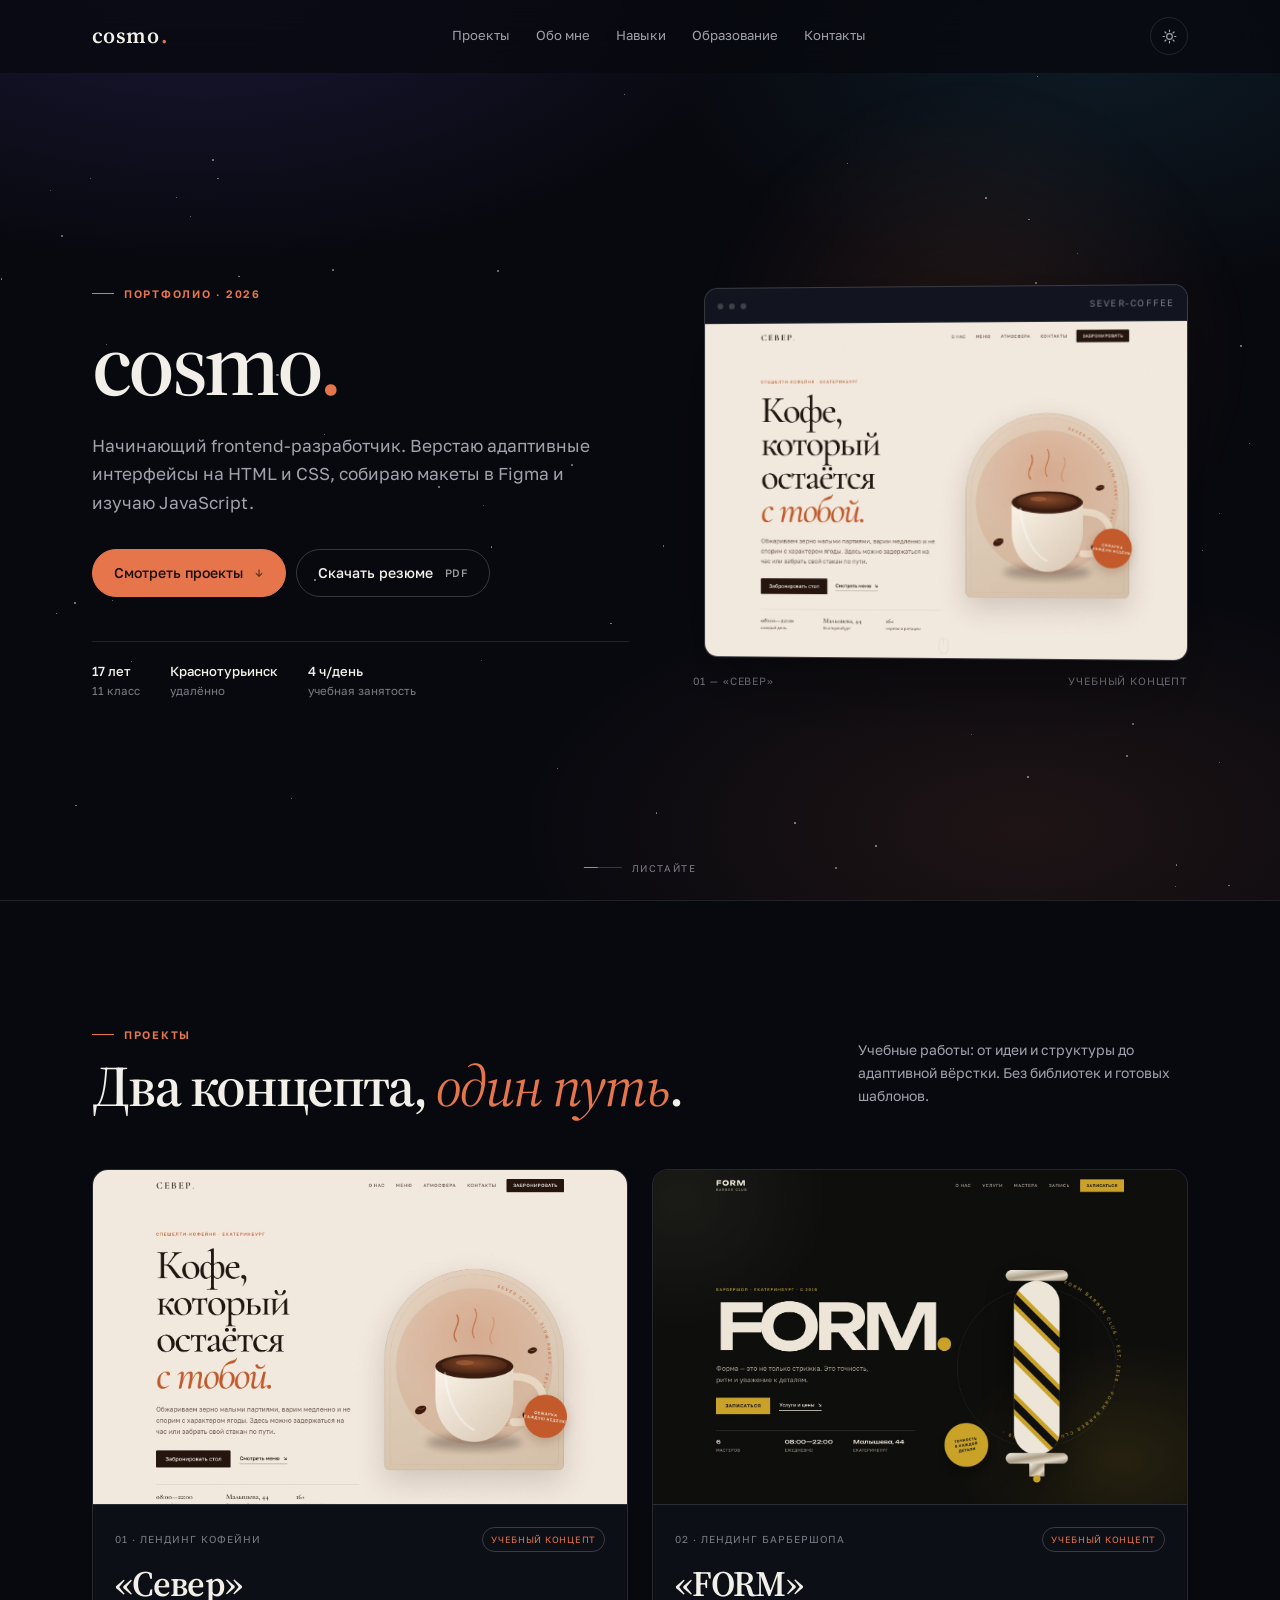
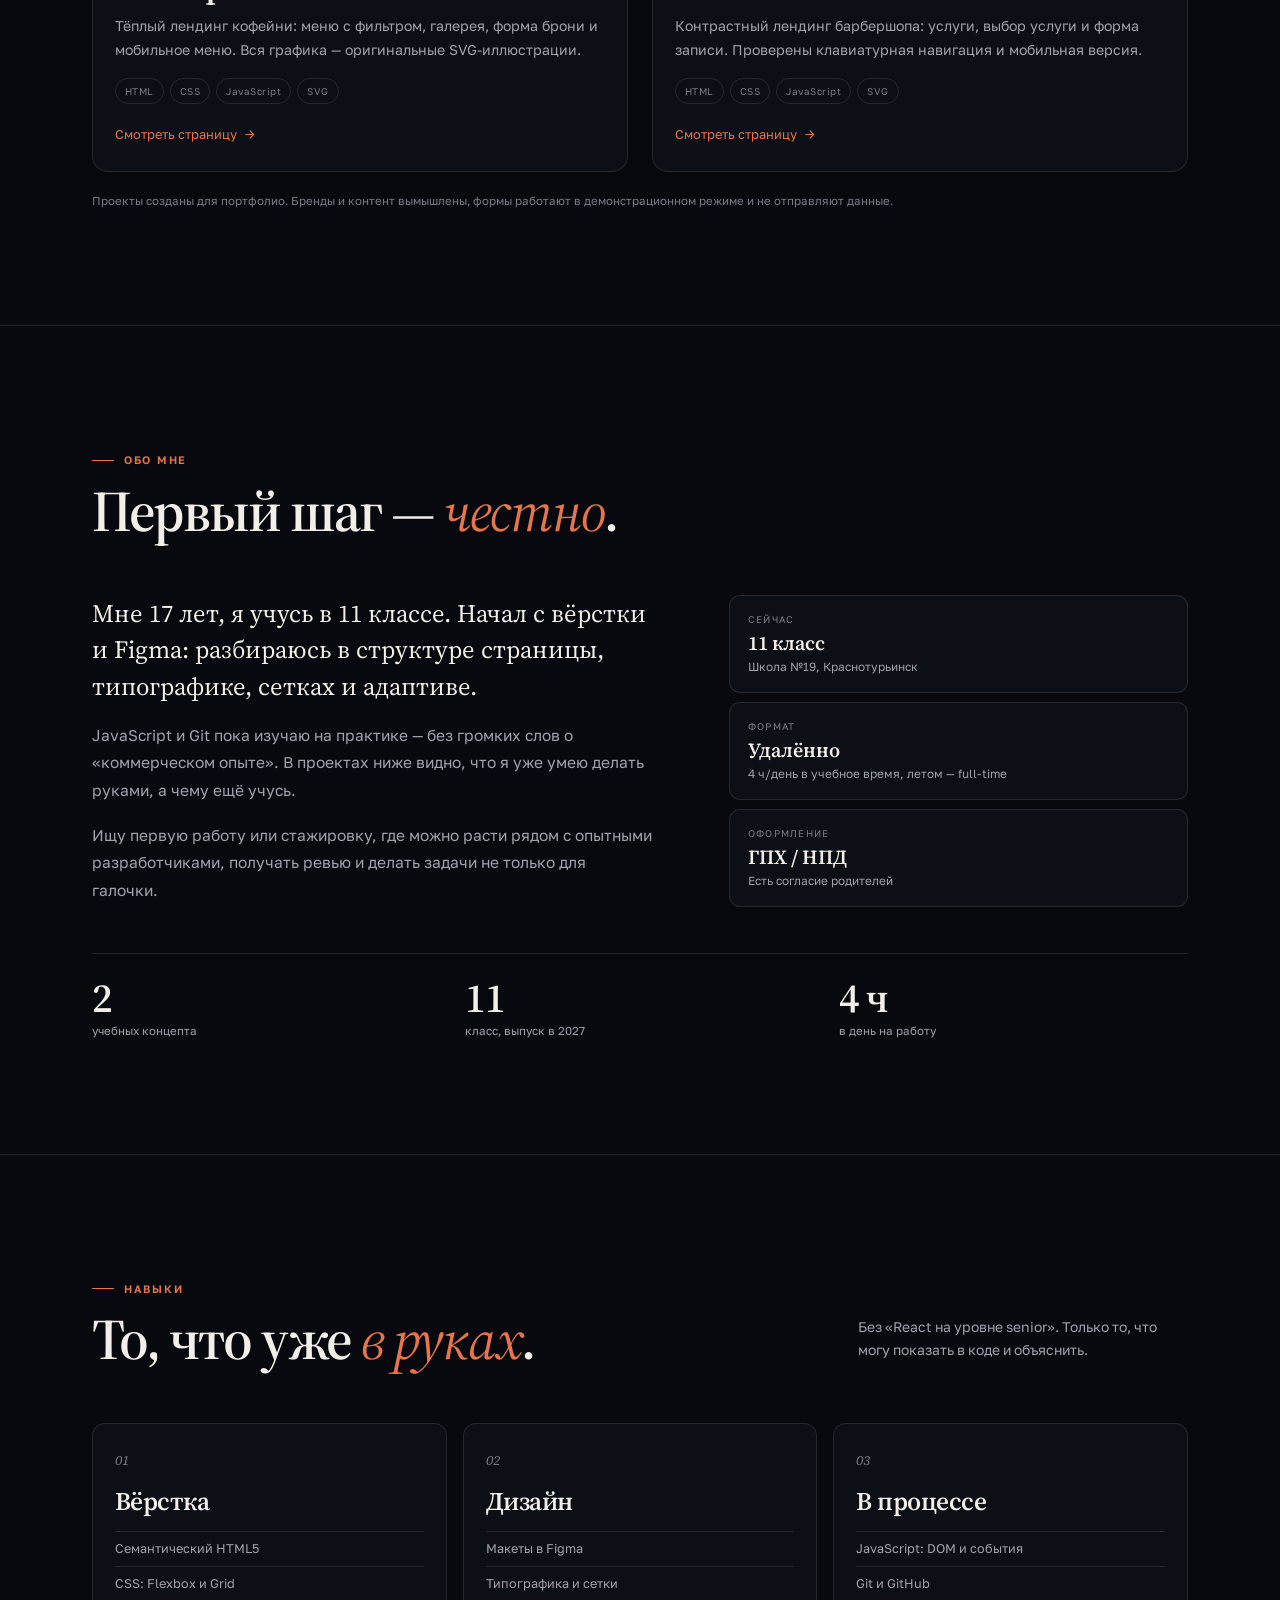
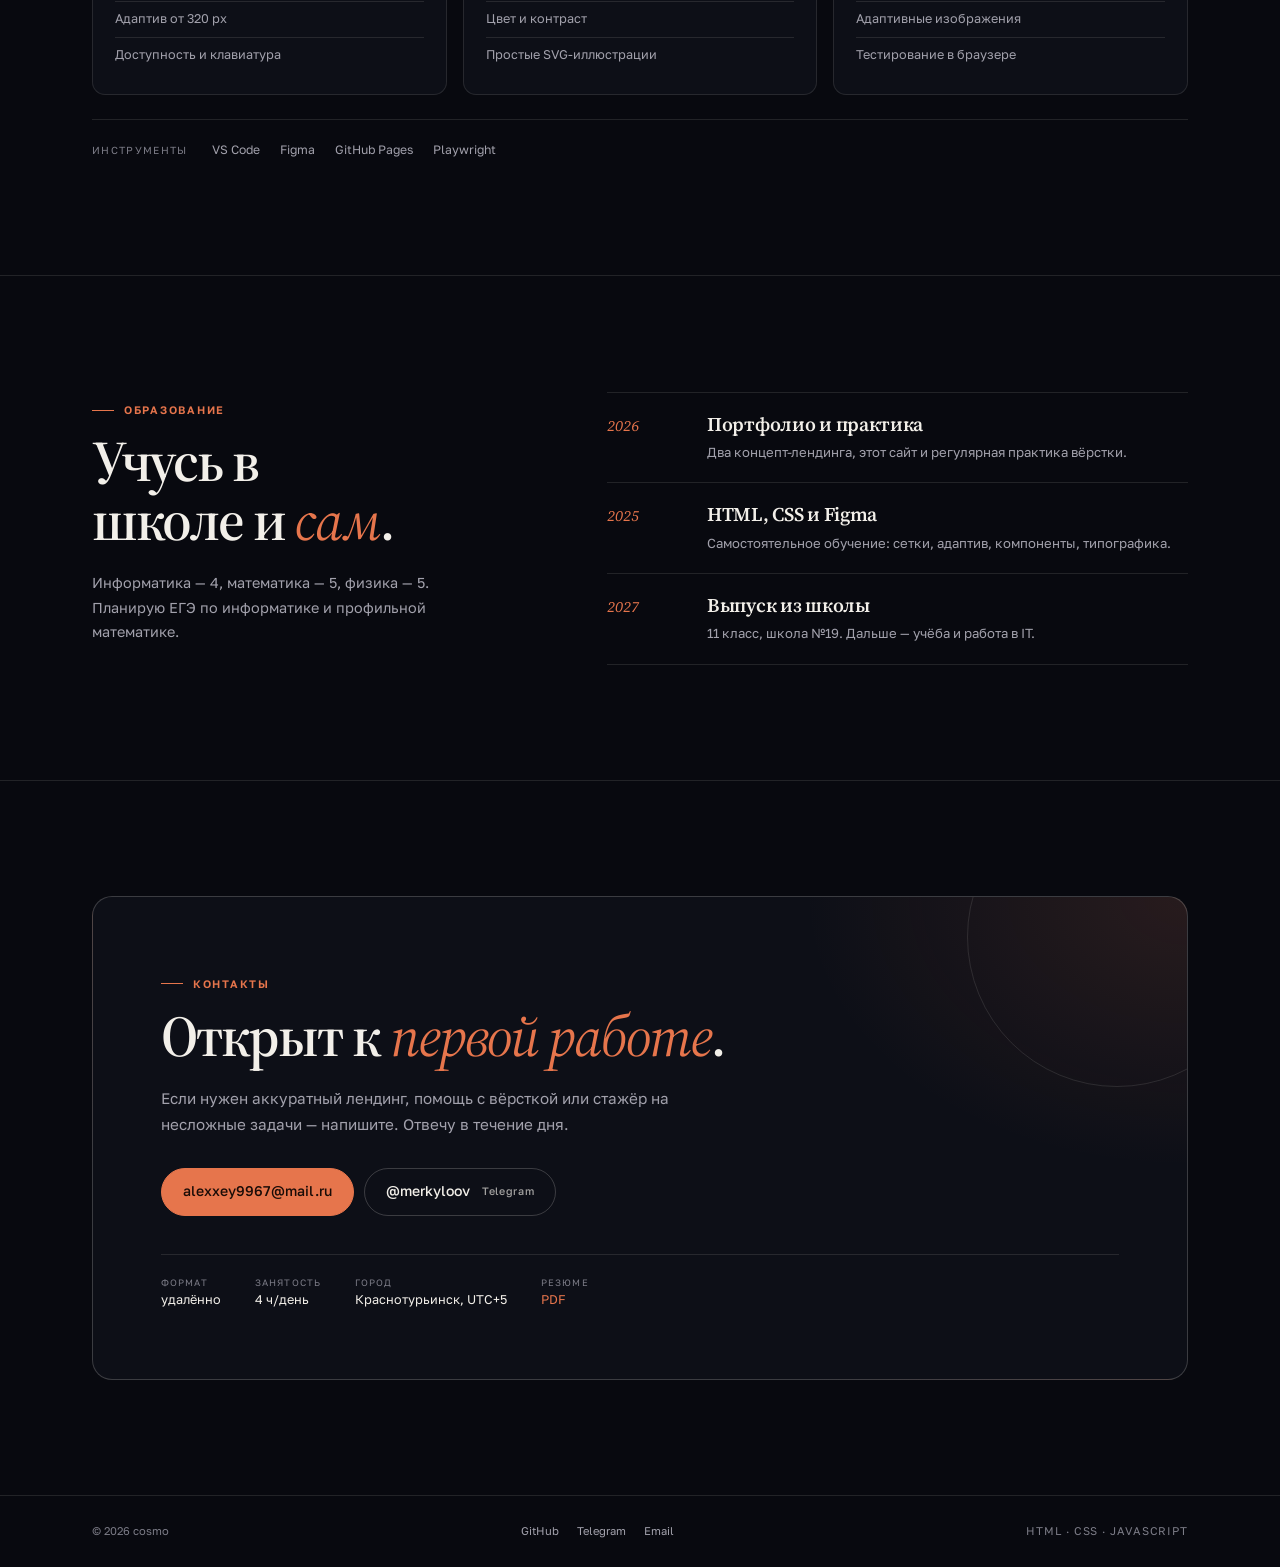
==== commit ecba1965: "Заменить имя на cosmo" ====
--- a/index.html
+++ b/index.html
@@ -5,27 +5,27 @@
   <meta name="viewport" content="width=device-width, initial-scale=1.0" />
   <meta name="description" content="Портфолио начинающего frontend-разработчика: адаптивная вёрстка на HTML и CSS, Figma и учебные проекты. Открыт к стажировке и первой работе." />
   <meta name="theme-color" content="#08090F" />
-  <meta name="author" content="Алексей Меркулов" />
+  <meta name="author" content="cosmo" />
   <meta name="robots" content="index, follow" />
   <link rel="canonical" href="https://cosmoodev.github.io/" />
 
   <meta property="og:type" content="website" />
   <meta property="og:locale" content="ru_RU" />
-  <meta property="og:site_name" content="Алексей Меркулов" />
-  <meta property="og:title" content="Алексей Меркулов — frontend-разработчик" />
+  <meta property="og:site_name" content="cosmo" />
+  <meta property="og:title" content="cosmo — frontend-разработчик" />
   <meta property="og:description" content="Адаптивная вёрстка на HTML и CSS, Figma и два учебных концепт-проекта. Открыт к стажировке и первой работе." />
   <meta property="og:url" content="https://cosmoodev.github.io/" />
-  <meta property="og:image" content="https://cosmoodev.github.io/assets/og-cover.jpg" />
+  <meta property="og:image" content="https://cosmoodev.github.io/assets/og-cover-cosmo.jpg" />
   <meta property="og:image:width" content="1200" />
   <meta property="og:image:height" content="630" />
-  <meta property="og:image:alt" content="Алексей Меркулов — начинающий frontend-разработчик" />
+  <meta property="og:image:alt" content="cosmo — начинающий frontend-разработчик" />
   <meta name="twitter:card" content="summary_large_image" />
-  <meta name="twitter:title" content="Алексей Меркулов — frontend-разработчик" />
+  <meta name="twitter:title" content="cosmo — frontend-разработчик" />
   <meta name="twitter:description" content="Адаптивная вёрстка на HTML и CSS, Figma и два учебных концепт-проекта." />
-  <meta name="twitter:image" content="https://cosmoodev.github.io/assets/og-cover.jpg" />
-  <meta name="twitter:image:alt" content="Алексей Меркулов — начинающий frontend-разработчик" />
-
-  <title>Алексей Меркулов — frontend-разработчик</title>
+  <meta name="twitter:image" content="https://cosmoodev.github.io/assets/og-cover-cosmo.jpg" />
+  <meta name="twitter:image:alt" content="cosmo — начинающий frontend-разработчик" />
+
+  <title>cosmo — frontend-разработчик</title>
 
   <link rel="icon" href="assets/favicon.svg" type="image/svg+xml" />
   <link rel="preconnect" href="https://fonts.googleapis.com" />
@@ -43,12 +43,12 @@
     })();
   </script>
 
-  <link rel="stylesheet" href="styles.css?v=5" />
+  <link rel="stylesheet" href="styles.css?v=6" />
   <script type="application/ld+json">
   {
     "@context": "https://schema.org",
     "@type": "Person",
-    "name": "Алексей Меркулов",
+    "name": "cosmo",
     "jobTitle": "Начинающий frontend-разработчик",
     "url": "https://cosmoodev.github.io/",
     "email": "mailto:alexxey9967@mail.ru",
@@ -70,8 +70,8 @@
 
   <header id="site-header">
     <div class="container nav">
-      <a href="#hero" class="logo" aria-label="Алексей Меркулов — на главную">
-        <span>АМ</span><i>.</i>
+      <a href="#hero" class="logo" aria-label="cosmo — на главную">
+        <span>cosmo</span><i>.</i>
       </a>
 
       <nav class="nav-links" aria-label="Главная навигация">
@@ -111,7 +111,7 @@
       <div class="container hero-grid">
         <div class="hero-copy">
           <p class="eyebrow reveal">Портфолио · 2026</p>
-          <h1 class="reveal">Алексей <em>Меркулов</em></h1>
+          <h1 class="reveal">cosmo<span class="brand-dot">.</span></h1>
           <p class="hero-lead reveal">
             Начинающий frontend-разработчик. Верстаю адаптивные интерфейсы
             на HTML и CSS, собираю макеты в Figma и изучаю JavaScript.
@@ -412,7 +412,7 @@
 
   <footer>
     <div class="container foot">
-      <span>© 2026 Алексей Меркулов</span>
+      <span>© 2026 cosmo</span>
       <nav aria-label="Ссылки">
         <a href="https://github.com/cosmoodev" target="_blank" rel="noopener">GitHub</a>
         <a href="https://t.me/merkyloov" target="_blank" rel="noopener">Telegram</a>
--- a/styles.css
+++ b/styles.css
@@ -471,6 +471,10 @@
   font-weight: 400;
 }
 
+h1 .brand-dot {
+  color: var(--accent);
+}
+
 .hero-lead {
   max-width: 535px;
   margin-top: 26px;
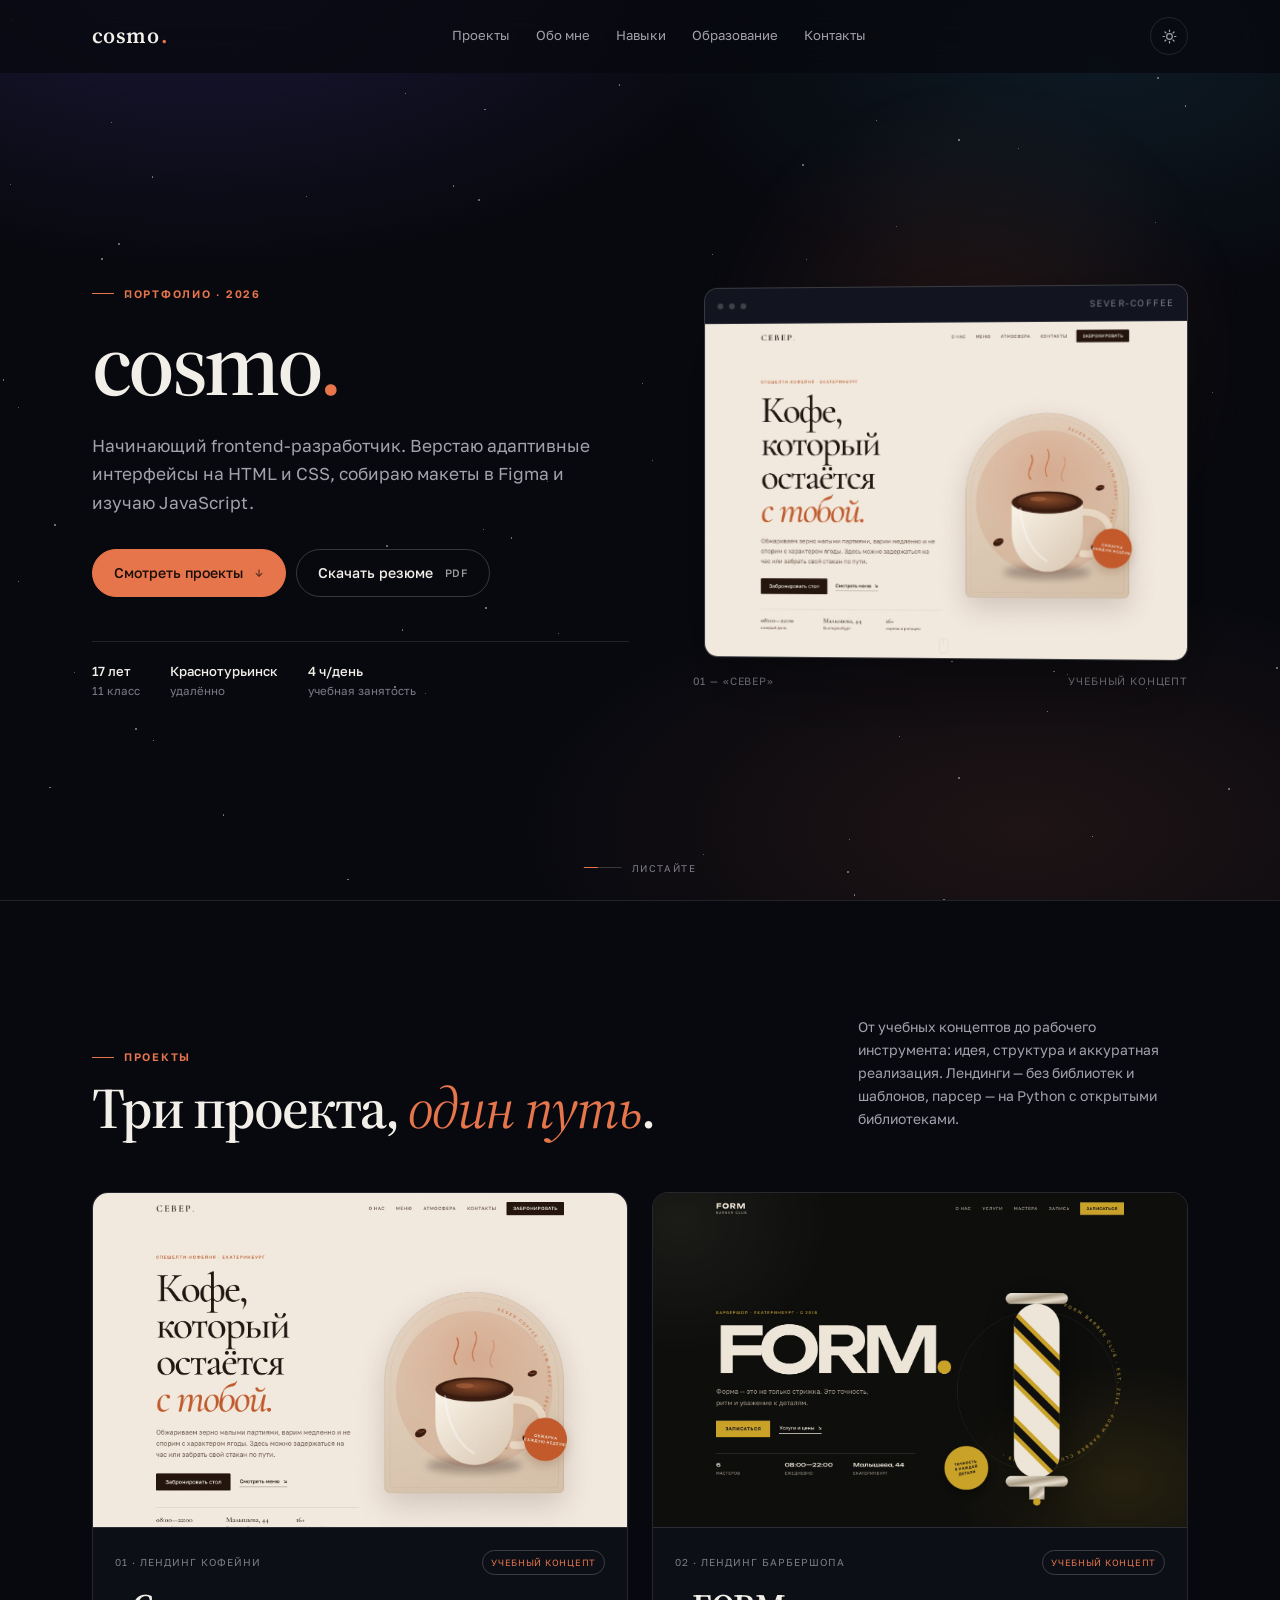
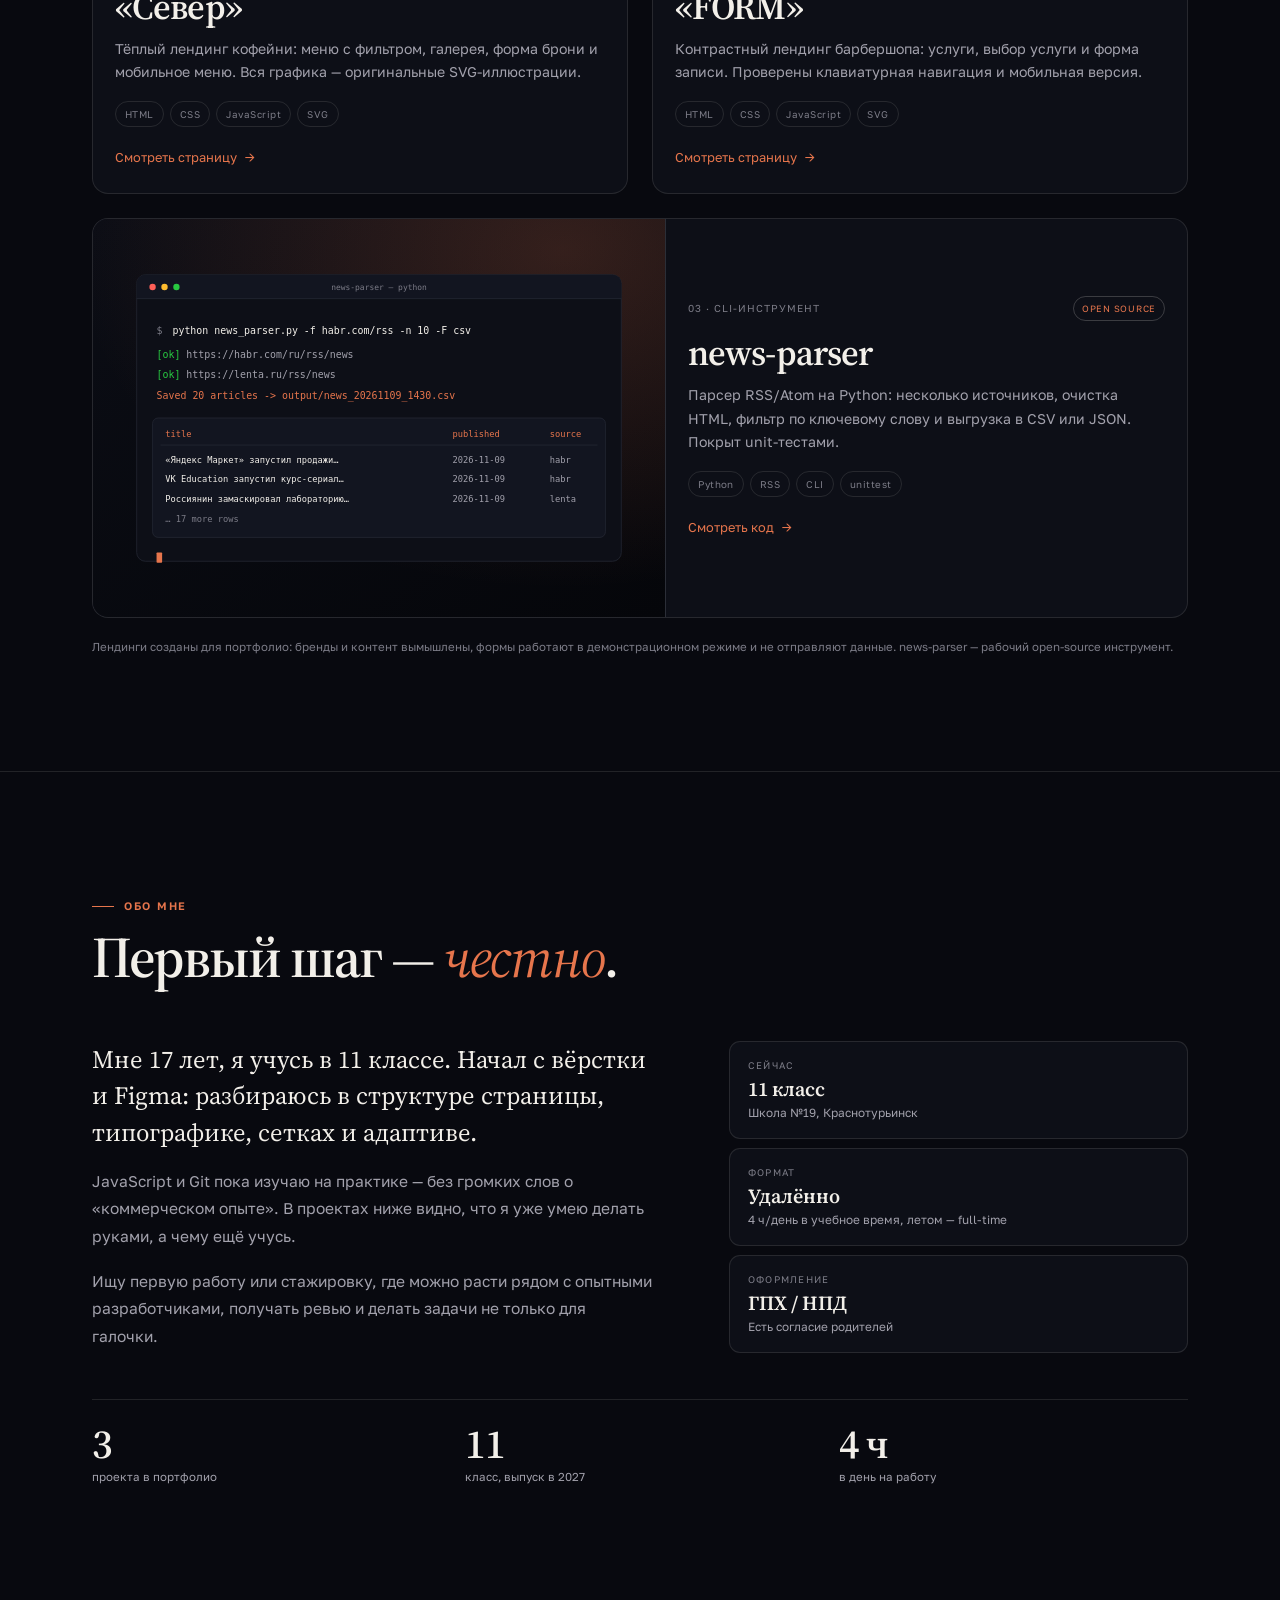
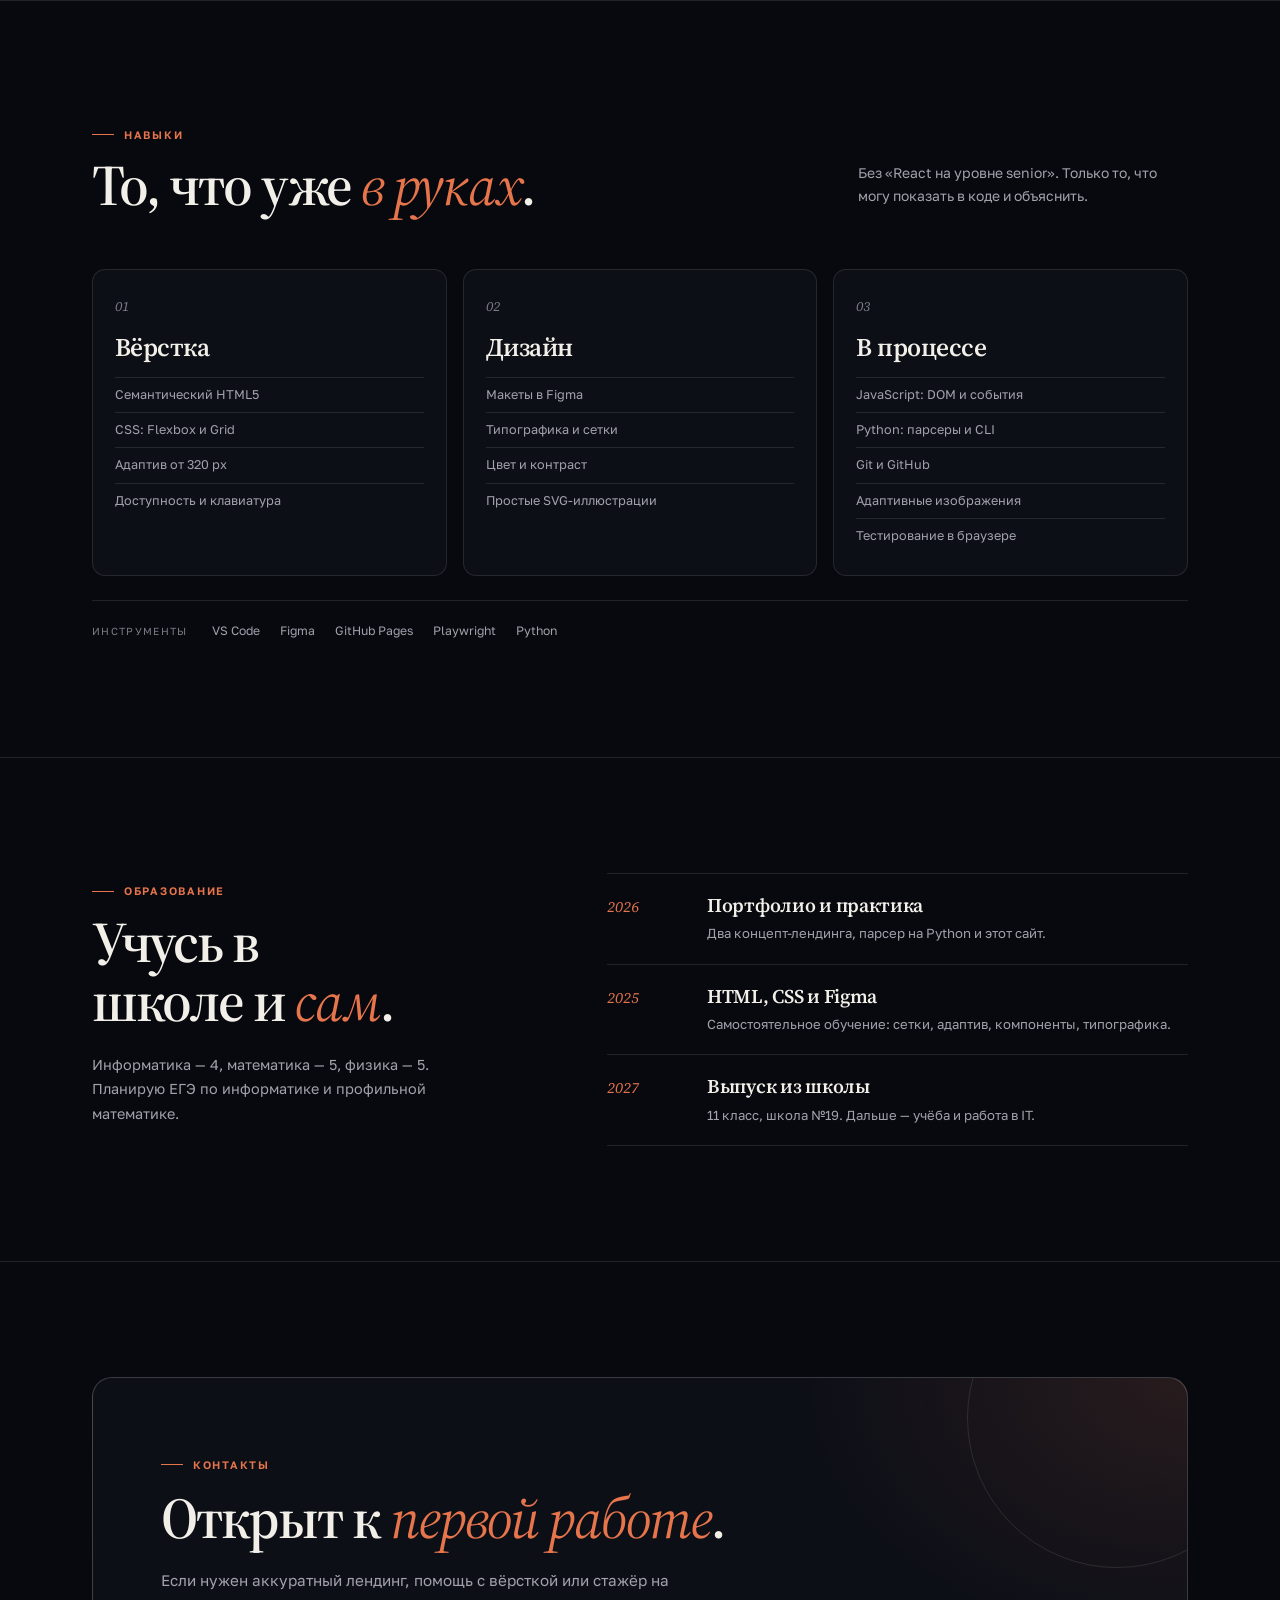
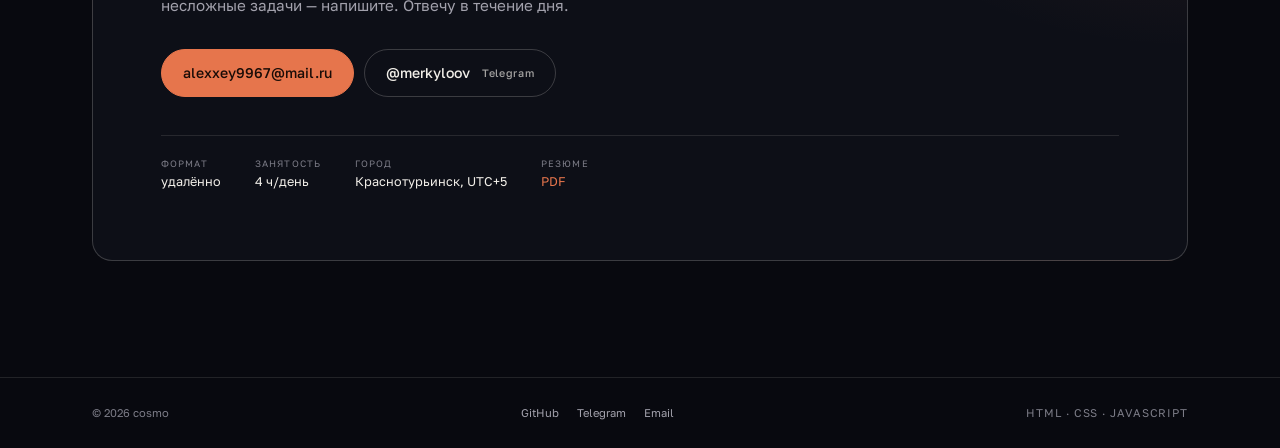
==== commit 75278e44: "Добавить проект news-parser" ====
--- a/index.html
+++ b/index.html
@@ -13,7 +13,7 @@
   <meta property="og:locale" content="ru_RU" />
   <meta property="og:site_name" content="cosmo" />
   <meta property="og:title" content="cosmo — frontend-разработчик" />
-  <meta property="og:description" content="Адаптивная вёрстка на HTML и CSS, Figma и два учебных концепт-проекта. Открыт к стажировке и первой работе." />
+  <meta property="og:description" content="Адаптивная вёрстка на HTML и CSS, Figma, два концепт-лендинга и open-source парсер на Python. Открыт к стажировке и первой работе." />
   <meta property="og:url" content="https://cosmoodev.github.io/" />
   <meta property="og:image" content="https://cosmoodev.github.io/assets/og-cover-cosmo.jpg" />
   <meta property="og:image:width" content="1200" />
@@ -21,7 +21,7 @@
   <meta property="og:image:alt" content="cosmo — начинающий frontend-разработчик" />
   <meta name="twitter:card" content="summary_large_image" />
   <meta name="twitter:title" content="cosmo — frontend-разработчик" />
-  <meta name="twitter:description" content="Адаптивная вёрстка на HTML и CSS, Figma и два учебных концепт-проекта." />
+  <meta name="twitter:description" content="Адаптивная вёрстка на HTML и CSS, Figma, два концепт-лендинга и open-source парсер на Python." />
   <meta name="twitter:image" content="https://cosmoodev.github.io/assets/og-cover-cosmo.jpg" />
   <meta name="twitter:image:alt" content="cosmo — начинающий frontend-разработчик" />
 
@@ -43,7 +43,7 @@
     })();
   </script>
 
-  <link rel="stylesheet" href="styles.css?v=6" />
+  <link rel="stylesheet" href="styles.css?v=7" />
   <script type="application/ld+json">
   {
     "@context": "https://schema.org",
@@ -158,11 +158,12 @@
         <div class="section-head split">
           <div>
             <p class="eyebrow reveal">Проекты</p>
-            <h2 class="reveal">Два концепта, <em>один путь</em>.</h2>
+            <h2 class="reveal">Три проекта, <em>один путь</em>.</h2>
           </div>
           <p class="section-note reveal">
-            Учебные работы: от идеи и структуры до адаптивной вёрстки.
-            Без библиотек и готовых шаблонов.
+            От учебных концептов до рабочего инструмента: идея, структура
+            и аккуратная реализация. Лендинги — без библиотек и шаблонов,
+            парсер — на Python с открытыми библиотеками.
           </p>
         </div>
 
@@ -228,11 +229,44 @@
               <a class="text-link" href="projects/barber/index.html">Смотреть страницу <span aria-hidden="true">→</span></a>
             </div>
           </article>
+
+          <article class="project-card project-card--wide reveal">
+            <a class="project-media" href="https://github.com/cosmoodev/news-parser" target="_blank" rel="noopener" aria-label="Открыть репозиторий news-parser на GitHub">
+              <img
+                src="assets/news-parser-preview.svg"
+                alt="Терминал: запуск news-parser и сохранение статей в CSV"
+                width="1440"
+                height="1000"
+                loading="lazy"
+              />
+              <span class="project-open">Открыть на GitHub <span aria-hidden="true">↗</span></span>
+            </a>
+            <div class="project-body">
+              <div class="project-meta">
+                <span>03 · CLI-инструмент</span>
+                <span class="badge">Open source</span>
+              </div>
+              <h3>news-parser</h3>
+              <p>
+                Парсер RSS/Atom на Python: несколько источников, очистка HTML,
+                фильтр по ключевому слову и выгрузка в CSV или JSON.
+                Покрыт unit-тестами.
+              </p>
+              <ul class="tags" aria-label="Технологии">
+                <li>Python</li>
+                <li>RSS</li>
+                <li>CLI</li>
+                <li>unittest</li>
+              </ul>
+              <a class="text-link" href="https://github.com/cosmoodev/news-parser" target="_blank" rel="noopener">Смотреть код <span aria-hidden="true">→</span></a>
+            </div>
+          </article>
         </div>
 
         <p class="project-footnote">
-          Проекты созданы для портфолио. Бренды и контент вымышлены, формы
+          Лендинги созданы для портфолио: бренды и контент вымышлены, формы
           работают в демонстрационном режиме и не отправляют данные.
+          news-parser — рабочий open-source инструмент.
         </p>
       </div>
     </section>
@@ -282,7 +316,7 @@
         </div>
 
         <ul class="stats reveal" aria-label="Коротко в цифрах">
-          <li><strong>2</strong><span>учебных концепта</span></li>
+          <li><strong>3</strong><span>проекта в портфолио</span></li>
           <li><strong>11</strong><span>класс, выпуск в 2027</span></li>
           <li><strong>4 ч</strong><span>в день на работу</span></li>
         </ul>
@@ -328,6 +362,7 @@
             <h3>В процессе</h3>
             <ul>
               <li>JavaScript: DOM и события</li>
+              <li>Python: парсеры и CLI</li>
               <li>Git и GitHub</li>
               <li>Адаптивные изображения</li>
               <li>Тестирование в браузере</li>
@@ -342,6 +377,7 @@
             <li>Figma</li>
             <li>GitHub Pages</li>
             <li>Playwright</li>
+            <li>Python</li>
           </ul>
         </div>
       </div>
@@ -363,7 +399,7 @@
             <span class="timeline-date">2026</span>
             <div>
               <h3>Портфолио и практика</h3>
-              <p>Два концепт-лендинга, этот сайт и регулярная практика вёрстки.</p>
+              <p>Два концепт-лендинга, парсер на Python и этот сайт.</p>
             </div>
           </li>
           <li class="reveal">
--- a/styles.css
+++ b/styles.css
@@ -720,6 +720,45 @@
   gap: 24px;
 }
 
+.project-card--wide {
+  grid-column: 1 / -1;
+  display: grid;
+  grid-template-columns: 1.1fr 1fr;
+}
+
+.project-card--wide .project-media {
+  align-self: stretch;
+  border-bottom: 0;
+  border-right: 1px solid var(--line);
+}
+
+.project-card--wide .project-media img {
+  height: 100%;
+  aspect-ratio: auto;
+}
+
+.project-card--wide .project-body {
+  display: flex;
+  flex-direction: column;
+  justify-content: center;
+}
+
+@media (max-width: 700px) {
+  .project-card--wide {
+    grid-template-columns: minmax(0, 1fr);
+  }
+
+  .project-card--wide .project-media {
+    border-right: 0;
+    border-bottom: 1px solid var(--line);
+  }
+
+  .project-card--wide .project-media img {
+    height: auto;
+    aspect-ratio: 16 / 10;
+  }
+}
+
 .project-card {
   overflow: hidden;
   border: 1px solid var(--line);
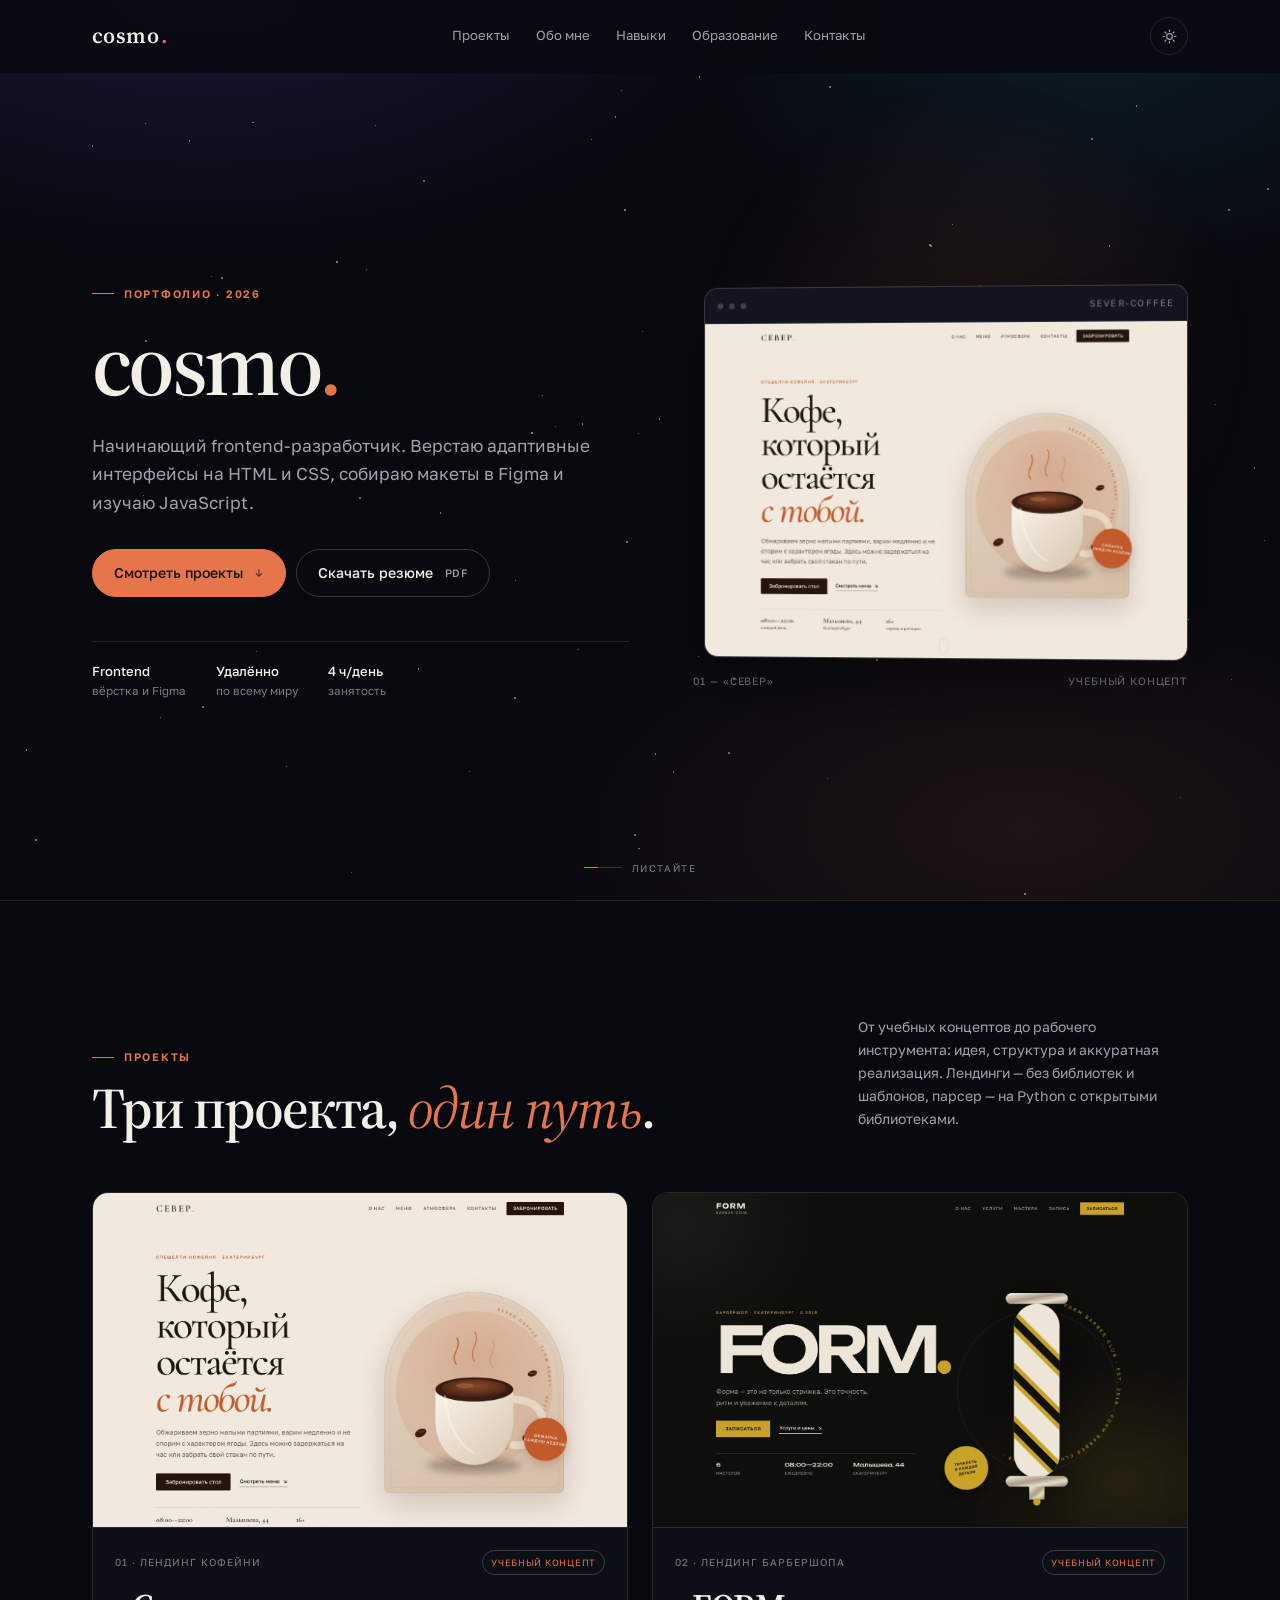
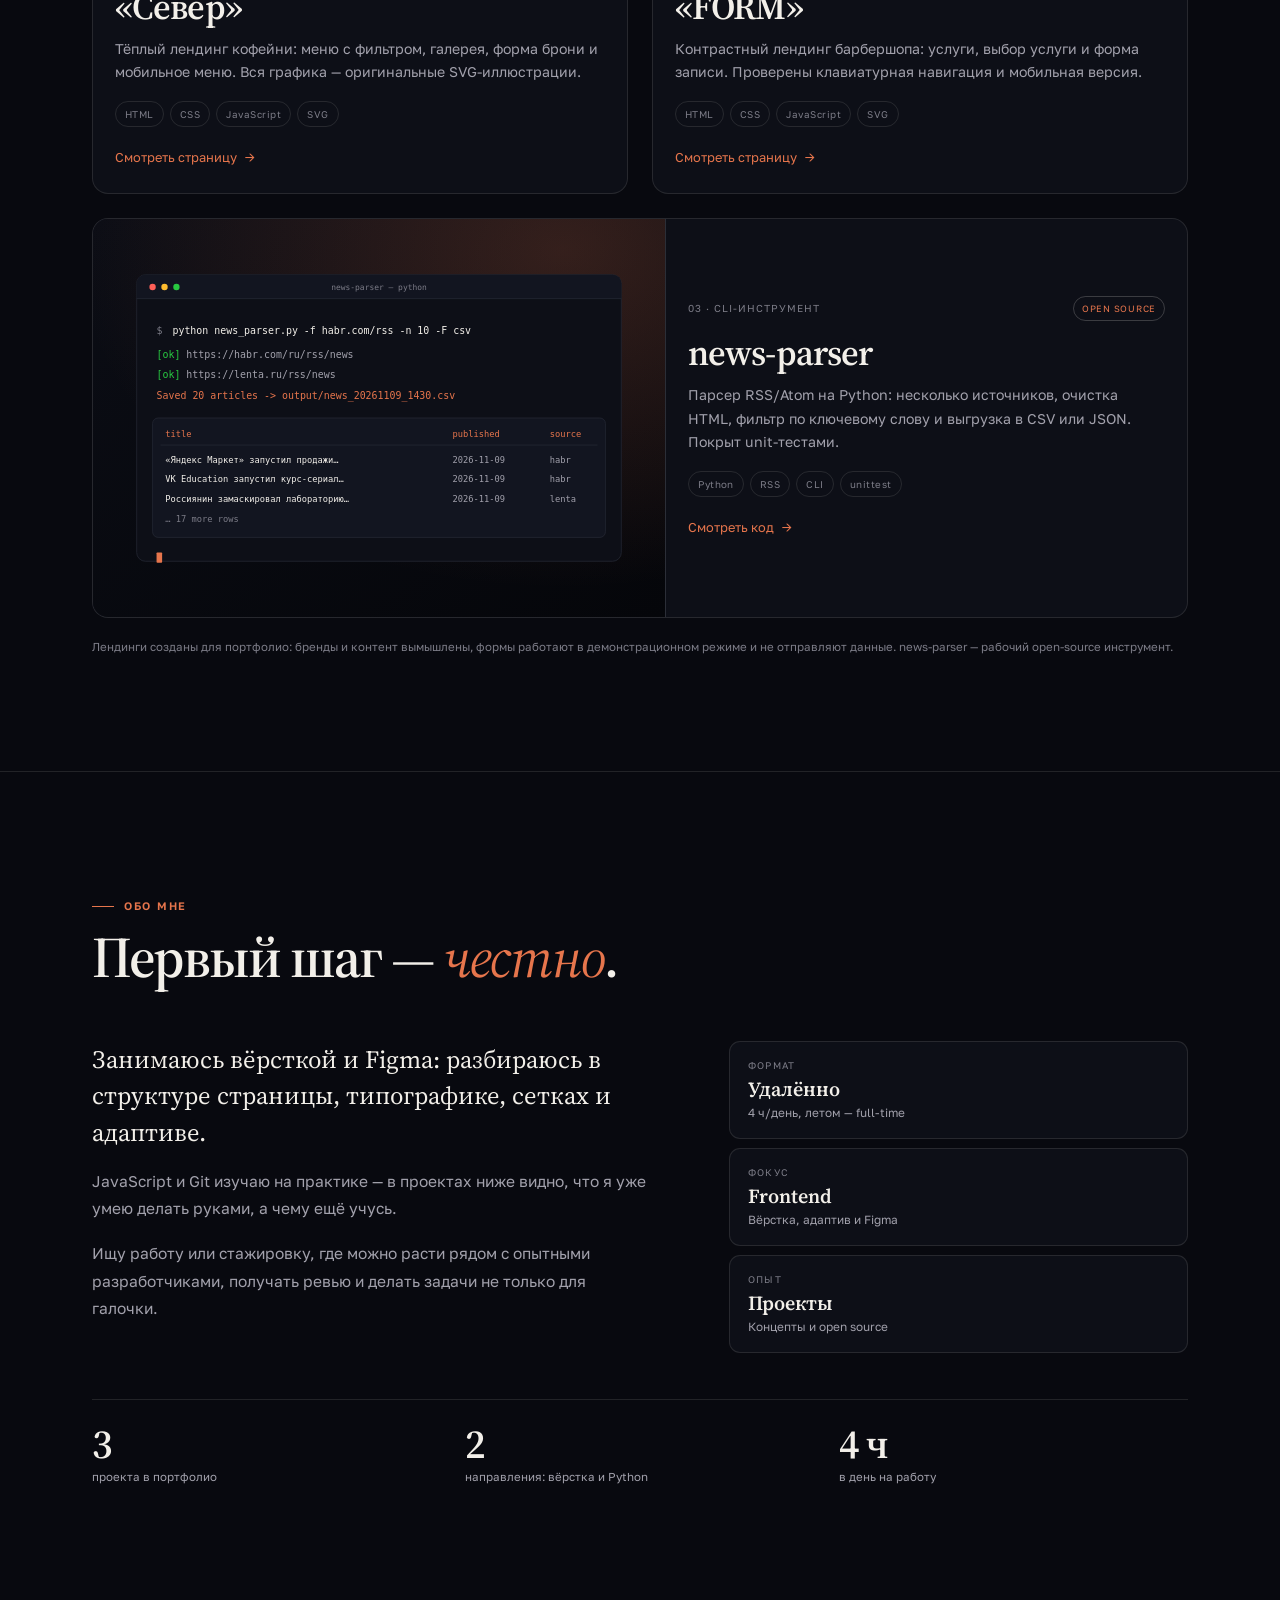
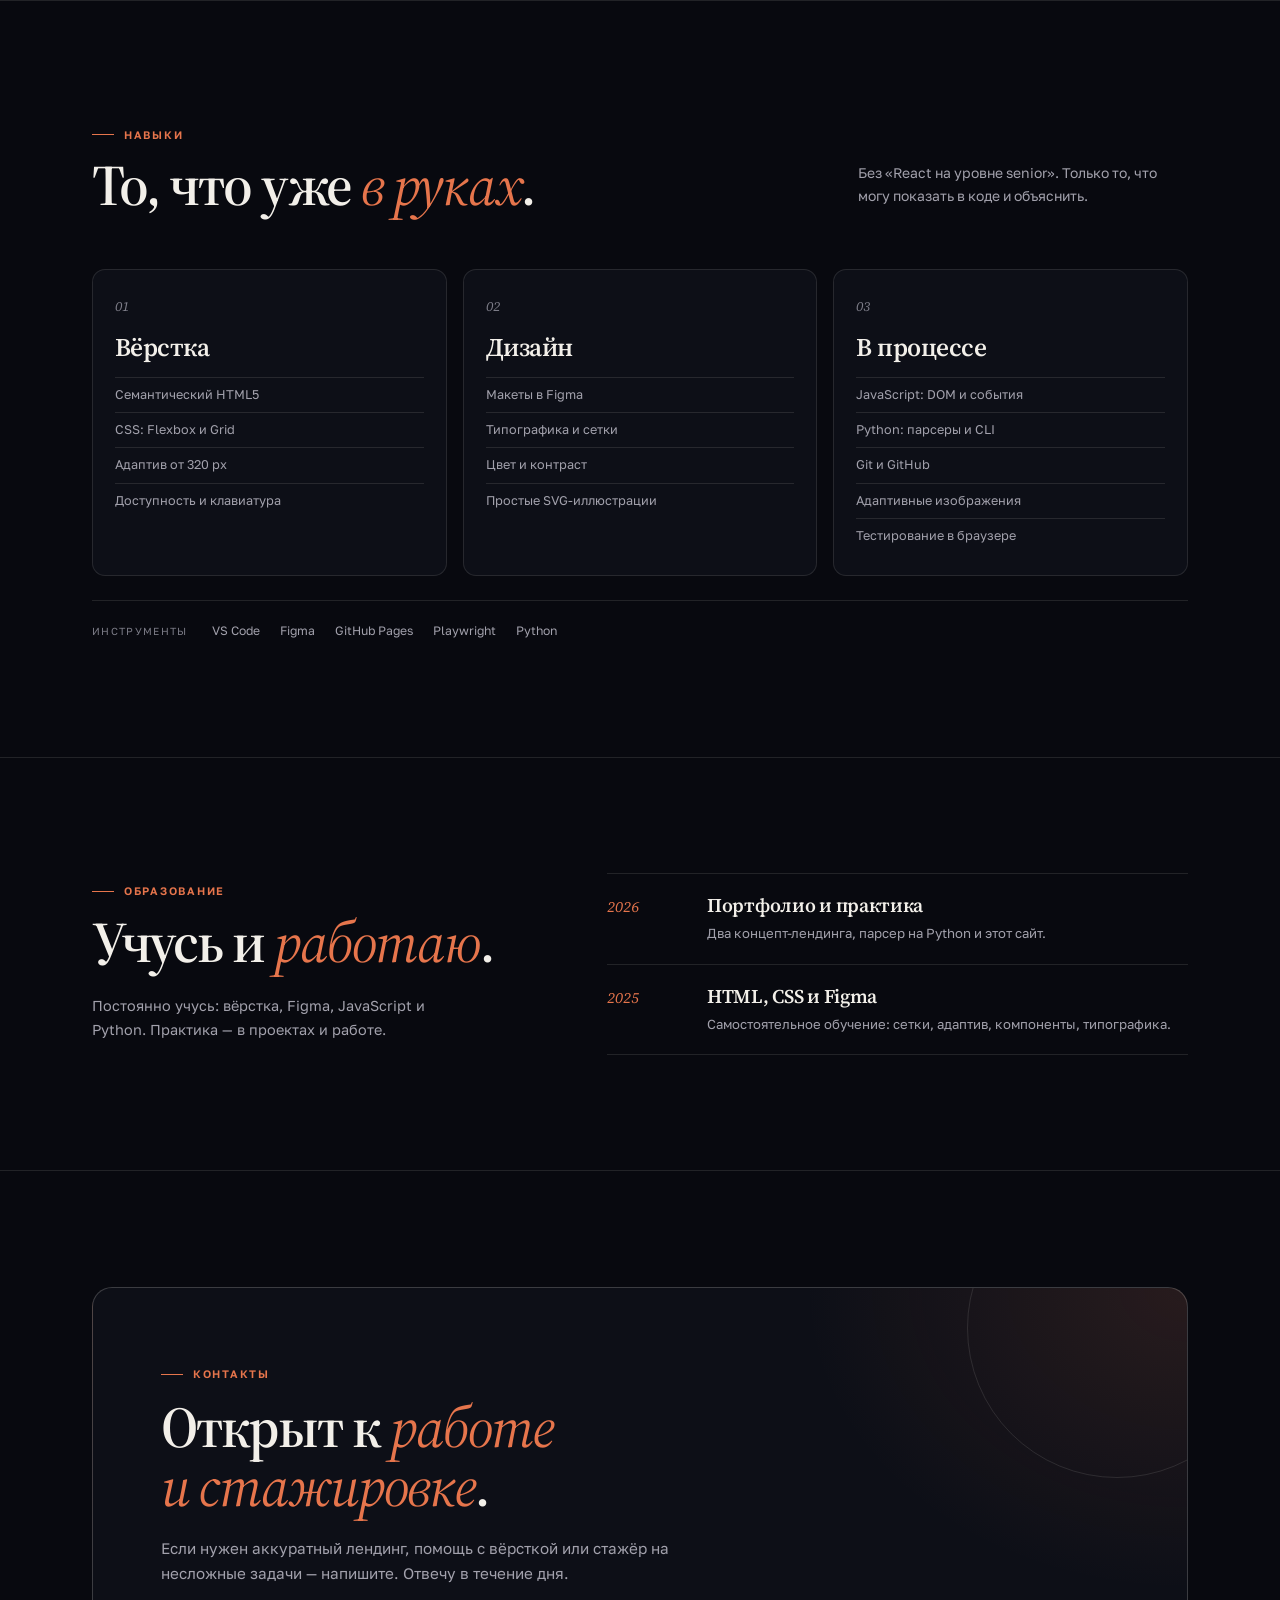
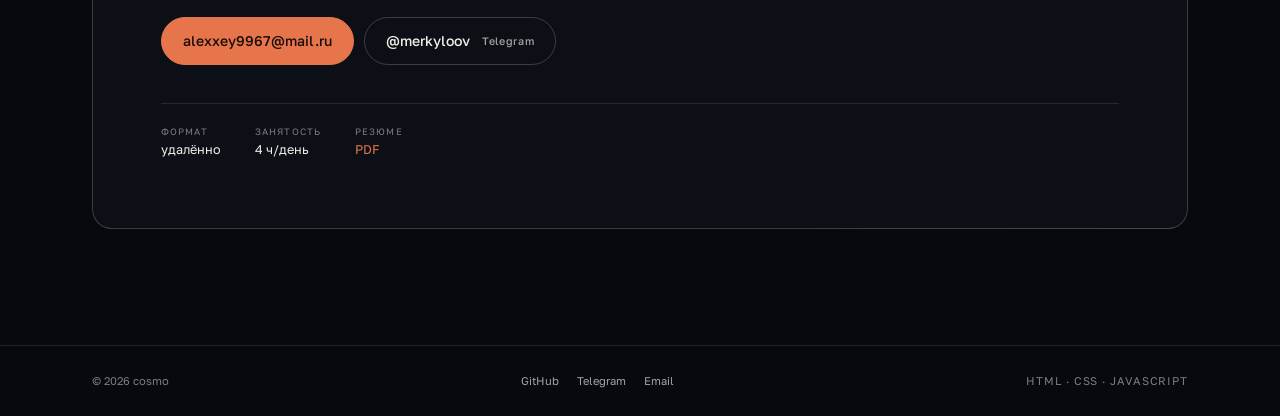
==== commit 1e51920a: "Убрать личные данные из портфолио" ====
--- a/index.html
+++ b/index.html
@@ -3,7 +3,7 @@
 <head>
   <meta charset="UTF-8" />
   <meta name="viewport" content="width=device-width, initial-scale=1.0" />
-  <meta name="description" content="Портфолио начинающего frontend-разработчика: адаптивная вёрстка на HTML и CSS, Figma и учебные проекты. Открыт к стажировке и первой работе." />
+  <meta name="description" content="Портфолио начинающего frontend-разработчика: адаптивная вёрстка на HTML и CSS, Figma и учебные проекты. Открыт к работе и стажировке." />
   <meta name="theme-color" content="#08090F" />
   <meta name="author" content="cosmo" />
   <meta name="robots" content="index, follow" />
@@ -13,7 +13,7 @@
   <meta property="og:locale" content="ru_RU" />
   <meta property="og:site_name" content="cosmo" />
   <meta property="og:title" content="cosmo — frontend-разработчик" />
-  <meta property="og:description" content="Адаптивная вёрстка на HTML и CSS, Figma, два концепт-лендинга и open-source парсер на Python. Открыт к стажировке и первой работе." />
+  <meta property="og:description" content="Адаптивная вёрстка на HTML и CSS, Figma, два концепт-лендинга и open-source парсер на Python. Открыт к работе и стажировке." />
   <meta property="og:url" content="https://cosmoodev.github.io/" />
   <meta property="og:image" content="https://cosmoodev.github.io/assets/og-cover-cosmo.jpg" />
   <meta property="og:image:width" content="1200" />
@@ -123,9 +123,9 @@
           </div>
 
           <ul class="hero-facts reveal" aria-label="Краткие факты">
-            <li><span>17 лет</span>11 класс</li>
-            <li><span>Краснотурьинск</span>удалённо</li>
-            <li><span>4 ч/день</span>учебная занятость</li>
+            <li><span>Frontend</span>вёрстка и Figma</li>
+            <li><span>Удалённо</span>по всему миру</li>
+            <li><span>4 ч/день</span>занятость</li>
           </ul>
         </div>
 
@@ -281,16 +281,15 @@
         <div class="about-grid">
           <div class="about-text">
             <p class="reveal">
-              Мне 17 лет, я учусь в 11 классе. Начал с вёрстки и Figma:
-              разбираюсь в структуре страницы, типографике, сетках и адаптиве.
+              Занимаюсь вёрсткой и Figma: разбираюсь в структуре страницы,
+              типографике, сетках и адаптиве.
             </p>
             <p class="reveal">
-              JavaScript и Git пока изучаю на практике — без громких слов
-              о «коммерческом опыте». В проектах ниже видно, что я уже умею
-              делать руками, а чему ещё учусь.
+              JavaScript и Git изучаю на практике — в проектах ниже видно,
+              что я уже умею делать руками, а чему ещё учусь.
             </p>
             <p class="reveal">
-              Ищу первую работу или стажировку, где можно расти рядом
+              Ищу работу или стажировку, где можно расти рядом
               с опытными разработчиками, получать ревью и делать задачи
               не только для галочки.
             </p>
@@ -298,26 +297,26 @@
 
           <aside class="about-facts reveal" aria-label="Факты">
             <div class="fact">
-              <span>Сейчас</span>
-              <strong>11 класс</strong>
-              <p>Школа №19, Краснотурьинск</p>
-            </div>
-            <div class="fact">
               <span>Формат</span>
               <strong>Удалённо</strong>
-              <p>4 ч/день в учебное время, летом — full-time</p>
+              <p>4 ч/день, летом — full-time</p>
             </div>
             <div class="fact">
-              <span>Оформление</span>
-              <strong>ГПХ / НПД</strong>
-              <p>Есть согласие родителей</p>
+              <span>Фокус</span>
+              <strong>Frontend</strong>
+              <p>Вёрстка, адаптив и Figma</p>
+            </div>
+            <div class="fact">
+              <span>Опыт</span>
+              <strong>Проекты</strong>
+              <p>Концепты и open source</p>
             </div>
           </aside>
         </div>
 
         <ul class="stats reveal" aria-label="Коротко в цифрах">
           <li><strong>3</strong><span>проекта в портфолио</span></li>
-          <li><strong>11</strong><span>класс, выпуск в 2027</span></li>
+          <li><strong>2</strong><span>направления: вёрстка и Python</span></li>
           <li><strong>4 ч</strong><span>в день на работу</span></li>
         </ul>
       </div>
@@ -387,10 +386,10 @@
       <div class="container education-grid">
         <div>
           <p class="eyebrow reveal">Образование</p>
-          <h2 class="reveal">Учусь в школе и <em>сам</em>.</h2>
+          <h2 class="reveal">Учусь и <em>работаю</em>.</h2>
           <p class="about-note reveal">
-            Информатика — 4, математика — 5, физика — 5. Планирую ЕГЭ
-            по информатике и профильной математике.
+            Постоянно учусь: вёрстка, Figma, JavaScript и Python.
+            Практика — в проектах и работе.
           </p>
         </div>
 
@@ -409,13 +408,6 @@
               <p>Самостоятельное обучение: сетки, адаптив, компоненты, типографика.</p>
             </div>
           </li>
-          <li class="reveal">
-            <span class="timeline-date">2027</span>
-            <div>
-              <h3>Выпуск из школы</h3>
-              <p>11 класс, школа №19. Дальше — учёба и работа в IT.</p>
-            </div>
-          </li>
         </ol>
       </div>
     </section>
@@ -424,7 +416,7 @@
       <div class="container">
         <div class="contact-panel reveal">
           <p class="eyebrow">Контакты</p>
-          <h2>Открыт к <em>первой работе</em>.</h2>
+          <h2>Открыт к <em>работе и стажировке</em>.</h2>
           <p class="contact-lead">
             Если нужен аккуратный лендинг, помощь с вёрсткой или стажёр
             на несложные задачи — напишите. Отвечу в течение дня.
@@ -438,7 +430,6 @@
           <ul class="contact-facts">
             <li><span>Формат</span>удалённо</li>
             <li><span>Занятость</span>4 ч/день</li>
-            <li><span>Город</span>Краснотурьинск, UTC+5</li>
             <li><span>Резюме</span><a href="resume.pdf" download>PDF</a></li>
           </ul>
         </div>
